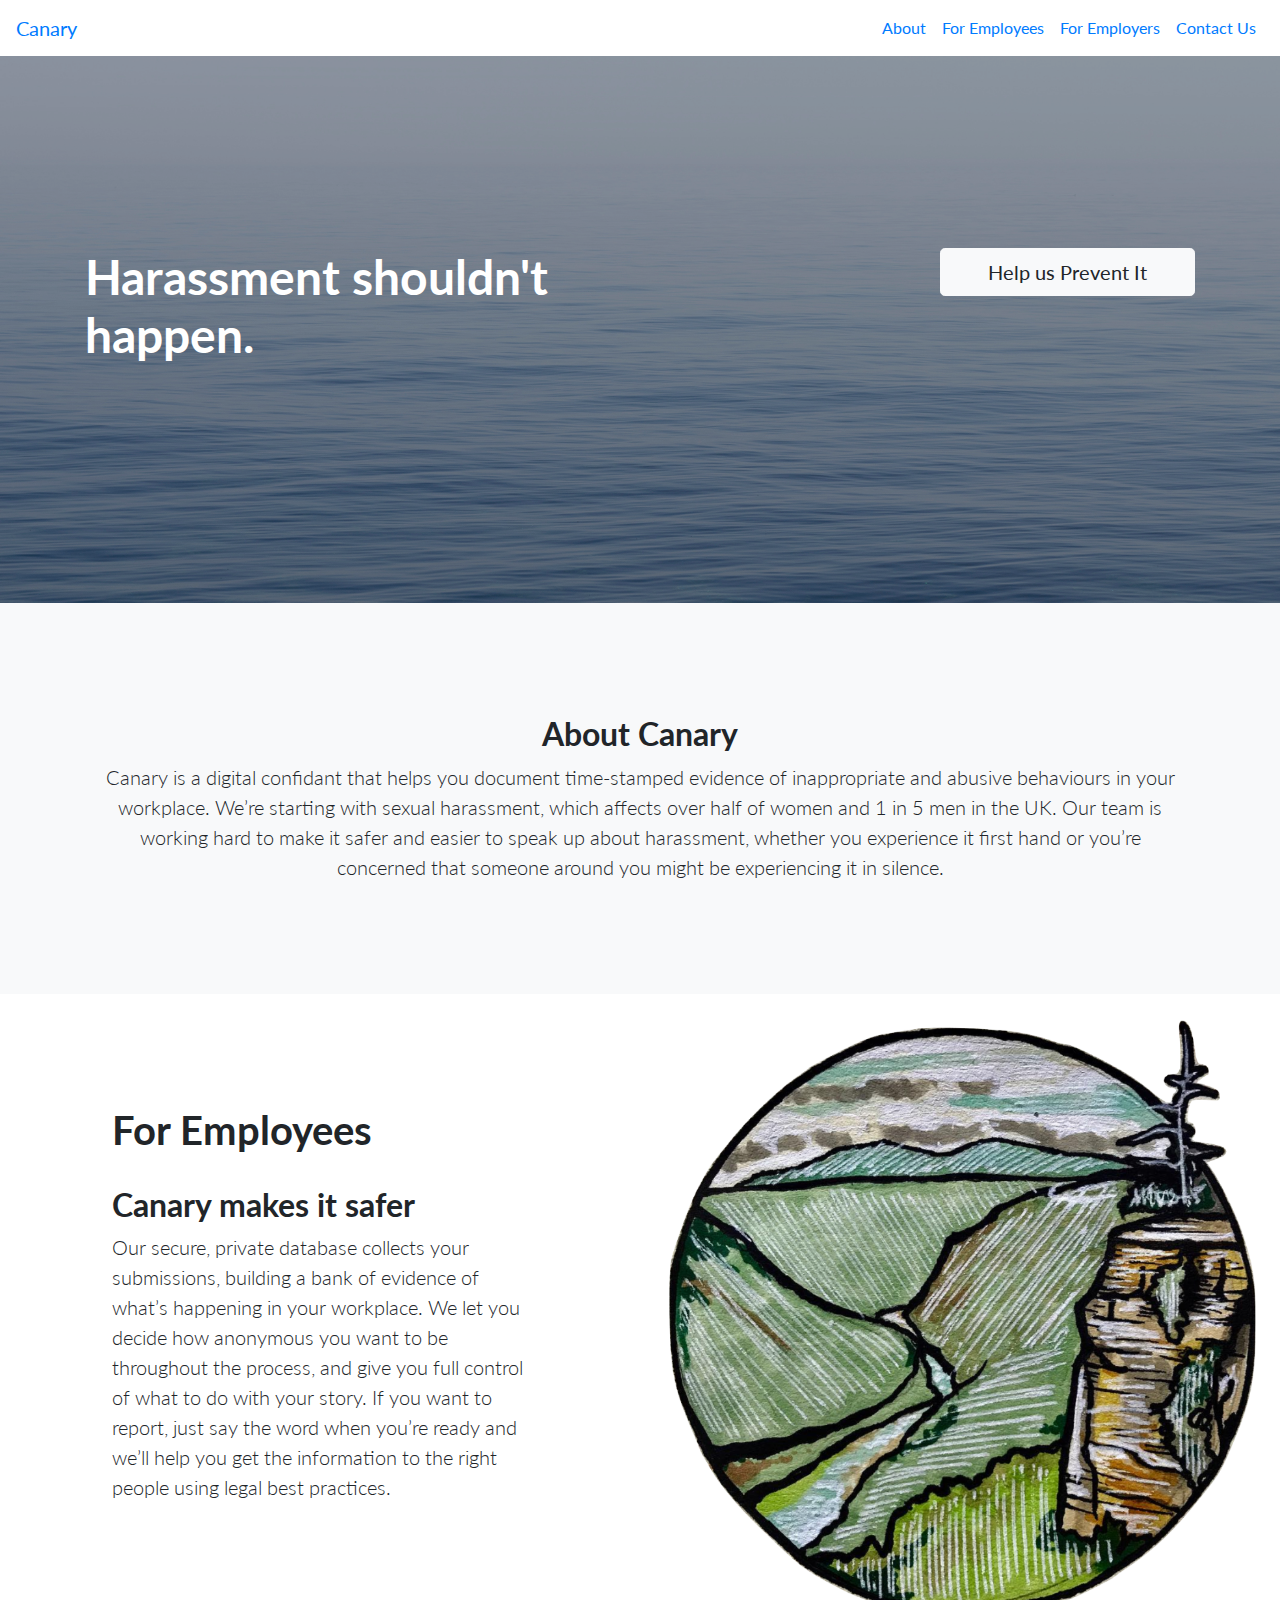
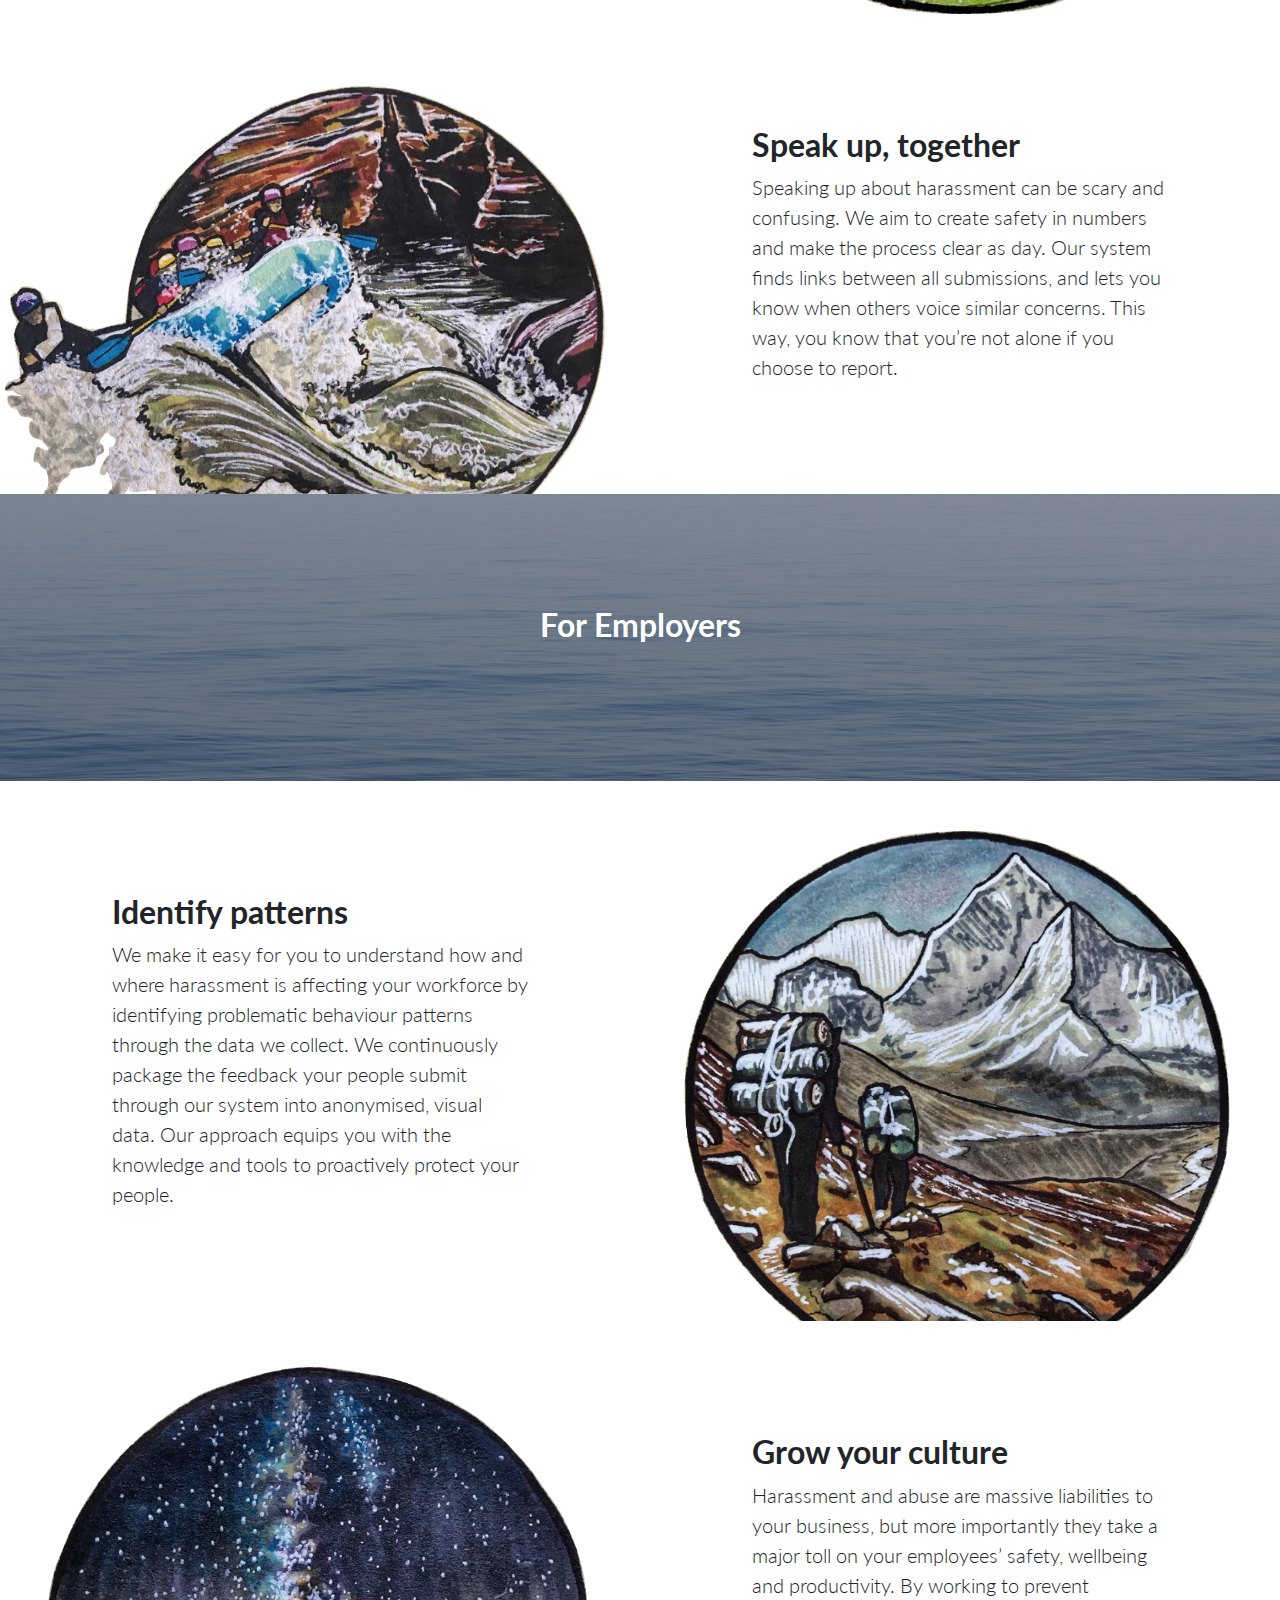
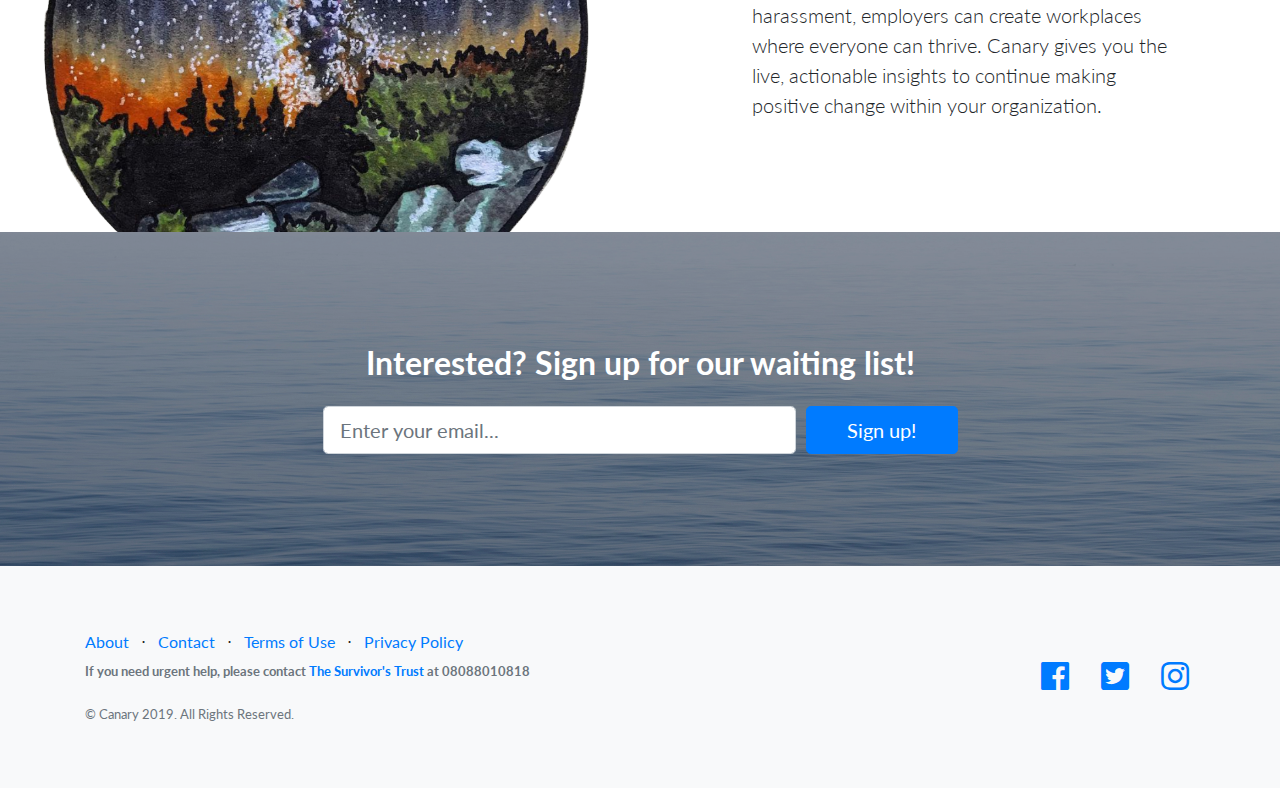
==== index.html @ 1a87e413 "can" ====
<!DOCTYPE html>
<html lang="en">

<head>

  <meta charset="utf-8">
  <meta name="viewport" content="width=device-width, initial-scale=1, shrink-to-fit=no">
  <meta name="description" content="">
  <meta name="author" content="">

  <title>Canary</title>

  <!-- Bootstrap core CSS -->
  <link href="vendor/bootstrap/css/bootstrap.min.css" rel="stylesheet">

  <!-- Custom fonts for this template -->
  <link href="vendor/fontawesome-free/css/all.min.css" rel="stylesheet">
  <link href="vendor/simple-line-icons/css/simple-line-icons.css" rel="stylesheet" type="text/css">
  <link href="https://fonts.googleapis.com/css?family=Lato:300,400,700,300italic,400italic,700italic" rel="stylesheet" type="text/css">

  <!-- Custom styles for this template -->
  <link href="css/landing-page.min.css" rel="stylesheet">

  <!-- Favicon -->
  <link rel="shortcut icon" href="img/favicon.ico" type="image/x-icon">
  <link rel="icon" href="img/favicon.ico" type="image/x-icon">

</head>

<body>
   <!-- New Navigation -->

  <nav class="navbar navbar-expand-lg bg-transparent">
      <a class="navbar-brand" href="#">Canary</a>
      <button class="navbar-toggler" type="button" data-toggle="collapse" data-target="#navbarSupportedContent" aria-controls="navbarSupportedContent" aria-expanded="false" aria-label="Toggle navigation">
        <span class="navbar-toggler-icon"></span>
      </button>
    
      <div class="collapse navbar-collapse" id="navbarSupportedContent">
        <ul class="navbar-nav ml-auto">
          <li class="nav-item active">
            <a class="nav-link" href="#">About</a>
          </li>
          <li class="nav-item">
            <a class="nav-link" href="#">For Employees</a>
          </li>
          <li class="nav-item">
              <a class="nav-link" href="#">For Employers</a>
          </li>
          <li class="nav-item">
            <a class="nav-link" href="#">Contact Us</a>
        </li>
        </ul>
      </div>
    </nav>

  <!-- Masthead -->
  <header class="masthead text-white text-center">
    <div class="overlay"></div>
    <div class="container">
      <div class="row">
        <div class="col-xl-9 mx-auto">
          <h1 class="mb-5 text-left">Harassment shouldn't <br>happen.</h1>
        </div>
        <br>
        <div class="col-md-5 col-lg-4 col-xl-3 mx-auto">
          <button type="submit" class="btn btn-block btn-lg btn-light float-left">Help us Prevent It</button>
        </div>
      </div>
    </div>
  </header>

  <!-- About Canary -->
  <section class="features-icons bg-light text-center">
    <div class="container">
        <div class="col-lg-12 order-lg-1 my-auto showcase-text">
            <h2>About Canary</h2>
            <p class="lead mb-0">
              Canary is a digital confidant that helps you document time-stamped evidence of inappropriate and abusive behaviours in your workplace. We’re starting with sexual harassment, which affects over half of women and 1 in 5 men in the UK. Our team is working hard to make it safer and easier to speak up about harassment, whether you experience it first hand or you’re concerned that someone around you might be experiencing it in silence. 
            </p>
          </div>
        </div>
    </section>

  <!-- For Employees 
  <section class="features-icons bg-light text-center">
    <div class="container">
        <div class="col-lg-12 order-lg-1 my-auto showcase-text">
            <h2>For employees</h2>
            <p class="lead mb-0">
                Harassment in the workplace is far too common. But, it’s hard to talk about -- only a fraction of incidents are ever reported. Canary empowers employees to safely speak up about harassment, so that they can use their feedback to build a safer workplace for all. Here’s how it works. 
                </p>
          </div>
        </div>
      <div class="row">
        <div class="col-lg-4">
          <div class="features-icons-item mx-auto mb-5 mb-lg-0 mb-lg-3">
            <div class="features-icons-icon d-flex">
              <i class="icon-screen-desktop m-auto text-primary"></i>
            </div>
            <h3>Document</h3>
            <p class="lead mb-0">Our anonymous, judgment free tool allows you to document anything that made you uncomfortable. We use legal best practices to make sure we have all the evidence we need, should you decide to come forward.
              </p>
          </div>
        </div>
        <div class="col-lg-4">
          <div class="features-icons-item mx-auto mb-5 mb-lg-0 mb-lg-3">
            <div class="features-icons-icon d-flex">
              <i class="icon-layers m-auto text-primary"></i>
            </div>
            <h3>Match</h3>
            <p class="lead mb-0">We store all reports in a database that your employer cannot access. Even our team can’t read it. Our system scans for matches between repeat perpetrators. If we identify matches from your report, we will let you know. 
              </p>
          </div>
        </div>
        <div class="col-lg-4">
          <div class="features-icons-item mx-auto mb-0 mb-lg-3">
            <div class="features-icons-icon d-flex">
              <i class="icon-check m-auto text-primary"></i>
            </div>
            <h3>Report</h3>
            <p class="lead mb-0">If you decide you want to go forward with a formal complaint, Canary is here to help. We can pass your time-stamped documentation on to Human Resources, so that they have all the evidence they need to investigate. 
              </p>
          </div>
        </div>
      </div>
    </div>
  </section> -->

  <!-- Reporting Tool Signup 
  <section class="call-to-action text-white text-center">
      <div class="overlay"></div>
      <div class="container">
        <div class="row">
          <div class="col-xl-9 mx-auto">
            <h2 class="mb-4">Uncomfortable situation at work? Ask Canary.</h2>
          </div>
          <div class="col-md-10 col-lg-8 col-xl-7 mx-auto">
            <form>
              <div class="form-row">
                <div class="col-12 col-md-9 mb-2 mb-md-0">
                  <input type="email" class="form-control form-control-lg" placeholder="Enter your email...">
                </div>
                <div class="col-12 col-md-3">
                  <button type="submit" class="btn btn-block btn-lg btn-primary">Sign up!</button>
                </div>
              </div>
            </form>
          </div>
        </div>
      </div>
    </section> -->

    <!-- For Employers 
  <section class="features-icons bg-light text-center">
      <div class="container">
          <div class="col-lg-12 order-lg-1 my-auto showcase-text">
              <h2>For employees</h2>
              <p class="lead mb-0">
                  Get data and insights you need to continue to make positive culture change and proactively solve any issues. Give employees transparency into the changes you are making.
              </p>
            </div>
          </div>
        <div class="row">
          <div class="col-lg-4">
            <div class="features-icons-item mx-auto mb-5 mb-lg-0 mb-lg-3">
              <div class="features-icons-icon d-flex">
                <i class="icon-screen-desktop m-auto text-primary"></i>
              </div>
              <h3>Identify Trends</h3>
              <p class="lead mb-0">Only a fraction of harassment incidents are ever reported. With Canary, you don’t have to be in the dark. Our dashboards and trend spotting will ensure that you are aware of any issues, and that you can proactively address them before they escalate. 
                </p>
            </div>
          </div>
          <div class="col-lg-4">
            <div class="features-icons-item mx-auto mb-5 mb-lg-0 mb-lg-3">
              <div class="features-icons-icon d-flex">
                <i class="icon-layers m-auto text-primary"></i>
              </div>
              <h3>Take Action</h3>
              <p class="lead mb-0">We don’t just stop at collecting data. Canary data insights can help you find the most actionable solutions to improving your workplace culture. We partner with Diversity and Inclusion experts, top barristers, and behavioral psychologists to ensure that our recommendations will help you promote a positive work culture. 
                </p>
            </div>
          </div>
          <div class="col-lg-4">
            <div class="features-icons-item mx-auto mb-0 mb-lg-3">
              <div class="features-icons-icon d-flex">
                <i class="icon-check m-auto text-primary"></i>
              </div>
              <h3>Change Culture</h3>
              <p class="lead mb-0">Create an environment where all employees are able to grow and thrive. With Canary, you can create a culture change across your entire company, and catalyze a culture transformation. 
                </p>
            </div>
          </div>
        </div>
      </div>
    </section> -->

  <!-- Image Showcases -- 4 sections -->
  <section class="showcase">
    <div class="container-fluid p-0">
      <div class="row no-gutters">

        <!-- Canary makes it safer -->
        <div class="col-lg-6 order-lg-2 text-white showcase-img" style="background-image: url('img/gorge.png');"></div>
        <div class="col-lg-6 order-lg-1 my-auto showcase-text">
          <h1>For Employees</h1> <br>
          <h2>Canary makes it safer</h2>
          <p class="lead mb-0">Our secure, private database collects your submissions, building a bank of evidence of what’s happening in your workplace. We let you decide how anonymous you want to be throughout the process, and give you full control of what to do with your story. If you want to report, just say the word when you’re ready and we’ll help you get the information to the right people using legal best practices.
          </p>
        </div>
      </div>
      
        <!-- Speak up, Together -->
      <div class="row no-gutters">
        <div class="col-lg-6 text-white showcase-img" style="background-image: url('img/rafting2.png');"></div>
        <div class="col-lg-6 my-auto showcase-text">
          <h2>Speak up, together</h2>
          <p class="lead mb-0">Speaking up about harassment can be scary and confusing. We aim to create safety in numbers and make the process clear as day. Our system finds links between all submissions, and lets you know when others voice similar concerns. This way, you know that you’re not alone if you choose to report. 
          </div>
      </div>

        <!-- Employers headiing -->
      <section class="call-to-action text-white text-center">
          <div class="overlay"></div>
          <div class="container">
            <div class="row">
              <div class="col-xl-9 mx-auto">
                <h2 class="mb-4">For Employers</h2>
              </div>
            </div>
          </div>
        </section>
     
       <!-- Identify patterns -->
      <div class="row no-gutters">
        <div class="col-lg-6 order-lg-2 text-white showcase-img" style="background-image: url('img/hike.png');"></div>
        <div class="col-lg-6 order-lg-1 my-auto showcase-text">
          <h2>Identify patterns</h2>
          <p class="lead mb-0">We make it easy for you to understand how and where harassment is affecting your workforce by identifying problematic behaviour patterns through the data we collect. We continuously package the feedback your people submit through our system into anonymised, visual data. Our approach equips you with the knowledge and tools to proactively protect your people.  </p>
        </div>
      </div>

       <!-- Culture change -->
      <div class="row no-gutters">
        <div class="col-lg-6 text-white showcase-img" style="background-image: url('img/star.png');"></div>
        <div class="col-lg-6 my-auto showcase-text">
          <h2>Grow your culture</h2>
          <p class="lead mb-0">Harassment and abuse are massive liabilities to your business, but more importantly they take a major toll on your employees’ safety, wellbeing and productivity. By working to prevent harassment, employers can create workplaces where everyone can thrive. Canary gives you the live, actionable insights to continue making positive change within your organization. </p>
        </div>
      </div>
    </div>
  </section>


  <!-- Meet the Team 
  <section class="testimonials text-center bg-light">
    <div class="container">
      <h2 class="mb-5">Meet the team</h2>
      <div class="row">
        <div class="col-lg-4">
          <div class="testimonial-item mx-auto mb-5 mb-lg-0">
            <img class="img-fluid rounded-circle mb-3" src="img/anthony.jpeg" alt="">
            <h5>Anthony Huynh</h5>
            <p class="font-weight-light mb-0"></p>
          </div>
        </div>
        <div class="col-lg-4">
          <div class="testimonial-item mx-auto mb-5 mb-lg-0">
            <img class="img-fluid rounded-circle mb-3" src="img/mike.jpeg" alt="">
            <h5>Michael Vela</h5>
            <p class="font-weight-light mb-0"></p>
          </div>
        </div>
        <div class="col-lg-4">
          <div class="testimonial-item mx-auto mb-5 mb-lg-0">
            <img class="img-fluid rounded-circle mb-3" src="img/sara.JPG" alt="">
            <h5>Sara Hamilton</h5>
            <p class="font-weight-light mb-0"></p>
          </div>
        </div>
      </div>
    </div>
  </section> -->

  <!-- Call to Action -->
  <section class="call-to-action text-white text-center">
    <div class="overlay"></div>
    <div class="container">
      <div class="row">
        <div class="col-xl-9 mx-auto">
          <h2 class="mb-4">Interested? Sign up for our waiting list!</h2>
        </div>
        <div class="col-md-10 col-lg-8 col-xl-7 mx-auto">
          <form>
            <div class="form-row">
              <div class="col-12 col-md-9 mb-2 mb-md-0">
                <input type="email" class="form-control form-control-lg" placeholder="Enter your email...">
              </div>
              <div class="col-12 col-md-3">
                <button type="submit" class="btn btn-block btn-lg btn-primary">Sign up!</button>
              </div>
            </div>
          </form>
        </div>
      </div>
    </div>
  </section>

  <!-- Footer -->
  <footer class="footer bg-light">
    <div class="container">
      <div class="row">
        <div class="col-lg-6 h-100 text-center text-lg-left my-auto">
          <ul class="list-inline mb-2">
            <li class="list-inline-item">
              <a href="#">About</a>
            </li>
            <li class="list-inline-item">&sdot;</li>
            <li class="list-inline-item">
              <a href="#">Contact</a>
            </li>
            <li class="list-inline-item">&sdot;</li>
            <li class="list-inline-item">
              <a href="#">Terms of Use</a>
            </li>
            <li class="list-inline-item">&sdot;</li>
            <li class="list-inline-item">
              <a href="#">Privacy Policy</a>
            </li>
          </ul>
          <p class="text-muted small mb-4 mb-lg-0"><b>If you need urgent help, please contact <a href="http://thesurvivorstrust.org/">The Survivor's Trust</a> at 08088010818</b></p>
          <br>
          <p class="text-muted small mb-4 mb-lg-0">&copy; Canary 2019. All Rights Reserved.</p>
        </div>
        <div class="col-lg-6 h-100 text-center text-lg-right my-auto">
          <ul class="list-inline mb-0">
            <li class="list-inline-item mr-3">
              <a href="#">
                <i class="fab fa-facebook fa-2x fa-fw"></i>
              </a>
            </li>
            <li class="list-inline-item mr-3">
              <a href="#">
                <i class="fab fa-twitter-square fa-2x fa-fw"></i>
              </a>
            </li>
            <li class="list-inline-item">
              <a href="#">
                <i class="fab fa-instagram fa-2x fa-fw"></i>
              </a>
            </li>
          </ul>
        </div>
      </div>
    </div>
  </footer>

  <!-- Bootstrap core JavaScript -->
  <script src="vendor/jquery/jquery.min.js"></script>
  <script src="vendor/bootstrap/js/bootstrap.bundle.min.js"></script>

</body>

</html>
---- vendor/fontawesome-free/css/all.min.css ----
.fa,.fab,.fal,.far,.fas{-moz-osx-font-smoothing:grayscale;-webkit-font-smoothing:antialiased;display:inline-block;font-style:normal;font-variant:normal;text-rendering:auto;line-height:1}.fa-lg{font-size:1.33333em;line-height:.75em;vertical-align:-.0667em}.fa-xs{font-size:.75em}.fa-sm{font-size:.875em}.fa-1x{font-size:1em}.fa-2x{font-size:2em}.fa-3x{font-size:3em}.fa-4x{font-size:4em}.fa-5x{font-size:5em}.fa-6x{font-size:6em}.fa-7x{font-size:7em}.fa-8x{font-size:8em}.fa-9x{font-size:9em}.fa-10x{font-size:10em}.fa-fw{text-align:center;width:1.25em}.fa-ul{list-style-type:none;margin-left:2.5em;padding-left:0}.fa-ul>li{position:relative}.fa-li{left:-2em;position:absolute;text-align:center;width:2em;line-height:inherit}.fa-border{border:.08em solid #eee;border-radius:.1em;padding:.2em .25em .15em}.fa-pull-left{float:left}.fa-pull-right{float:right}.fa.fa-pull-left,.fab.fa-pull-left,.fal.fa-pull-left,.far.fa-pull-left,.fas.fa-pull-left{margin-right:.3em}.fa.fa-pull-right,.fab.fa-pull-right,.fal.fa-pull-right,.far.fa-pull-right,.fas.fa-pull-right{margin-left:.3em}.fa-spin{animation:fa-spin 2s infinite linear}.fa-pulse{animation:fa-spin 1s infinite steps(8)}@keyframes fa-spin{0%{transform:rotate(0deg)}to{transform:rotate(1turn)}}.fa-rotate-90{-ms-filter:"progid:DXImageTransform.Microsoft.BasicImage(rotation=1)";transform:rotate(90deg)}.fa-rotate-180{-ms-filter:"progid:DXImageTransform.Microsoft.BasicImage(rotation=2)";transform:rotate(180deg)}.fa-rotate-270{-ms-filter:"progid:DXImageTransform.Microsoft.BasicImage(rotation=3)";transform:rotate(270deg)}.fa-flip-horizontal{-ms-filter:"progid:DXImageTransform.Microsoft.BasicImage(rotation=0, mirror=1)";transform:scaleX(-1)}.fa-flip-vertical{transform:scaleY(-1)}.fa-flip-both,.fa-flip-horizontal.fa-flip-vertical,.fa-flip-vertical{-ms-filter:"progid:DXImageTransform.Microsoft.BasicImage(rotation=2, mirror=1)"}.fa-flip-both,.fa-flip-horizontal.fa-flip-vertical{transform:scale(-1)}:root .fa-flip-both,:root .fa-flip-horizontal,:root .fa-flip-vertical,:root .fa-rotate-90,:root .fa-rotate-180,:root .fa-rotate-270{filter:none}.fa-stack{display:inline-block;height:2em;line-height:2em;position:relative;vertical-align:middle;width:2.5em}.fa-stack-1x,.fa-stack-2x{left:0;position:absolute;text-align:center;width:100%}.fa-stack-1x{line-height:inherit}.fa-stack-2x{font-size:2em}.fa-inverse{color:#fff}.fa-500px:before{content:"\f26e"}.fa-accessible-icon:before{content:"\f368"}.fa-accusoft:before{content:"\f369"}.fa-acquisitions-incorporated:before{content:"\f6af"}.fa-ad:before{content:"\f641"}.fa-address-book:before{content:"\f2b9"}.fa-address-card:before{content:"\f2bb"}.fa-adjust:before{content:"\f042"}.fa-adn:before{content:"\f170"}.fa-adobe:before{content:"\f778"}.fa-adversal:before{content:"\f36a"}.fa-affiliatetheme:before{content:"\f36b"}.fa-air-freshener:before{content:"\f5d0"}.fa-algolia:before{content:"\f36c"}.fa-align-center:before{content:"\f037"}.fa-align-justify:before{content:"\f039"}.fa-align-left:before{content:"\f036"}.fa-align-right:before{content:"\f038"}.fa-alipay:before{content:"\f642"}.fa-allergies:before{content:"\f461"}.fa-amazon:before{content:"\f270"}.fa-amazon-pay:before{content:"\f42c"}.fa-ambulance:before{content:"\f0f9"}.fa-american-sign-language-interpreting:before{content:"\f2a3"}.fa-amilia:before{content:"\f36d"}.fa-anchor:before{content:"\f13d"}.fa-android:before{content:"\f17b"}.fa-angellist:before{content:"\f209"}.fa-angle-double-down:before{content:"\f103"}.fa-angle-double-left:before{content:"\f100"}.fa-angle-double-right:before{content:"\f101"}.fa-angle-double-up:before{content:"\f102"}.fa-angle-down:before{content:"\f107"}.fa-angle-left:before{content:"\f104"}.fa-angle-right:before{content:"\f105"}.fa-angle-up:before{content:"\f106"}.fa-angry:before{content:"\f556"}.fa-angrycreative:before{content:"\f36e"}.fa-angular:before{content:"\f420"}.fa-ankh:before{content:"\f644"}.fa-app-store:before{content:"\f36f"}.fa-app-store-ios:before{content:"\f370"}.fa-apper:before{content:"\f371"}.fa-apple:before{content:"\f179"}.fa-apple-alt:before{content:"\f5d1"}.fa-apple-pay:before{content:"\f415"}.fa-archive:before{content:"\f187"}.fa-archway:before{content:"\f557"}.fa-arrow-alt-circle-down:before{content:"\f358"}.fa-arrow-alt-circle-left:before{content:"\f359"}.fa-arrow-alt-circle-right:before{content:"\f35a"}.fa-arrow-alt-circle-up:before{content:"\f35b"}.fa-arrow-circle-down:before{content:"\f0ab"}.fa-arrow-circle-left:before{content:"\f0a8"}.fa-arrow-circle-right:before{content:"\f0a9"}.fa-arrow-circle-up:before{content:"\f0aa"}.fa-arrow-down:before{content:"\f063"}.fa-arrow-left:before{content:"\f060"}.fa-arrow-right:before{content:"\f061"}.fa-arrow-up:before{content:"\f062"}.fa-arrows-alt:before{content:"\f0b2"}.fa-arrows-alt-h:before{content:"\f337"}.fa-arrows-alt-v:before{content:"\f338"}.fa-artstation:before{content:"\f77a"}.fa-assistive-listening-systems:before{content:"\f2a2"}.fa-asterisk:before{content:"\f069"}.fa-asymmetrik:before{content:"\f372"}.fa-at:before{content:"\f1fa"}.fa-atlas:before{content:"\f558"}.fa-atlassian:before{content:"\f77b"}.fa-atom:before{content:"\f5d2"}.fa-audible:before{content:"\f373"}.fa-audio-description:before{content:"\f29e"}.fa-autoprefixer:before{content:"\f41c"}.fa-avianex:before{content:"\f374"}.fa-aviato:before{content:"\f421"}.fa-award:before{content:"\f559"}.fa-aws:before{content:"\f375"}.fa-baby:before{content:"\f77c"}.fa-baby-carriage:before{content:"\f77d"}.fa-backspace:before{content:"\f55a"}.fa-backward:before{content:"\f04a"}.fa-bacon:before{content:"\f7e5"}.fa-balance-scale:before{content:"\f24e"}.fa-ban:before{content:"\f05e"}.fa-band-aid:before{content:"\f462"}.fa-bandcamp:before{content:"\f2d5"}.fa-barcode:before{content:"\f02a"}.fa-bars:before{content:"\f0c9"}.fa-baseball-ball:before{content:"\f433"}.fa-basketball-ball:before{content:"\f434"}.fa-bath:before{content:"\f2cd"}.fa-battery-empty:before{content:"\f244"}.fa-battery-full:before{content:"\f240"}.fa-battery-half:before{content:"\f242"}.fa-battery-quarter:before{content:"\f243"}.fa-battery-three-quarters:before{content:"\f241"}.fa-bed:before{content:"\f236"}.fa-beer:before{content:"\f0fc"}.fa-behance:before{content:"\f1b4"}.fa-behance-square:before{content:"\f1b5"}.fa-bell:before{content:"\f0f3"}.fa-bell-slash:before{content:"\f1f6"}.fa-bezier-curve:before{content:"\f55b"}.fa-bible:before{content:"\f647"}.fa-bicycle:before{content:"\f206"}.fa-bimobject:before{content:"\f378"}.fa-binoculars:before{content:"\f1e5"}.fa-biohazard:before{content:"\f780"}.fa-birthday-cake:before{content:"\f1fd"}.fa-bitbucket:before{content:"\f171"}.fa-bitcoin:before{content:"\f379"}.fa-bity:before{content:"\f37a"}.fa-black-tie:before{content:"\f27e"}.fa-blackberry:before{content:"\f37b"}.fa-blender:before{content:"\f517"}.fa-blender-phone:before{content:"\f6b6"}.fa-blind:before{content:"\f29d"}.fa-blog:before{content:"\f781"}.fa-blogger:before{content:"\f37c"}.fa-blogger-b:before{content:"\f37d"}.fa-bluetooth:before{content:"\f293"}.fa-bluetooth-b:before{content:"\f294"}.fa-bold:before{content:"\f032"}.fa-bolt:before{content:"\f0e7"}.fa-bomb:before{content:"\f1e2"}.fa-bone:before{content:"\f5d7"}.fa-bong:before{content:"\f55c"}.fa-book:before{content:"\f02d"}.fa-book-dead:before{content:"\f6b7"}.fa-book-medical:before{content:"\f7e6"}.fa-book-open:before{content:"\f518"}.fa-book-reader:before{content:"\f5da"}.fa-bookmark:before{content:"\f02e"}.fa-bowling-ball:before{content:"\f436"}.fa-box:before{content:"\f466"}.fa-box-open:before{content:"\f49e"}.fa-boxes:before{content:"\f468"}.fa-braille:before{content:"\f2a1"}.fa-brain:before{content:"\f5dc"}.fa-bread-slice:before{content:"\f7ec"}.fa-briefcase:before{content:"\f0b1"}.fa-briefcase-medical:before{content:"\f469"}.fa-broadcast-tower:before{content:"\f519"}.fa-broom:before{content:"\f51a"}.fa-brush:before{content:"\f55d"}.fa-btc:before{content:"\f15a"}.fa-bug:before{content:"\f188"}.fa-building:before{content:"\f1ad"}.fa-bullhorn:before{content:"\f0a1"}.fa-bullseye:before{content:"\f140"}.fa-burn:before{content:"\f46a"}.fa-buromobelexperte:before{content:"\f37f"}.fa-bus:before{content:"\f207"}.fa-bus-alt:before{content:"\f55e"}.fa-business-time:before{content:"\f64a"}.fa-buysellads:before{content:"\f20d"}.fa-calculator:before{content:"\f1ec"}.fa-calendar:before{content:"\f133"}.fa-calendar-alt:before{content:"\f073"}.fa-calendar-check:before{content:"\f274"}.fa-calendar-day:before{content:"\f783"}.fa-calendar-minus:before{content:"\f272"}.fa-calendar-plus:before{content:"\f271"}.fa-calendar-times:before{content:"\f273"}.fa-calendar-week:before{content:"\f784"}.fa-camera:before{content:"\f030"}.fa-camera-retro:before{content:"\f083"}.fa-campground:before{content:"\f6bb"}.fa-canadian-maple-leaf:before{content:"\f785"}.fa-candy-cane:before{content:"\f786"}.fa-cannabis:before{content:"\f55f"}.fa-capsules:before{content:"\f46b"}.fa-car:before{content:"\f1b9"}.fa-car-alt:before{content:"\f5de"}.fa-car-battery:before{content:"\f5df"}.fa-car-crash:before{content:"\f5e1"}.fa-car-side:before{content:"\f5e4"}.fa-caret-down:before{content:"\f0d7"}.fa-caret-left:before{content:"\f0d9"}.fa-caret-right:before{content:"\f0da"}.fa-caret-square-down:before{content:"\f150"}.fa-caret-square-left:before{content:"\f191"}.fa-caret-square-right:before{content:"\f152"}.fa-caret-square-up:before{content:"\f151"}.fa-caret-up:before{content:"\f0d8"}.fa-carrot:before{content:"\f787"}.fa-cart-arrow-down:before{content:"\f218"}.fa-cart-plus:before{content:"\f217"}.fa-cash-register:before{content:"\f788"}.fa-cat:before{content:"\f6be"}.fa-cc-amazon-pay:before{content:"\f42d"}.fa-cc-amex:before{content:"\f1f3"}.fa-cc-apple-pay:before{content:"\f416"}.fa-cc-diners-club:before{content:"\f24c"}.fa-cc-discover:before{content:"\f1f2"}.fa-cc-jcb:before{content:"\f24b"}.fa-cc-mastercard:before{content:"\f1f1"}.fa-cc-paypal:before{content:"\f1f4"}.fa-cc-stripe:before{content:"\f1f5"}.fa-cc-visa:before{content:"\f1f0"}.fa-centercode:before{content:"\f380"}.fa-centos:before{content:"\f789"}.fa-certificate:before{content:"\f0a3"}.fa-chair:before{content:"\f6c0"}.fa-chalkboard:before{content:"\f51b"}.fa-chalkboard-teacher:before{content:"\f51c"}.fa-charging-station:before{content:"\f5e7"}.fa-chart-area:before{content:"\f1fe"}.fa-chart-bar:before{content:"\f080"}.fa-chart-line:before{content:"\f201"}.fa-chart-pie:before{content:"\f200"}.fa-check:before{content:"\f00c"}.fa-check-circle:before{content:"\f058"}.fa-check-double:before{content:"\f560"}.fa-check-square:before{content:"\f14a"}.fa-cheese:before{content:"\f7ef"}.fa-chess:before{content:"\f439"}.fa-chess-bishop:before{content:"\f43a"}.fa-chess-board:before{content:"\f43c"}.fa-chess-king:before{content:"\f43f"}.fa-chess-knight:before{content:"\f441"}.fa-chess-pawn:before{content:"\f443"}.fa-chess-queen:before{content:"\f445"}.fa-chess-rook:before{content:"\f447"}.fa-chevron-circle-down:before{content:"\f13a"}.fa-chevron-circle-left:before{content:"\f137"}.fa-chevron-circle-right:before{content:"\f138"}.fa-chevron-circle-up:before{content:"\f139"}.fa-chevron-down:before{content:"\f078"}.fa-chevron-left:before{content:"\f053"}.fa-chevron-right:before{content:"\f054"}.fa-chevron-up:before{content:"\f077"}.fa-child:before{content:"\f1ae"}.fa-chrome:before{content:"\f268"}.fa-church:before{content:"\f51d"}.fa-circle:before{content:"\f111"}.fa-circle-notch:before{content:"\f1ce"}.fa-city:before{content:"\f64f"}.fa-clinic-medical:before{content:"\f7f2"}.fa-clipboard:before{content:"\f328"}.fa-clipboard-check:before{content:"\f46c"}.fa-clipboard-list:before{content:"\f46d"}.fa-clock:before{content:"\f017"}.fa-clone:before{content:"\f24d"}.fa-closed-captioning:before{content:"\f20a"}.fa-cloud:before{content:"\f0c2"}.fa-cloud-download-alt:before{content:"\f381"}.fa-cloud-meatball:before{content:"\f73b"}.fa-cloud-moon:before{content:"\f6c3"}.fa-cloud-moon-rain:before{content:"\f73c"}.fa-cloud-rain:before{content:"\f73d"}.fa-cloud-showers-heavy:before{content:"\f740"}.fa-cloud-sun:before{content:"\f6c4"}.fa-cloud-sun-rain:before{content:"\f743"}.fa-cloud-upload-alt:before{content:"\f382"}.fa-cloudscale:before{content:"\f383"}.fa-cloudsmith:before{content:"\f384"}.fa-cloudversify:before{content:"\f385"}.fa-cocktail:before{content:"\f561"}.fa-code:before{content:"\f121"}.fa-code-branch:before{content:"\f126"}.fa-codepen:before{content:"\f1cb"}.fa-codiepie:before{content:"\f284"}.fa-coffee:before{content:"\f0f4"}.fa-cog:before{content:"\f013"}.fa-cogs:before{content:"\f085"}.fa-coins:before{content:"\f51e"}.fa-columns:before{content:"\f0db"}.fa-comment:before{content:"\f075"}.fa-comment-alt:before{content:"\f27a"}.fa-comment-dollar:before{content:"\f651"}.fa-comment-dots:before{content:"\f4ad"}.fa-comment-medical:before{content:"\f7f5"}.fa-comment-slash:before{content:"\f4b3"}.fa-comments:before{content:"\f086"}.fa-comments-dollar:before{content:"\f653"}.fa-compact-disc:before{content:"\f51f"}.fa-compass:before{content:"\f14e"}.fa-compress:before{content:"\f066"}.fa-compress-arrows-alt:before{content:"\f78c"}.fa-concierge-bell:before{content:"\f562"}.fa-confluence:before{content:"\f78d"}.fa-connectdevelop:before{content:"\f20e"}.fa-contao:before{content:"\f26d"}.fa-cookie:before{content:"\f563"}.fa-cookie-bite:before{content:"\f564"}.fa-copy:before{content:"\f0c5"}.fa-copyright:before{content:"\f1f9"}.fa-couch:before{content:"\f4b8"}.fa-cpanel:before{content:"\f388"}.fa-creative-commons:before{content:"\f25e"}.fa-creative-commons-by:before{content:"\f4e7"}.fa-creative-commons-nc:before{content:"\f4e8"}.fa-creative-commons-nc-eu:before{content:"\f4e9"}.fa-creative-commons-nc-jp:before{content:"\f4ea"}.fa-creative-commons-nd:before{content:"\f4eb"}.fa-creative-commons-pd:before{content:"\f4ec"}.fa-creative-commons-pd-alt:before{content:"\f4ed"}.fa-creative-commons-remix:before{content:"\f4ee"}.fa-creative-commons-sa:before{content:"\f4ef"}.fa-creative-commons-sampling:before{content:"\f4f0"}.fa-creative-commons-sampling-plus:before{content:"\f4f1"}.fa-creative-commons-share:before{content:"\f4f2"}.fa-creative-commons-zero:before{content:"\f4f3"}.fa-credit-card:before{content:"\f09d"}.fa-critical-role:before{content:"\f6c9"}.fa-crop:before{content:"\f125"}.fa-crop-alt:before{content:"\f565"}.fa-cross:before{content:"\f654"}.fa-crosshairs:before{content:"\f05b"}.fa-crow:before{content:"\f520"}.fa-crown:before{content:"\f521"}.fa-crutch:before{content:"\f7f7"}.fa-css3:before{content:"\f13c"}.fa-css3-alt:before{content:"\f38b"}.fa-cube:before{content:"\f1b2"}.fa-cubes:before{content:"\f1b3"}.fa-cut:before{content:"\f0c4"}.fa-cuttlefish:before{content:"\f38c"}.fa-d-and-d:before{content:"\f38d"}.fa-d-and-d-beyond:before{content:"\f6ca"}.fa-dashcube:before{content:"\f210"}.fa-database:before{content:"\f1c0"}.fa-deaf:before{content:"\f2a4"}.fa-delicious:before{content:"\f1a5"}.fa-democrat:before{content:"\f747"}.fa-deploydog:before{content:"\f38e"}.fa-deskpro:before{content:"\f38f"}.fa-desktop:before{content:"\f108"}.fa-dev:before{content:"\f6cc"}.fa-deviantart:before{content:"\f1bd"}.fa-dharmachakra:before{content:"\f655"}.fa-dhl:before{content:"\f790"}.fa-diagnoses:before{content:"\f470"}.fa-diaspora:before{content:"\f791"}.fa-dice:before{content:"\f522"}.fa-dice-d20:before{content:"\f6cf"}.fa-dice-d6:before{content:"\f6d1"}.fa-dice-five:before{content:"\f523"}.fa-dice-four:before{content:"\f524"}.fa-dice-one:before{content:"\f525"}.fa-dice-six:before{content:"\f526"}.fa-dice-three:before{content:"\f527"}.fa-dice-two:before{content:"\f528"}.fa-digg:before{content:"\f1a6"}.fa-digital-ocean:before{content:"\f391"}.fa-digital-tachograph:before{content:"\f566"}.fa-directions:before{content:"\f5eb"}.fa-discord:before{content:"\f392"}.fa-discourse:before{content:"\f393"}.fa-divide:before{content:"\f529"}.fa-dizzy:before{content:"\f567"}.fa-dna:before{content:"\f471"}.fa-dochub:before{content:"\f394"}.fa-docker:before{content:"\f395"}.fa-dog:before{content:"\f6d3"}.fa-dollar-sign:before{content:"\f155"}.fa-dolly:before{content:"\f472"}.fa-dolly-flatbed:before{content:"\f474"}.fa-donate:before{content:"\f4b9"}.fa-door-closed:before{content:"\f52a"}.fa-door-open:before{content:"\f52b"}.fa-dot-circle:before{content:"\f192"}.fa-dove:before{content:"\f4ba"}.fa-download:before{content:"\f019"}.fa-draft2digital:before{content:"\f396"}.fa-drafting-compass:before{content:"\f568"}.fa-dragon:before{content:"\f6d5"}.fa-draw-polygon:before{content:"\f5ee"}.fa-dribbble:before{content:"\f17d"}.fa-dribbble-square:before{content:"\f397"}.fa-dropbox:before{content:"\f16b"}.fa-drum:before{content:"\f569"}.fa-drum-steelpan:before{content:"\f56a"}.fa-drumstick-bite:before{content:"\f6d7"}.fa-drupal:before{content:"\f1a9"}.fa-dumbbell:before{content:"\f44b"}.fa-dumpster:before{content:"\f793"}.fa-dumpster-fire:before{content:"\f794"}.fa-dungeon:before{content:"\f6d9"}.fa-dyalog:before{content:"\f399"}.fa-earlybirds:before{content:"\f39a"}.fa-ebay:before{content:"\f4f4"}.fa-edge:before{content:"\f282"}.fa-edit:before{content:"\f044"}.fa-egg:before{content:"\f7fb"}.fa-eject:before{content:"\f052"}.fa-elementor:before{content:"\f430"}.fa-ellipsis-h:before{content:"\f141"}.fa-ellipsis-v:before{content:"\f142"}.fa-ello:before{content:"\f5f1"}.fa-ember:before{content:"\f423"}.fa-empire:before{content:"\f1d1"}.fa-envelope:before{content:"\f0e0"}.fa-envelope-open:before{content:"\f2b6"}.fa-envelope-open-text:before{content:"\f658"}.fa-envelope-square:before{content:"\f199"}.fa-envira:before{content:"\f299"}.fa-equals:before{content:"\f52c"}.fa-eraser:before{content:"\f12d"}.fa-erlang:before{content:"\f39d"}.fa-ethereum:before{content:"\f42e"}.fa-ethernet:before{content:"\f796"}.fa-etsy:before{content:"\f2d7"}.fa-euro-sign:before{content:"\f153"}.fa-exchange-alt:before{content:"\f362"}.fa-exclamation:before{content:"\f12a"}.fa-exclamation-circle:before{content:"\f06a"}.fa-exclamation-triangle:before{content:"\f071"}.fa-expand:before{content:"\f065"}.fa-expand-arrows-alt:before{content:"\f31e"}.fa-expeditedssl:before{content:"\f23e"}.fa-external-link-alt:before{content:"\f35d"}.fa-external-link-square-alt:before{content:"\f360"}.fa-eye:before{content:"\f06e"}.fa-eye-dropper:before{content:"\f1fb"}.fa-eye-slash:before{content:"\f070"}.fa-facebook:before{content:"\f09a"}.fa-facebook-f:before{content:"\f39e"}.fa-facebook-messenger:before{content:"\f39f"}.fa-facebook-square:before{content:"\f082"}.fa-fantasy-flight-games:before{content:"\f6dc"}.fa-fast-backward:before{content:"\f049"}.fa-fast-forward:before{content:"\f050"}.fa-fax:before{content:"\f1ac"}.fa-feather:before{content:"\f52d"}.fa-feather-alt:before{content:"\f56b"}.fa-fedex:before{content:"\f797"}.fa-fedora:before{content:"\f798"}.fa-female:before{content:"\f182"}.fa-fighter-jet:before{content:"\f0fb"}.fa-figma:before{content:"\f799"}.fa-file:before{content:"\f15b"}.fa-file-alt:before{content:"\f15c"}.fa-file-archive:before{content:"\f1c6"}.fa-file-audio:before{content:"\f1c7"}.fa-file-code:before{content:"\f1c9"}.fa-file-contract:before{content:"\f56c"}.fa-file-csv:before{content:"\f6dd"}.fa-file-download:before{content:"\f56d"}.fa-file-excel:before{content:"\f1c3"}.fa-file-export:before{content:"\f56e"}.fa-file-image:before{content:"\f1c5"}.fa-file-import:before{content:"\f56f"}.fa-file-invoice:before{content:"\f570"}.fa-file-invoice-dollar:before{content:"\f571"}.fa-file-medical:before{content:"\f477"}.fa-file-medical-alt:before{content:"\f478"}.fa-file-pdf:before{content:"\f1c1"}.fa-file-powerpoint:before{content:"\f1c4"}.fa-file-prescription:before{content:"\f572"}.fa-file-signature:before{content:"\f573"}.fa-file-upload:before{content:"\f574"}.fa-file-video:before{content:"\f1c8"}.fa-file-word:before{content:"\f1c2"}.fa-fill:before{content:"\f575"}.fa-fill-drip:before{content:"\f576"}.fa-film:before{content:"\f008"}.fa-filter:before{content:"\f0b0"}.fa-fingerprint:before{content:"\f577"}.fa-fire:before{content:"\f06d"}.fa-fire-alt:before{content:"\f7e4"}.fa-fire-extinguisher:before{content:"\f134"}.fa-firefox:before{content:"\f269"}.fa-first-aid:before{content:"\f479"}.fa-first-order:before{content:"\f2b0"}.fa-first-order-alt:before{content:"\f50a"}.fa-firstdraft:before{content:"\f3a1"}.fa-fish:before{content:"\f578"}.fa-fist-raised:before{content:"\f6de"}.fa-flag:before{content:"\f024"}.fa-flag-checkered:before{content:"\f11e"}.fa-flag-usa:before{content:"\f74d"}.fa-flask:before{content:"\f0c3"}.fa-flickr:before{content:"\f16e"}.fa-flipboard:before{content:"\f44d"}.fa-flushed:before{content:"\f579"}.fa-fly:before{content:"\f417"}.fa-folder:before{content:"\f07b"}.fa-folder-minus:before{content:"\f65d"}.fa-folder-open:before{content:"\f07c"}.fa-folder-plus:before{content:"\f65e"}.fa-font:before{content:"\f031"}.fa-font-awesome:before{content:"\f2b4"}.fa-font-awesome-alt:before{content:"\f35c"}.fa-font-awesome-flag:before{content:"\f425"}.fa-font-awesome-logo-full:before{content:"\f4e6"}.fa-fonticons:before{content:"\f280"}.fa-fonticons-fi:before{content:"\f3a2"}.fa-football-ball:before{content:"\f44e"}.fa-fort-awesome:before{content:"\f286"}.fa-fort-awesome-alt:before{content:"\f3a3"}.fa-forumbee:before{content:"\f211"}.fa-forward:before{content:"\f04e"}.fa-foursquare:before{content:"\f180"}.fa-free-code-camp:before{content:"\f2c5"}.fa-freebsd:before{content:"\f3a4"}.fa-frog:before{content:"\f52e"}.fa-frown:before{content:"\f119"}.fa-frown-open:before{content:"\f57a"}.fa-fulcrum:before{content:"\f50b"}.fa-funnel-dollar:before{content:"\f662"}.fa-futbol:before{content:"\f1e3"}.fa-galactic-republic:before{content:"\f50c"}.fa-galactic-senate:before{content:"\f50d"}.fa-gamepad:before{content:"\f11b"}.fa-gas-pump:before{content:"\f52f"}.fa-gavel:before{content:"\f0e3"}.fa-gem:before{content:"\f3a5"}.fa-genderless:before{content:"\f22d"}.fa-get-pocket:before{content:"\f265"}.fa-gg:before{content:"\f260"}.fa-gg-circle:before{content:"\f261"}.fa-ghost:before{content:"\f6e2"}.fa-gift:before{content:"\f06b"}.fa-gifts:before{content:"\f79c"}.fa-git:before{content:"\f1d3"}.fa-git-square:before{content:"\f1d2"}.fa-github:before{content:"\f09b"}.fa-github-alt:before{content:"\f113"}.fa-github-square:before{content:"\f092"}.fa-gitkraken:before{content:"\f3a6"}.fa-gitlab:before{content:"\f296"}.fa-gitter:before{content:"\f426"}.fa-glass-cheers:before{content:"\f79f"}.fa-glass-martini:before{content:"\f000"}.fa-glass-martini-alt:before{content:"\f57b"}.fa-glass-whiskey:before{content:"\f7a0"}.fa-glasses:before{content:"\f530"}.fa-glide:before{content:"\f2a5"}.fa-glide-g:before{content:"\f2a6"}.fa-globe:before{content:"\f0ac"}.fa-globe-africa:before{content:"\f57c"}.fa-globe-americas:before{content:"\f57d"}.fa-globe-asia:before{content:"\f57e"}.fa-globe-europe:before{content:"\f7a2"}.fa-gofore:before{content:"\f3a7"}.fa-golf-ball:before{content:"\f450"}.fa-goodreads:before{content:"\f3a8"}.fa-goodreads-g:before{content:"\f3a9"}.fa-google:before{content:"\f1a0"}.fa-google-drive:before{content:"\f3aa"}.fa-google-play:before{content:"\f3ab"}.fa-google-plus:before{content:"\f2b3"}.fa-google-plus-g:before{content:"\f0d5"}.fa-google-plus-square:before{content:"\f0d4"}.fa-google-wallet:before{content:"\f1ee"}.fa-gopuram:before{content:"\f664"}.fa-graduation-cap:before{content:"\f19d"}.fa-gratipay:before{content:"\f184"}.fa-grav:before{content:"\f2d6"}.fa-greater-than:before{content:"\f531"}.fa-greater-than-equal:before{content:"\f532"}.fa-grimace:before{content:"\f57f"}.fa-grin:before{content:"\f580"}.fa-grin-alt:before{content:"\f581"}.fa-grin-beam:before{content:"\f582"}.fa-grin-beam-sweat:before{content:"\f583"}.fa-grin-hearts:before{content:"\f584"}.fa-grin-squint:before{content:"\f585"}.fa-grin-squint-tears:before{content:"\f586"}.fa-grin-stars:before{content:"\f587"}.fa-grin-tears:before{content:"\f588"}.fa-grin-tongue:before{content:"\f589"}.fa-grin-tongue-squint:before{content:"\f58a"}.fa-grin-tongue-wink:before{content:"\f58b"}.fa-grin-wink:before{content:"\f58c"}.fa-grip-horizontal:before{content:"\f58d"}.fa-grip-lines:before{content:"\f7a4"}.fa-grip-lines-vertical:before{content:"\f7a5"}.fa-grip-vertical:before{content:"\f58e"}.fa-gripfire:before{content:"\f3ac"}.fa-grunt:before{content:"\f3ad"}.fa-guitar:before{content:"\f7a6"}.fa-gulp:before{content:"\f3ae"}.fa-h-square:before{content:"\f0fd"}.fa-hacker-news:before{content:"\f1d4"}.fa-hacker-news-square:before{content:"\f3af"}.fa-hackerrank:before{content:"\f5f7"}.fa-hamburger:before{content:"\f805"}.fa-hammer:before{content:"\f6e3"}.fa-hamsa:before{content:"\f665"}.fa-hand-holding:before{content:"\f4bd"}.fa-hand-holding-heart:before{content:"\f4be"}.fa-hand-holding-usd:before{content:"\f4c0"}.fa-hand-lizard:before{content:"\f258"}.fa-hand-middle-finger:before{content:"\f806"}.fa-hand-paper:before{content:"\f256"}.fa-hand-peace:before{content:"\f25b"}.fa-hand-point-down:before{content:"\f0a7"}.fa-hand-point-left:before{content:"\f0a5"}.fa-hand-point-right:before{content:"\f0a4"}.fa-hand-point-up:before{content:"\f0a6"}.fa-hand-pointer:before{content:"\f25a"}.fa-hand-rock:before{content:"\f255"}.fa-hand-scissors:before{content:"\f257"}.fa-hand-spock:before{content:"\f259"}.fa-hands:before{content:"\f4c2"}.fa-hands-helping:before{content:"\f4c4"}.fa-handshake:before{content:"\f2b5"}.fa-hanukiah:before{content:"\f6e6"}.fa-hard-hat:before{content:"\f807"}.fa-hashtag:before{content:"\f292"}.fa-hat-wizard:before{content:"\f6e8"}.fa-haykal:before{content:"\f666"}.fa-hdd:before{content:"\f0a0"}.fa-heading:before{content:"\f1dc"}.fa-headphones:before{content:"\f025"}.fa-headphones-alt:before{content:"\f58f"}.fa-headset:before{content:"\f590"}.fa-heart:before{content:"\f004"}.fa-heart-broken:before{content:"\f7a9"}.fa-heartbeat:before{content:"\f21e"}.fa-helicopter:before{content:"\f533"}.fa-highlighter:before{content:"\f591"}.fa-hiking:before{content:"\f6ec"}.fa-hippo:before{content:"\f6ed"}.fa-hips:before{content:"\f452"}.fa-hire-a-helper:before{content:"\f3b0"}.fa-history:before{content:"\f1da"}.fa-hockey-puck:before{content:"\f453"}.fa-holly-berry:before{content:"\f7aa"}.fa-home:before{content:"\f015"}.fa-hooli:before{content:"\f427"}.fa-hornbill:before{content:"\f592"}.fa-horse:before{content:"\f6f0"}.fa-horse-head:before{content:"\f7ab"}.fa-hospital:before{content:"\f0f8"}.fa-hospital-alt:before{content:"\f47d"}.fa-hospital-symbol:before{content:"\f47e"}.fa-hot-tub:before{content:"\f593"}.fa-hotdog:before{content:"\f80f"}.fa-hotel:before{content:"\f594"}.fa-hotjar:before{content:"\f3b1"}.fa-hourglass:before{content:"\f254"}.fa-hourglass-end:before{content:"\f253"}.fa-hourglass-half:before{content:"\f252"}.fa-hourglass-start:before{content:"\f251"}.fa-house-damage:before{content:"\f6f1"}.fa-houzz:before{content:"\f27c"}.fa-hryvnia:before{content:"\f6f2"}.fa-html5:before{content:"\f13b"}.fa-hubspot:before{content:"\f3b2"}.fa-i-cursor:before{content:"\f246"}.fa-ice-cream:before{content:"\f810"}.fa-icicles:before{content:"\f7ad"}.fa-id-badge:before{content:"\f2c1"}.fa-id-card:before{content:"\f2c2"}.fa-id-card-alt:before{content:"\f47f"}.fa-igloo:before{content:"\f7ae"}.fa-image:before{content:"\f03e"}.fa-images:before{content:"\f302"}.fa-imdb:before{content:"\f2d8"}.fa-inbox:before{content:"\f01c"}.fa-indent:before{content:"\f03c"}.fa-industry:before{content:"\f275"}.fa-infinity:before{content:"\f534"}.fa-info:before{content:"\f129"}.fa-info-circle:before{content:"\f05a"}.fa-instagram:before{content:"\f16d"}.fa-intercom:before{content:"\f7af"}.fa-internet-explorer:before{content:"\f26b"}.fa-invision:before{content:"\f7b0"}.fa-ioxhost:before{content:"\f208"}.fa-italic:before{content:"\f033"}.fa-itunes:before{content:"\f3b4"}.fa-itunes-note:before{content:"\f3b5"}.fa-java:before{content:"\f4e4"}.fa-jedi:before{content:"\f669"}.fa-jedi-order:before{content:"\f50e"}.fa-jenkins:before{content:"\f3b6"}.fa-jira:before{content:"\f7b1"}.fa-joget:before{content:"\f3b7"}.fa-joint:before{content:"\f595"}.fa-joomla:before{content:"\f1aa"}.fa-journal-whills:before{content:"\f66a"}.fa-js:before{content:"\f3b8"}.fa-js-square:before{content:"\f3b9"}.fa-jsfiddle:before{content:"\f1cc"}.fa-kaaba:before{content:"\f66b"}.fa-kaggle:before{content:"\f5fa"}.fa-key:before{content:"\f084"}.fa-keybase:before{content:"\f4f5"}.fa-keyboard:before{content:"\f11c"}.fa-keycdn:before{content:"\f3ba"}.fa-khanda:before{content:"\f66d"}.fa-kickstarter:before{content:"\f3bb"}.fa-kickstarter-k:before{content:"\f3bc"}.fa-kiss:before{content:"\f596"}.fa-kiss-beam:before{content:"\f597"}.fa-kiss-wink-heart:before{content:"\f598"}.fa-kiwi-bird:before{content:"\f535"}.fa-korvue:before{content:"\f42f"}.fa-landmark:before{content:"\f66f"}.fa-language:before{content:"\f1ab"}.fa-laptop:before{content:"\f109"}.fa-laptop-code:before{content:"\f5fc"}.fa-laptop-medical:before{content:"\f812"}.fa-laravel:before{content:"\f3bd"}.fa-lastfm:before{content:"\f202"}.fa-lastfm-square:before{content:"\f203"}.fa-laugh:before{content:"\f599"}.fa-laugh-beam:before{content:"\f59a"}.fa-laugh-squint:before{content:"\f59b"}.fa-laugh-wink:before{content:"\f59c"}.fa-layer-group:before{content:"\f5fd"}.fa-leaf:before{content:"\f06c"}.fa-leanpub:before{content:"\f212"}.fa-lemon:before{content:"\f094"}.fa-less:before{content:"\f41d"}.fa-less-than:before{content:"\f536"}.fa-less-than-equal:before{content:"\f537"}.fa-level-down-alt:before{content:"\f3be"}.fa-level-up-alt:before{content:"\f3bf"}.fa-life-ring:before{content:"\f1cd"}.fa-lightbulb:before{content:"\f0eb"}.fa-line:before{content:"\f3c0"}.fa-link:before{content:"\f0c1"}.fa-linkedin:before{content:"\f08c"}.fa-linkedin-in:before{content:"\f0e1"}.fa-linode:before{content:"\f2b8"}.fa-linux:before{content:"\f17c"}.fa-lira-sign:before{content:"\f195"}.fa-list:before{content:"\f03a"}.fa-list-alt:before{content:"\f022"}.fa-list-ol:before{content:"\f0cb"}.fa-list-ul:before{content:"\f0ca"}.fa-location-arrow:before{content:"\f124"}.fa-lock:before{content:"\f023"}.fa-lock-open:before{content:"\f3c1"}.fa-long-arrow-alt-down:before{content:"\f309"}.fa-long-arrow-alt-left:before{content:"\f30a"}.fa-long-arrow-alt-right:before{content:"\f30b"}.fa-long-arrow-alt-up:before{content:"\f30c"}.fa-low-vision:before{content:"\f2a8"}.fa-luggage-cart:before{content:"\f59d"}.fa-lyft:before{content:"\f3c3"}.fa-magento:before{content:"\f3c4"}.fa-magic:before{content:"\f0d0"}.fa-magnet:before{content:"\f076"}.fa-mail-bulk:before{content:"\f674"}.fa-mailchimp:before{content:"\f59e"}.fa-male:before{content:"\f183"}.fa-mandalorian:before{content:"\f50f"}.fa-map:before{content:"\f279"}.fa-map-marked:before{content:"\f59f"}.fa-map-marked-alt:before{content:"\f5a0"}.fa-map-marker:before{content:"\f041"}.fa-map-marker-alt:before{content:"\f3c5"}.fa-map-pin:before{content:"\f276"}.fa-map-signs:before{content:"\f277"}.fa-markdown:before{content:"\f60f"}.fa-marker:before{content:"\f5a1"}.fa-mars:before{content:"\f222"}.fa-mars-double:before{content:"\f227"}.fa-mars-stroke:before{content:"\f229"}.fa-mars-stroke-h:before{content:"\f22b"}.fa-mars-stroke-v:before{content:"\f22a"}.fa-mask:before{content:"\f6fa"}.fa-mastodon:before{content:"\f4f6"}.fa-maxcdn:before{content:"\f136"}.fa-medal:before{content:"\f5a2"}.fa-medapps:before{content:"\f3c6"}.fa-medium:before{content:"\f23a"}.fa-medium-m:before{content:"\f3c7"}.fa-medkit:before{content:"\f0fa"}.fa-medrt:before{content:"\f3c8"}.fa-meetup:before{content:"\f2e0"}.fa-megaport:before{content:"\f5a3"}.fa-meh:before{content:"\f11a"}.fa-meh-blank:before{content:"\f5a4"}.fa-meh-rolling-eyes:before{content:"\f5a5"}.fa-memory:before{content:"\f538"}.fa-mendeley:before{content:"\f7b3"}.fa-menorah:before{content:"\f676"}.fa-mercury:before{content:"\f223"}.fa-meteor:before{content:"\f753"}.fa-microchip:before{content:"\f2db"}.fa-microphone:before{content:"\f130"}.fa-microphone-alt:before{content:"\f3c9"}.fa-microphone-alt-slash:before{content:"\f539"}.fa-microphone-slash:before{content:"\f131"}.fa-microscope:before{content:"\f610"}.fa-microsoft:before{content:"\f3ca"}.fa-minus:before{content:"\f068"}.fa-minus-circle:before{content:"\f056"}.fa-minus-square:before{content:"\f146"}.fa-mitten:before{content:"\f7b5"}.fa-mix:before{content:"\f3cb"}.fa-mixcloud:before{content:"\f289"}.fa-mizuni:before{content:"\f3cc"}.fa-mobile:before{content:"\f10b"}.fa-mobile-alt:before{content:"\f3cd"}.fa-modx:before{content:"\f285"}.fa-monero:before{content:"\f3d0"}.fa-money-bill:before{content:"\f0d6"}.fa-money-bill-alt:before{content:"\f3d1"}.fa-money-bill-wave:before{content:"\f53a"}.fa-money-bill-wave-alt:before{content:"\f53b"}.fa-money-check:before{content:"\f53c"}.fa-money-check-alt:before{content:"\f53d"}.fa-monument:before{content:"\f5a6"}.fa-moon:before{content:"\f186"}.fa-mortar-pestle:before{content:"\f5a7"}.fa-mosque:before{content:"\f678"}.fa-motorcycle:before{content:"\f21c"}.fa-mountain:before{content:"\f6fc"}.fa-mouse-pointer:before{content:"\f245"}.fa-mug-hot:before{content:"\f7b6"}.fa-music:before{content:"\f001"}.fa-napster:before{content:"\f3d2"}.fa-neos:before{content:"\f612"}.fa-network-wired:before{content:"\f6ff"}.fa-neuter:before{content:"\f22c"}.fa-newspaper:before{content:"\f1ea"}.fa-nimblr:before{content:"\f5a8"}.fa-nintendo-switch:before{content:"\f418"}.fa-node:before{content:"\f419"}.fa-node-js:before{content:"\f3d3"}.fa-not-equal:before{content:"\f53e"}.fa-notes-medical:before{content:"\f481"}.fa-npm:before{content:"\f3d4"}.fa-ns8:before{content:"\f3d5"}.fa-nutritionix:before{content:"\f3d6"}.fa-object-group:before{content:"\f247"}.fa-object-ungroup:before{content:"\f248"}.fa-odnoklassniki:before{content:"\f263"}.fa-odnoklassniki-square:before{content:"\f264"}.fa-oil-can:before{content:"\f613"}.fa-old-republic:before{content:"\f510"}.fa-om:before{content:"\f679"}.fa-opencart:before{content:"\f23d"}.fa-openid:before{content:"\f19b"}.fa-opera:before{content:"\f26a"}.fa-optin-monster:before{content:"\f23c"}.fa-osi:before{content:"\f41a"}.fa-otter:before{content:"\f700"}.fa-outdent:before{content:"\f03b"}.fa-page4:before{content:"\f3d7"}.fa-pagelines:before{content:"\f18c"}.fa-pager:before{content:"\f815"}.fa-paint-brush:before{content:"\f1fc"}.fa-paint-roller:before{content:"\f5aa"}.fa-palette:before{content:"\f53f"}.fa-palfed:before{content:"\f3d8"}.fa-pallet:before{content:"\f482"}.fa-paper-plane:before{content:"\f1d8"}.fa-paperclip:before{content:"\f0c6"}.fa-parachute-box:before{content:"\f4cd"}.fa-paragraph:before{content:"\f1dd"}.fa-parking:before{content:"\f540"}.fa-passport:before{content:"\f5ab"}.fa-pastafarianism:before{content:"\f67b"}.fa-paste:before{content:"\f0ea"}.fa-patreon:before{content:"\f3d9"}.fa-pause:before{content:"\f04c"}.fa-pause-circle:before{content:"\f28b"}.fa-paw:before{content:"\f1b0"}.fa-paypal:before{content:"\f1ed"}.fa-peace:before{content:"\f67c"}.fa-pen:before{content:"\f304"}.fa-pen-alt:before{content:"\f305"}.fa-pen-fancy:before{content:"\f5ac"}.fa-pen-nib:before{content:"\f5ad"}.fa-pen-square:before{content:"\f14b"}.fa-pencil-alt:before{content:"\f303"}.fa-pencil-ruler:before{content:"\f5ae"}.fa-penny-arcade:before{content:"\f704"}.fa-people-carry:before{content:"\f4ce"}.fa-pepper-hot:before{content:"\f816"}.fa-percent:before{content:"\f295"}.fa-percentage:before{content:"\f541"}.fa-periscope:before{content:"\f3da"}.fa-person-booth:before{content:"\f756"}.fa-phabricator:before{content:"\f3db"}.fa-phoenix-framework:before{content:"\f3dc"}.fa-phoenix-squadron:before{content:"\f511"}.fa-phone:before{content:"\f095"}.fa-phone-slash:before{content:"\f3dd"}.fa-phone-square:before{content:"\f098"}.fa-phone-volume:before{content:"\f2a0"}.fa-php:before{content:"\f457"}.fa-pied-piper:before{content:"\f2ae"}.fa-pied-piper-alt:before{content:"\f1a8"}.fa-pied-piper-hat:before{content:"\f4e5"}.fa-pied-piper-pp:before{content:"\f1a7"}.fa-piggy-bank:before{content:"\f4d3"}.fa-pills:before{content:"\f484"}.fa-pinterest:before{content:"\f0d2"}.fa-pinterest-p:before{content:"\f231"}.fa-pinterest-square:before{content:"\f0d3"}.fa-pizza-slice:before{content:"\f818"}.fa-place-of-worship:before{content:"\f67f"}.fa-plane:before{content:"\f072"}.fa-plane-arrival:before{content:"\f5af"}.fa-plane-departure:before{content:"\f5b0"}.fa-play:before{content:"\f04b"}.fa-play-circle:before{content:"\f144"}.fa-playstation:before{content:"\f3df"}.fa-plug:before{content:"\f1e6"}.fa-plus:before{content:"\f067"}.fa-plus-circle:before{content:"\f055"}.fa-plus-square:before{content:"\f0fe"}.fa-podcast:before{content:"\f2ce"}.fa-poll:before{content:"\f681"}.fa-poll-h:before{content:"\f682"}.fa-poo:before{content:"\f2fe"}.fa-poo-storm:before{content:"\f75a"}.fa-poop:before{content:"\f619"}.fa-portrait:before{content:"\f3e0"}.fa-pound-sign:before{content:"\f154"}.fa-power-off:before{content:"\f011"}.fa-pray:before{content:"\f683"}.fa-praying-hands:before{content:"\f684"}.fa-prescription:before{content:"\f5b1"}.fa-prescription-bottle:before{content:"\f485"}.fa-prescription-bottle-alt:before{content:"\f486"}.fa-print:before{content:"\f02f"}.fa-procedures:before{content:"\f487"}.fa-product-hunt:before{content:"\f288"}.fa-project-diagram:before{content:"\f542"}.fa-pushed:before{content:"\f3e1"}.fa-puzzle-piece:before{content:"\f12e"}.fa-python:before{content:"\f3e2"}.fa-qq:before{content:"\f1d6"}.fa-qrcode:before{content:"\f029"}.fa-question:before{content:"\f128"}.fa-question-circle:before{content:"\f059"}.fa-quidditch:before{content:"\f458"}.fa-quinscape:before{content:"\f459"}.fa-quora:before{content:"\f2c4"}.fa-quote-left:before{content:"\f10d"}.fa-quote-right:before{content:"\f10e"}.fa-quran:before{content:"\f687"}.fa-r-project:before{content:"\f4f7"}.fa-radiation:before{content:"\f7b9"}.fa-radiation-alt:before{content:"\f7ba"}.fa-rainbow:before{content:"\f75b"}.fa-random:before{content:"\f074"}.fa-raspberry-pi:before{content:"\f7bb"}.fa-ravelry:before{content:"\f2d9"}.fa-react:before{content:"\f41b"}.fa-reacteurope:before{content:"\f75d"}.fa-readme:before{content:"\f4d5"}.fa-rebel:before{content:"\f1d0"}.fa-receipt:before{content:"\f543"}.fa-recycle:before{content:"\f1b8"}.fa-red-river:before{content:"\f3e3"}.fa-reddit:before{content:"\f1a1"}.fa-reddit-alien:before{content:"\f281"}.fa-reddit-square:before{content:"\f1a2"}.fa-redhat:before{content:"\f7bc"}.fa-redo:before{content:"\f01e"}.fa-redo-alt:before{content:"\f2f9"}.fa-registered:before{content:"\f25d"}.fa-renren:before{content:"\f18b"}.fa-reply:before{content:"\f3e5"}.fa-reply-all:before{content:"\f122"}.fa-replyd:before{content:"\f3e6"}.fa-republican:before{content:"\f75e"}.fa-researchgate:before{content:"\f4f8"}.fa-resolving:before{content:"\f3e7"}.fa-restroom:before{content:"\f7bd"}.fa-retweet:before{content:"\f079"}.fa-rev:before{content:"\f5b2"}.fa-ribbon:before{content:"\f4d6"}.fa-ring:before{content:"\f70b"}.fa-road:before{content:"\f018"}.fa-robot:before{content:"\f544"}.fa-rocket:before{content:"\f135"}.fa-rocketchat:before{content:"\f3e8"}.fa-rockrms:before{content:"\f3e9"}.fa-route:before{content:"\f4d7"}.fa-rss:before{content:"\f09e"}.fa-rss-square:before{content:"\f143"}.fa-ruble-sign:before{content:"\f158"}.fa-ruler:before{content:"\f545"}.fa-ruler-combined:before{content:"\f546"}.fa-ruler-horizontal:before{content:"\f547"}.fa-ruler-vertical:before{content:"\f548"}.fa-running:before{content:"\f70c"}.fa-rupee-sign:before{content:"\f156"}.fa-sad-cry:before{content:"\f5b3"}.fa-sad-tear:before{content:"\f5b4"}.fa-safari:before{content:"\f267"}.fa-sass:before{content:"\f41e"}.fa-satellite:before{content:"\f7bf"}.fa-satellite-dish:before{content:"\f7c0"}.fa-save:before{content:"\f0c7"}.fa-schlix:before{content:"\f3ea"}.fa-school:before{content:"\f549"}.fa-screwdriver:before{content:"\f54a"}.fa-scribd:before{content:"\f28a"}.fa-scroll:before{content:"\f70e"}.fa-sd-card:before{content:"\f7c2"}.fa-search:before{content:"\f002"}.fa-search-dollar:before{content:"\f688"}.fa-search-location:before{content:"\f689"}.fa-search-minus:before{content:"\f010"}.fa-search-plus:before{content:"\f00e"}.fa-searchengin:before{content:"\f3eb"}.fa-seedling:before{content:"\f4d8"}.fa-sellcast:before{content:"\f2da"}.fa-sellsy:before{content:"\f213"}.fa-server:before{content:"\f233"}.fa-servicestack:before{content:"\f3ec"}.fa-shapes:before{content:"\f61f"}.fa-share:before{content:"\f064"}.fa-share-alt:before{content:"\f1e0"}.fa-share-alt-square:before{content:"\f1e1"}.fa-share-square:before{content:"\f14d"}.fa-shekel-sign:before{content:"\f20b"}.fa-shield-alt:before{content:"\f3ed"}.fa-ship:before{content:"\f21a"}.fa-shipping-fast:before{content:"\f48b"}.fa-shirtsinbulk:before{content:"\f214"}.fa-shoe-prints:before{content:"\f54b"}.fa-shopping-bag:before{content:"\f290"}.fa-shopping-basket:before{content:"\f291"}.fa-shopping-cart:before{content:"\f07a"}.fa-shopware:before{content:"\f5b5"}.fa-shower:before{content:"\f2cc"}.fa-shuttle-van:before{content:"\f5b6"}.fa-sign:before{content:"\f4d9"}.fa-sign-in-alt:before{content:"\f2f6"}.fa-sign-language:before{content:"\f2a7"}.fa-sign-out-alt:before{content:"\f2f5"}.fa-signal:before{content:"\f012"}.fa-signature:before{content:"\f5b7"}.fa-sim-card:before{content:"\f7c4"}.fa-simplybuilt:before{content:"\f215"}.fa-sistrix:before{content:"\f3ee"}.fa-sitemap:before{content:"\f0e8"}.fa-sith:before{content:"\f512"}.fa-skating:before{content:"\f7c5"}.fa-sketch:before{content:"\f7c6"}.fa-skiing:before{content:"\f7c9"}.fa-skiing-nordic:before{content:"\f7ca"}.fa-skull:before{content:"\f54c"}.fa-skull-crossbones:before{content:"\f714"}.fa-skyatlas:before{content:"\f216"}.fa-skype:before{content:"\f17e"}.fa-slack:before{content:"\f198"}.fa-slack-hash:before{content:"\f3ef"}.fa-slash:before{content:"\f715"}.fa-sleigh:before{content:"\f7cc"}.fa-sliders-h:before{content:"\f1de"}.fa-slideshare:before{content:"\f1e7"}.fa-smile:before{content:"\f118"}.fa-smile-beam:before{content:"\f5b8"}.fa-smile-wink:before{content:"\f4da"}.fa-smog:before{content:"\f75f"}.fa-smoking:before{content:"\f48d"}.fa-smoking-ban:before{content:"\f54d"}.fa-sms:before{content:"\f7cd"}.fa-snapchat:before{content:"\f2ab"}.fa-snapchat-ghost:before{content:"\f2ac"}.fa-snapchat-square:before{content:"\f2ad"}.fa-snowboarding:before{content:"\f7ce"}.fa-snowflake:before{content:"\f2dc"}.fa-snowman:before{content:"\f7d0"}.fa-snowplow:before{content:"\f7d2"}.fa-socks:before{content:"\f696"}.fa-solar-panel:before{content:"\f5ba"}.fa-sort:before{content:"\f0dc"}.fa-sort-alpha-down:before{content:"\f15d"}.fa-sort-alpha-up:before{content:"\f15e"}.fa-sort-amount-down:before{content:"\f160"}.fa-sort-amount-up:before{content:"\f161"}.fa-sort-down:before{content:"\f0dd"}.fa-sort-numeric-down:before{content:"\f162"}.fa-sort-numeric-up:before{content:"\f163"}.fa-sort-up:before{content:"\f0de"}.fa-soundcloud:before{content:"\f1be"}.fa-sourcetree:before{content:"\f7d3"}.fa-spa:before{content:"\f5bb"}.fa-space-shuttle:before{content:"\f197"}.fa-speakap:before{content:"\f3f3"}.fa-spider:before{content:"\f717"}.fa-spinner:before{content:"\f110"}.fa-splotch:before{content:"\f5bc"}.fa-spotify:before{content:"\f1bc"}.fa-spray-can:before{content:"\f5bd"}.fa-square:before{content:"\f0c8"}.fa-square-full:before{content:"\f45c"}.fa-square-root-alt:before{content:"\f698"}.fa-squarespace:before{content:"\f5be"}.fa-stack-exchange:before{content:"\f18d"}.fa-stack-overflow:before{content:"\f16c"}.fa-stamp:before{content:"\f5bf"}.fa-star:before{content:"\f005"}.fa-star-and-crescent:before{content:"\f699"}.fa-star-half:before{content:"\f089"}.fa-star-half-alt:before{content:"\f5c0"}.fa-star-of-david:before{content:"\f69a"}.fa-star-of-life:before{content:"\f621"}.fa-staylinked:before{content:"\f3f5"}.fa-steam:before{content:"\f1b6"}.fa-steam-square:before{content:"\f1b7"}.fa-steam-symbol:before{content:"\f3f6"}.fa-step-backward:before{content:"\f048"}.fa-step-forward:before{content:"\f051"}.fa-stethoscope:before{content:"\f0f1"}.fa-sticker-mule:before{content:"\f3f7"}.fa-sticky-note:before{content:"\f249"}.fa-stop:before{content:"\f04d"}.fa-stop-circle:before{content:"\f28d"}.fa-stopwatch:before{content:"\f2f2"}.fa-store:before{content:"\f54e"}.fa-store-alt:before{content:"\f54f"}.fa-strava:before{content:"\f428"}.fa-stream:before{content:"\f550"}.fa-street-view:before{content:"\f21d"}.fa-strikethrough:before{content:"\f0cc"}.fa-stripe:before{content:"\f429"}.fa-stripe-s:before{content:"\f42a"}.fa-stroopwafel:before{content:"\f551"}.fa-studiovinari:before{content:"\f3f8"}.fa-stumbleupon:before{content:"\f1a4"}.fa-stumbleupon-circle:before{content:"\f1a3"}.fa-subscript:before{content:"\f12c"}.fa-subway:before{content:"\f239"}.fa-suitcase:before{content:"\f0f2"}.fa-suitcase-rolling:before{content:"\f5c1"}.fa-sun:before{content:"\f185"}.fa-superpowers:before{content:"\f2dd"}.fa-superscript:before{content:"\f12b"}.fa-supple:before{content:"\f3f9"}.fa-surprise:before{content:"\f5c2"}.fa-suse:before{content:"\f7d6"}.fa-swatchbook:before{content:"\f5c3"}.fa-swimmer:before{content:"\f5c4"}.fa-swimming-pool:before{content:"\f5c5"}.fa-synagogue:before{content:"\f69b"}.fa-sync:before{content:"\f021"}.fa-sync-alt:before{content:"\f2f1"}.fa-syringe:before{content:"\f48e"}.fa-table:before{content:"\f0ce"}.fa-table-tennis:before{content:"\f45d"}.fa-tablet:before{content:"\f10a"}.fa-tablet-alt:before{content:"\f3fa"}.fa-tablets:before{content:"\f490"}.fa-tachometer-alt:before{content:"\f3fd"}.fa-tag:before{content:"\f02b"}.fa-tags:before{content:"\f02c"}.fa-tape:before{content:"\f4db"}.fa-tasks:before{content:"\f0ae"}.fa-taxi:before{content:"\f1ba"}.fa-teamspeak:before{content:"\f4f9"}.fa-teeth:before{content:"\f62e"}.fa-teeth-open:before{content:"\f62f"}.fa-telegram:before{content:"\f2c6"}.fa-telegram-plane:before{content:"\f3fe"}.fa-temperature-high:before{content:"\f769"}.fa-temperature-low:before{content:"\f76b"}.fa-tencent-weibo:before{content:"\f1d5"}.fa-tenge:before{content:"\f7d7"}.fa-terminal:before{content:"\f120"}.fa-text-height:before{content:"\f034"}.fa-text-width:before{content:"\f035"}.fa-th:before{content:"\f00a"}.fa-th-large:before{content:"\f009"}.fa-th-list:before{content:"\f00b"}.fa-the-red-yeti:before{content:"\f69d"}.fa-theater-masks:before{content:"\f630"}.fa-themeco:before{content:"\f5c6"}.fa-themeisle:before{content:"\f2b2"}.fa-thermometer:before{content:"\f491"}.fa-thermometer-empty:before{content:"\f2cb"}.fa-thermometer-full:before{content:"\f2c7"}.fa-thermometer-half:before{content:"\f2c9"}.fa-thermometer-quarter:before{content:"\f2ca"}.fa-thermometer-three-quarters:before{content:"\f2c8"}.fa-think-peaks:before{content:"\f731"}.fa-thumbs-down:before{content:"\f165"}.fa-thumbs-up:before{content:"\f164"}.fa-thumbtack:before{content:"\f08d"}.fa-ticket-alt:before{content:"\f3ff"}.fa-times:before{content:"\f00d"}.fa-times-circle:before{content:"\f057"}.fa-tint:before{content:"\f043"}.fa-tint-slash:before{content:"\f5c7"}.fa-tired:before{content:"\f5c8"}.fa-toggle-off:before{content:"\f204"}.fa-toggle-on:before{content:"\f205"}.fa-toilet:before{content:"\f7d8"}.fa-toilet-paper:before{content:"\f71e"}.fa-toolbox:before{content:"\f552"}.fa-tools:before{content:"\f7d9"}.fa-tooth:before{content:"\f5c9"}.fa-torah:before{content:"\f6a0"}.fa-torii-gate:before{content:"\f6a1"}.fa-tractor:before{content:"\f722"}.fa-trade-federation:before{content:"\f513"}.fa-trademark:before{content:"\f25c"}.fa-traffic-light:before{content:"\f637"}.fa-train:before{content:"\f238"}.fa-tram:before{content:"\f7da"}.fa-transgender:before{content:"\f224"}.fa-transgender-alt:before{content:"\f225"}.fa-trash:before{content:"\f1f8"}.fa-trash-alt:before{content:"\f2ed"}.fa-trash-restore:before{content:"\f829"}.fa-trash-restore-alt:before{content:"\f82a"}.fa-tree:before{content:"\f1bb"}.fa-trello:before{content:"\f181"}.fa-tripadvisor:before{content:"\f262"}.fa-trophy:before{content:"\f091"}.fa-truck:before{content:"\f0d1"}.fa-truck-loading:before{content:"\f4de"}.fa-truck-monster:before{content:"\f63b"}.fa-truck-moving:before{content:"\f4df"}.fa-truck-pickup:before{content:"\f63c"}.fa-tshirt:before{content:"\f553"}.fa-tty:before{content:"\f1e4"}.fa-tumblr:before{content:"\f173"}.fa-tumblr-square:before{content:"\f174"}.fa-tv:before{content:"\f26c"}.fa-twitch:before{content:"\f1e8"}.fa-twitter:before{content:"\f099"}.fa-twitter-square:before{content:"\f081"}.fa-typo3:before{content:"\f42b"}.fa-uber:before{content:"\f402"}.fa-ubuntu:before{content:"\f7df"}.fa-uikit:before{content:"\f403"}.fa-umbrella:before{content:"\f0e9"}.fa-umbrella-beach:before{content:"\f5ca"}.fa-underline:before{content:"\f0cd"}.fa-undo:before{content:"\f0e2"}.fa-undo-alt:before{content:"\f2ea"}.fa-uniregistry:before{content:"\f404"}.fa-universal-access:before{content:"\f29a"}.fa-university:before{content:"\f19c"}.fa-unlink:before{content:"\f127"}.fa-unlock:before{content:"\f09c"}.fa-unlock-alt:before{content:"\f13e"}.fa-untappd:before{content:"\f405"}.fa-upload:before{content:"\f093"}.fa-ups:before{content:"\f7e0"}.fa-usb:before{content:"\f287"}.fa-user:before{content:"\f007"}.fa-user-alt:before{content:"\f406"}.fa-user-alt-slash:before{content:"\f4fa"}.fa-user-astronaut:before{content:"\f4fb"}.fa-user-check:before{content:"\f4fc"}.fa-user-circle:before{content:"\f2bd"}.fa-user-clock:before{content:"\f4fd"}.fa-user-cog:before{content:"\f4fe"}.fa-user-edit:before{content:"\f4ff"}.fa-user-friends:before{content:"\f500"}.fa-user-graduate:before{content:"\f501"}.fa-user-injured:before{content:"\f728"}.fa-user-lock:before{content:"\f502"}.fa-user-md:before{content:"\f0f0"}.fa-user-minus:before{content:"\f503"}.fa-user-ninja:before{content:"\f504"}.fa-user-nurse:before{content:"\f82f"}.fa-user-plus:before{content:"\f234"}.fa-user-secret:before{content:"\f21b"}.fa-user-shield:before{content:"\f505"}.fa-user-slash:before{content:"\f506"}.fa-user-tag:before{content:"\f507"}.fa-user-tie:before{content:"\f508"}.fa-user-times:before{content:"\f235"}.fa-users:before{content:"\f0c0"}.fa-users-cog:before{content:"\f509"}.fa-usps:before{content:"\f7e1"}.fa-ussunnah:before{content:"\f407"}.fa-utensil-spoon:before{content:"\f2e5"}.fa-utensils:before{content:"\f2e7"}.fa-vaadin:before{content:"\f408"}.fa-vector-square:before{content:"\f5cb"}.fa-venus:before{content:"\f221"}.fa-venus-double:before{content:"\f226"}.fa-venus-mars:before{content:"\f228"}.fa-viacoin:before{content:"\f237"}.fa-viadeo:before{content:"\f2a9"}.fa-viadeo-square:before{content:"\f2aa"}.fa-vial:before{content:"\f492"}.fa-vials:before{content:"\f493"}.fa-viber:before{content:"\f409"}.fa-video:before{content:"\f03d"}.fa-video-slash:before{content:"\f4e2"}.fa-vihara:before{content:"\f6a7"}.fa-vimeo:before{content:"\f40a"}.fa-vimeo-square:before{content:"\f194"}.fa-vimeo-v:before{content:"\f27d"}.fa-vine:before{content:"\f1ca"}.fa-vk:before{content:"\f189"}.fa-vnv:before{content:"\f40b"}.fa-volleyball-ball:before{content:"\f45f"}.fa-volume-down:before{content:"\f027"}.fa-volume-mute:before{content:"\f6a9"}.fa-volume-off:before{content:"\f026"}.fa-volume-up:before{content:"\f028"}.fa-vote-yea:before{content:"\f772"}.fa-vr-cardboard:before{content:"\f729"}.fa-vuejs:before{content:"\f41f"}.fa-walking:before{content:"\f554"}.fa-wallet:before{content:"\f555"}.fa-warehouse:before{content:"\f494"}.fa-water:before{content:"\f773"}.fa-weebly:before{content:"\f5cc"}.fa-weibo:before{content:"\f18a"}.fa-weight:before{content:"\f496"}.fa-weight-hanging:before{content:"\f5cd"}.fa-weixin:before{content:"\f1d7"}.fa-whatsapp:before{content:"\f232"}.fa-whatsapp-square:before{content:"\f40c"}.fa-wheelchair:before{content:"\f193"}.fa-whmcs:before{content:"\f40d"}.fa-wifi:before{content:"\f1eb"}.fa-wikipedia-w:before{content:"\f266"}.fa-wind:before{content:"\f72e"}.fa-window-close:before{content:"\f410"}.fa-window-maximize:before{content:"\f2d0"}.fa-window-minimize:before{content:"\f2d1"}.fa-window-restore:before{content:"\f2d2"}.fa-windows:before{content:"\f17a"}.fa-wine-bottle:before{content:"\f72f"}.fa-wine-glass:before{content:"\f4e3"}.fa-wine-glass-alt:before{content:"\f5ce"}.fa-wix:before{content:"\f5cf"}.fa-wizards-of-the-coast:before{content:"\f730"}.fa-wolf-pack-battalion:before{content:"\f514"}.fa-won-sign:before{content:"\f159"}.fa-wordpress:before{content:"\f19a"}.fa-wordpress-simple:before{content:"\f411"}.fa-wpbeginner:before{content:"\f297"}.fa-wpexplorer:before{content:"\f2de"}.fa-wpforms:before{content:"\f298"}.fa-wpressr:before{content:"\f3e4"}.fa-wrench:before{content:"\f0ad"}.fa-x-ray:before{content:"\f497"}.fa-xbox:before{content:"\f412"}.fa-xing:before{content:"\f168"}.fa-xing-square:before{content:"\f169"}.fa-y-combinator:before{content:"\f23b"}.fa-yahoo:before{content:"\f19e"}.fa-yandex:before{content:"\f413"}.fa-yandex-international:before{content:"\f414"}.fa-yarn:before{content:"\f7e3"}.fa-yelp:before{content:"\f1e9"}.fa-yen-sign:before{content:"\f157"}.fa-yin-yang:before{content:"\f6ad"}.fa-yoast:before{content:"\f2b1"}.fa-youtube:before{content:"\f167"}.fa-youtube-square:before{content:"\f431"}.fa-zhihu:before{content:"\f63f"}.sr-only{border:0;clip:rect(0,0,0,0);height:1px;margin:-1px;overflow:hidden;padding:0;position:absolute;width:1px}.sr-only-focusable:active,.sr-only-focusable:focus{clip:auto;height:auto;margin:0;overflow:visible;position:static;width:auto}@font-face{font-family:"Font Awesome 5 Brands";font-style:normal;font-weight:normal;font-display:auto;src:url(../webfonts/fa-brands-400.eot);src:url(../webfonts/fa-brands-400.eot?#iefix) format("embedded-opentype"),url(../webfonts/fa-brands-400.woff2) format("woff2"),url(../webfonts/fa-brands-400.woff) format("woff"),url(../webfonts/fa-brands-400.ttf) format("truetype"),url(../webfonts/fa-brands-400.svg#fontawesome) format("svg")}.fab{font-family:"Font Awesome 5 Brands"}@font-face{font-family:"Font Awesome 5 Free";font-style:normal;font-weight:400;font-display:auto;src:url(../webfonts/fa-regular-400.eot);src:url(../webfonts/fa-regular-400.eot?#iefix) format("embedded-opentype"),url(../webfonts/fa-regular-400.woff2) format("woff2"),url(../webfonts/fa-regular-400.woff) format("woff"),url(../webfonts/fa-regular-400.ttf) format("truetype"),url(../webfonts/fa-regular-400.svg#fontawesome) format("svg")}.far{font-weight:400}@font-face{font-family:"Font Awesome 5 Free";font-style:normal;font-weight:900;font-display:auto;src:url(../webfonts/fa-solid-900.eot);src:url(../webfonts/fa-solid-900.eot?#iefix) format("embedded-opentype"),url(../webfonts/fa-solid-900.woff2) format("woff2"),url(../webfonts/fa-solid-900.woff) format("woff"),url(../webfonts/fa-solid-900.ttf) format("truetype"),url(../webfonts/fa-solid-900.svg#fontawesome) format("svg")}.fa,.far,.fas{font-family:"Font Awesome 5 Free"}.fa,.fas{font-weight:900}
---- vendor/simple-line-icons/css/simple-line-icons.css ----
@font-face {
  font-family: 'simple-line-icons';
  src: url('../fonts/Simple-Line-Icons.eot?v=2.4.0');
  src: url('../fonts/Simple-Line-Icons.eot?v=2.4.0#iefix') format('embedded-opentype'), url('../fonts/Simple-Line-Icons.woff2?v=2.4.0') format('woff2'), url('../fonts/Simple-Line-Icons.ttf?v=2.4.0') format('truetype'), url('../fonts/Simple-Line-Icons.woff?v=2.4.0') format('woff'), url('../fonts/Simple-Line-Icons.svg?v=2.4.0#simple-line-icons') format('svg');
  font-weight: normal;
  font-style: normal;
}
/*
 Use the following CSS code if you want to have a class per icon.
 Instead of a list of all class selectors, you can use the generic [class*="icon-"] selector, but it's slower:
*/
.icon-user,
.icon-people,
.icon-user-female,
.icon-user-follow,
.icon-user-following,
.icon-user-unfollow,
.icon-login,
.icon-logout,
.icon-emotsmile,
.icon-phone,
.icon-call-end,
.icon-call-in,
.icon-call-out,
.icon-map,
.icon-location-pin,
.icon-direction,
.icon-directions,
.icon-compass,
.icon-layers,
.icon-menu,
.icon-list,
.icon-options-vertical,
.icon-options,
.icon-arrow-down,
.icon-arrow-left,
.icon-arrow-right,
.icon-arrow-up,
.icon-arrow-up-circle,
.icon-arrow-left-circle,
.icon-arrow-right-circle,
.icon-arrow-down-circle,
.icon-check,
.icon-clock,
.icon-plus,
.icon-minus,
.icon-close,
.icon-event,
.icon-exclamation,
.icon-organization,
.icon-trophy,
.icon-screen-smartphone,
.icon-screen-desktop,
.icon-plane,
.icon-notebook,
.icon-mustache,
.icon-mouse,
.icon-magnet,
.icon-energy,
.icon-disc,
.icon-cursor,
.icon-cursor-move,
.icon-crop,
.icon-chemistry,
.icon-speedometer,
.icon-shield,
.icon-screen-tablet,
.icon-magic-wand,
.icon-hourglass,
.icon-graduation,
.icon-ghost,
.icon-game-controller,
.icon-fire,
.icon-eyeglass,
.icon-envelope-open,
.icon-envelope-letter,
.icon-bell,
.icon-badge,
.icon-anchor,
.icon-wallet,
.icon-vector,
.icon-speech,
.icon-puzzle,
.icon-printer,
.icon-present,
.icon-playlist,
.icon-pin,
.icon-picture,
.icon-handbag,
.icon-globe-alt,
.icon-globe,
.icon-folder-alt,
.icon-folder,
.icon-film,
.icon-feed,
.icon-drop,
.icon-drawer,
.icon-docs,
.icon-doc,
.icon-diamond,
.icon-cup,
.icon-calculator,
.icon-bubbles,
.icon-briefcase,
.icon-book-open,
.icon-basket-loaded,
.icon-basket,
.icon-bag,
.icon-action-undo,
.icon-action-redo,
.icon-wrench,
.icon-umbrella,
.icon-trash,
.icon-tag,
.icon-support,
.icon-frame,
.icon-size-fullscreen,
.icon-size-actual,
.icon-shuffle,
.icon-share-alt,
.icon-share,
.icon-rocket,
.icon-question,
.icon-pie-chart,
.icon-pencil,
.icon-note,
.icon-loop,
.icon-home,
.icon-grid,
.icon-graph,
.icon-microphone,
.icon-music-tone-alt,
.icon-music-tone,
.icon-earphones-alt,
.icon-earphones,
.icon-equalizer,
.icon-like,
.icon-dislike,
.icon-control-start,
.icon-control-rewind,
.icon-control-play,
.icon-control-pause,
.icon-control-forward,
.icon-control-end,
.icon-volume-1,
.icon-volume-2,
.icon-volume-off,
.icon-calendar,
.icon-bulb,
.icon-chart,
.icon-ban,
.icon-bubble,
.icon-camrecorder,
.icon-camera,
.icon-cloud-download,
.icon-cloud-upload,
.icon-envelope,
.icon-eye,
.icon-flag,
.icon-heart,
.icon-info,
.icon-key,
.icon-link,
.icon-lock,
.icon-lock-open,
.icon-magnifier,
.icon-magnifier-add,
.icon-magnifier-remove,
.icon-paper-clip,
.icon-paper-plane,
.icon-power,
.icon-refresh,
.icon-reload,
.icon-settings,
.icon-star,
.icon-symbol-female,
.icon-symbol-male,
.icon-target,
.icon-credit-card,
.icon-paypal,
.icon-social-tumblr,
.icon-social-twitter,
.icon-social-facebook,
.icon-social-instagram,
.icon-social-linkedin,
.icon-social-pinterest,
.icon-social-github,
.icon-social-google,
.icon-social-reddit,
.icon-social-skype,
.icon-social-dribbble,
.icon-social-behance,
.icon-social-foursqare,
.icon-social-soundcloud,
.icon-social-spotify,
.icon-social-stumbleupon,
.icon-social-youtube,
.icon-social-dropbox,
.icon-social-vkontakte,
.icon-social-steam {
  font-family: 'simple-line-icons';
  speak: none;
  font-style: normal;
  font-weight: normal;
  font-variant: normal;
  text-transform: none;
  line-height: 1;
  /* Better Font Rendering =========== */
  -webkit-font-smoothing: antialiased;
  -moz-osx-font-smoothing: grayscale;
}
.icon-user:before {
  content: "\e005";
}
.icon-people:before {
  content: "\e001";
}
.icon-user-female:before {
  content: "\e000";
}
.icon-user-follow:before {
  content: "\e002";
}
.icon-user-following:before {
  content: "\e003";
}
.icon-user-unfollow:before {
  content: "\e004";
}
.icon-login:before {
  content: "\e066";
}
.icon-logout:before {
  content: "\e065";
}
.icon-emotsmile:before {
  content: "\e021";
}
.icon-phone:before {
  content: "\e600";
}
.icon-call-end:before {
  content: "\e048";
}
.icon-call-in:before {
  content: "\e047";
}
.icon-call-out:before {
  content: "\e046";
}
.icon-map:before {
  content: "\e033";
}
.icon-location-pin:before {
  content: "\e096";
}
.icon-direction:before {
  content: "\e042";
}
.icon-directions:before {
  content: "\e041";
}
.icon-compass:before {
  content: "\e045";
}
.icon-layers:before {
  content: "\e034";
}
.icon-menu:before {
  content: "\e601";
}
.icon-list:before {
  content: "\e067";
}
.icon-options-vertical:before {
  content: "\e602";
}
.icon-options:before {
  content: "\e603";
}
.icon-arrow-down:before {
  content: "\e604";
}
.icon-arrow-left:before {
  content: "\e605";
}
.icon-arrow-right:before {
  content: "\e606";
}
.icon-arrow-up:before {
  content: "\e607";
}
.icon-arrow-up-circle:before {
  content: "\e078";
}
.icon-arrow-left-circle:before {
  content: "\e07a";
}
.icon-arrow-right-circle:before {
  content: "\e079";
}
.icon-arrow-down-circle:before {
  content: "\e07b";
}
.icon-check:before {
  content: "\e080";
}
.icon-clock:before {
  content: "\e081";
}
.icon-plus:before {
  content: "\e095";
}
.icon-minus:before {
  content: "\e615";
}
.icon-close:before {
  content: "\e082";
}
.icon-event:before {
  content: "\e619";
}
.icon-exclamation:before {
  content: "\e617";
}
.icon-organization:before {
  content: "\e616";
}
.icon-trophy:before {
  content: "\e006";
}
.icon-screen-smartphone:before {
  content: "\e010";
}
.icon-screen-desktop:before {
  content: "\e011";
}
.icon-plane:before {
  content: "\e012";
}
.icon-notebook:before {
  content: "\e013";
}
.icon-mustache:before {
  content: "\e014";
}
.icon-mouse:before {
  content: "\e015";
}
.icon-magnet:before {
  content: "\e016";
}
.icon-energy:before {
  content: "\e020";
}
.icon-disc:before {
  content: "\e022";
}
.icon-cursor:before {
  content: "\e06e";
}
.icon-cursor-move:before {
  content: "\e023";
}
.icon-crop:before {
  content: "\e024";
}
.icon-chemistry:before {
  content: "\e026";
}
.icon-speedometer:before {
  content: "\e007";
}
.icon-shield:before {
  content: "\e00e";
}
.icon-screen-tablet:before {
  content: "\e00f";
}
.icon-magic-wand:before {
  content: "\e017";
}
.icon-hourglass:before {
  content: "\e018";
}
.icon-graduation:before {
  content: "\e019";
}
.icon-ghost:before {
  content: "\e01a";
}
.icon-game-controller:before {
  content: "\e01b";
}
.icon-fire:before {
  content: "\e01c";
}
.icon-eyeglass:before {
  content: "\e01d";
}
.icon-envelope-open:before {
  content: "\e01e";
}
.icon-envelope-letter:before {
  content: "\e01f";
}
.icon-bell:before {
  content: "\e027";
}
.icon-badge:before {
  content: "\e028";
}
.icon-anchor:before {
  content: "\e029";
}
.icon-wallet:before {
  content: "\e02a";
}
.icon-vector:before {
  content: "\e02b";
}
.icon-speech:before {
  content: "\e02c";
}
.icon-puzzle:before {
  content: "\e02d";
}
.icon-printer:before {
  content: "\e02e";
}
.icon-present:before {
  content: "\e02f";
}
.icon-playlist:before {
  content: "\e030";
}
.icon-pin:before {
  content: "\e031";
}
.icon-picture:before {
  content: "\e032";
}
.icon-handbag:before {
  content: "\e035";
}
.icon-globe-alt:before {
  content: "\e036";
}
.icon-globe:before {
  content: "\e037";
}
.icon-folder-alt:before {
  content: "\e039";
}
.icon-folder:before {
  content: "\e089";
}
.icon-film:before {
  content: "\e03a";
}
.icon-feed:before {
  content: "\e03b";
}
.icon-drop:before {
  content: "\e03e";
}
.icon-drawer:before {
  content: "\e03f";
}
.icon-docs:before {
  content: "\e040";
}
.icon-doc:before {
  content: "\e085";
}
.icon-diamond:before {
  content: "\e043";
}
.icon-cup:before {
  content: "\e044";
}
.icon-calculator:before {
  content: "\e049";
}
.icon-bubbles:before {
  content: "\e04a";
}
.icon-briefcase:before {
  content: "\e04b";
}
.icon-book-open:before {
  content: "\e04c";
}
.icon-basket-loaded:before {
  content: "\e04d";
}
.icon-basket:before {
  content: "\e04e";
}
.icon-bag:before {
  content: "\e04f";
}
.icon-action-undo:before {
  content: "\e050";
}
.icon-action-redo:before {
  content: "\e051";
}
.icon-wrench:before {
  content: "\e052";
}
.icon-umbrella:before {
  content: "\e053";
}
.icon-trash:before {
  content: "\e054";
}
.icon-tag:before {
  content: "\e055";
}
.icon-support:before {
  content: "\e056";
}
.icon-frame:before {
  content: "\e038";
}
.icon-size-fullscreen:before {
  content: "\e057";
}
.icon-size-actual:before {
  content: "\e058";
}
.icon-shuffle:before {
  content: "\e059";
}
.icon-share-alt:before {
  content: "\e05a";
}
.icon-share:before {
  content: "\e05b";
}
.icon-rocket:before {
  content: "\e05c";
}
.icon-question:before {
  content: "\e05d";
}
.icon-pie-chart:before {
  content: "\e05e";
}
.icon-pencil:before {
  content: "\e05f";
}
.icon-note:before {
  content: "\e060";
}
.icon-loop:before {
  content: "\e064";
}
.icon-home:before {
  content: "\e069";
}
.icon-grid:before {
  content: "\e06a";
}
.icon-graph:before {
  content: "\e06b";
}
.icon-microphone:before {
  content: "\e063";
}
.icon-music-tone-alt:before {
  content: "\e061";
}
.icon-music-tone:before {
  content: "\e062";
}
.icon-earphones-alt:before {
  content: "\e03c";
}
.icon-earphones:before {
  content: "\e03d";
}
.icon-equalizer:before {
  content: "\e06c";
}
.icon-like:before {
  content: "\e068";
}
.icon-dislike:before {
  content: "\e06d";
}
.icon-control-start:before {
  content: "\e06f";
}
.icon-control-rewind:before {
  content: "\e070";
}
.icon-control-play:before {
  content: "\e071";
}
.icon-control-pause:before {
  content: "\e072";
}
.icon-control-forward:before {
  content: "\e073";
}
.icon-control-end:before {
  content: "\e074";
}
.icon-volume-1:before {
  content: "\e09f";
}
.icon-volume-2:before {
  content: "\e0a0";
}
.icon-volume-off:before {
  content: "\e0a1";
}
.icon-calendar:before {
  content: "\e075";
}
.icon-bulb:before {
  content: "\e076";
}
.icon-chart:before {
  content: "\e077";
}
.icon-ban:before {
  content: "\e07c";
}
.icon-bubble:before {
  content: "\e07d";
}
.icon-camrecorder:before {
  content: "\e07e";
}
.icon-camera:before {
  content: "\e07f";
}
.icon-cloud-download:before {
  content: "\e083";
}
.icon-cloud-upload:before {
  content: "\e084";
}
.icon-envelope:before {
  content: "\e086";
}
.icon-eye:before {
  content: "\e087";
}
.icon-flag:before {
  content: "\e088";
}
.icon-heart:before {
  content: "\e08a";
}
.icon-info:before {
  content: "\e08b";
}
.icon-key:before {
  content: "\e08c";
}
.icon-link:before {
  content: "\e08d";
}
.icon-lock:before {
  content: "\e08e";
}
.icon-lock-open:before {
  content: "\e08f";
}
.icon-magnifier:before {
  content: "\e090";
}
.icon-magnifier-add:before {
  content: "\e091";
}
.icon-magnifier-remove:before {
  content: "\e092";
}
.icon-paper-clip:before {
  content: "\e093";
}
.icon-paper-plane:before {
  content: "\e094";
}
.icon-power:before {
  content: "\e097";
}
.icon-refresh:before {
  content: "\e098";
}
.icon-reload:before {
  content: "\e099";
}
.icon-settings:before {
  content: "\e09a";
}
.icon-star:before {
  content: "\e09b";
}
.icon-symbol-female:before {
  content: "\e09c";
}
.icon-symbol-male:before {
  content: "\e09d";
}
.icon-target:before {
  content: "\e09e";
}
.icon-credit-card:before {
  content: "\e025";
}
.icon-paypal:before {
  content: "\e608";
}
.icon-social-tumblr:before {
  content: "\e00a";
}
.icon-social-twitter:before {
  content: "\e009";
}
.icon-social-facebook:before {
  content: "\e00b";
}
.icon-social-instagram:before {
  content: "\e609";
}
.icon-social-linkedin:before {
  content: "\e60a";
}
.icon-social-pinterest:before {
  content: "\e60b";
}
.icon-social-github:before {
  content: "\e60c";
}
.icon-social-google:before {
  content: "\e60d";
}
.icon-social-reddit:before {
  content: "\e60e";
}
.icon-social-skype:before {
  content: "\e60f";
}
.icon-social-dribbble:before {
  content: "\e00d";
}
.icon-social-behance:before {
  content: "\e610";
}
.icon-social-foursqare:before {
  content: "\e611";
}
.icon-social-soundcloud:before {
  content: "\e612";
}
.icon-social-spotify:before {
  content: "\e613";
}
.icon-social-stumbleupon:before {
  content: "\e614";
}
.icon-social-youtube:before {
  content: "\e008";
}
.icon-social-dropbox:before {
  content: "\e00c";
}
.icon-social-vkontakte:before {
  content: "\e618";
}
.icon-social-steam:before {
  content: "\e620";
}
---- css/landing-page.min.css ----
/*!
 * Start Bootstrap - Landing Page v5.0.3 (https://startbootstrap.com/template-overviews/landing-page)
 * Copyright 2013-2019 Start Bootstrap
 * Licensed under MIT (https://github.com/BlackrockDigital/startbootstrap-landing-page/blob/master/LICENSE)
 */body{font-family:Lato,'Helvetica Neue',Helvetica,Arial,sans-serif}h1,h2,h3,h4,h5,h6{font-family:Lato,'Helvetica Neue',Helvetica,Arial,sans-serif;font-weight:700}header.masthead{position:relative;background-color:#343a40;background:url(../img/bg-masthead.jpg) no-repeat center center;background-size:cover;padding-top:8rem;padding-bottom:8rem}header.masthead .overlay{position:absolute;background-color:#212529;height:100%;width:100%;top:0;left:0;opacity:.3}header.masthead h1{font-size:2rem}@media (min-width:768px){header.masthead{padding-top:12rem;padding-bottom:12rem}header.masthead h1{font-size:3rem}}.showcase .showcase-text{padding:3rem}.showcase .showcase-img{min-height:30rem;background-size:cover}@media (min-width:768px){.showcase .showcase-text{padding:7rem}}.features-icons{padding-top:7rem;padding-bottom:7rem}.features-icons .features-icons-item{max-width:20rem}.features-icons .features-icons-item .features-icons-icon{height:7rem}.features-icons .features-icons-item .features-icons-icon i{font-size:4.5rem}.features-icons .features-icons-item:hover .features-icons-icon i{font-size:5rem}.testimonials{padding-top:7rem;padding-bottom:7rem}.testimonials .testimonial-item{max-width:18rem}.testimonials .testimonial-item img{max-width:12rem;-webkit-box-shadow:0 5px 5px 0 #adb5bd;box-shadow:0 5px 5px 0 #adb5bd}.call-to-action{position:relative;background-color:#343a40;background:url(../img/bg-masthead.jpg) no-repeat center center;background-size:cover;padding-top:7rem;padding-bottom:7rem}.call-to-action .overlay{position:absolute;background-color:#212529;height:100%;width:100%;top:0;left:0;opacity:.3}footer.footer{padding-top:4rem;padding-bottom:4rem}
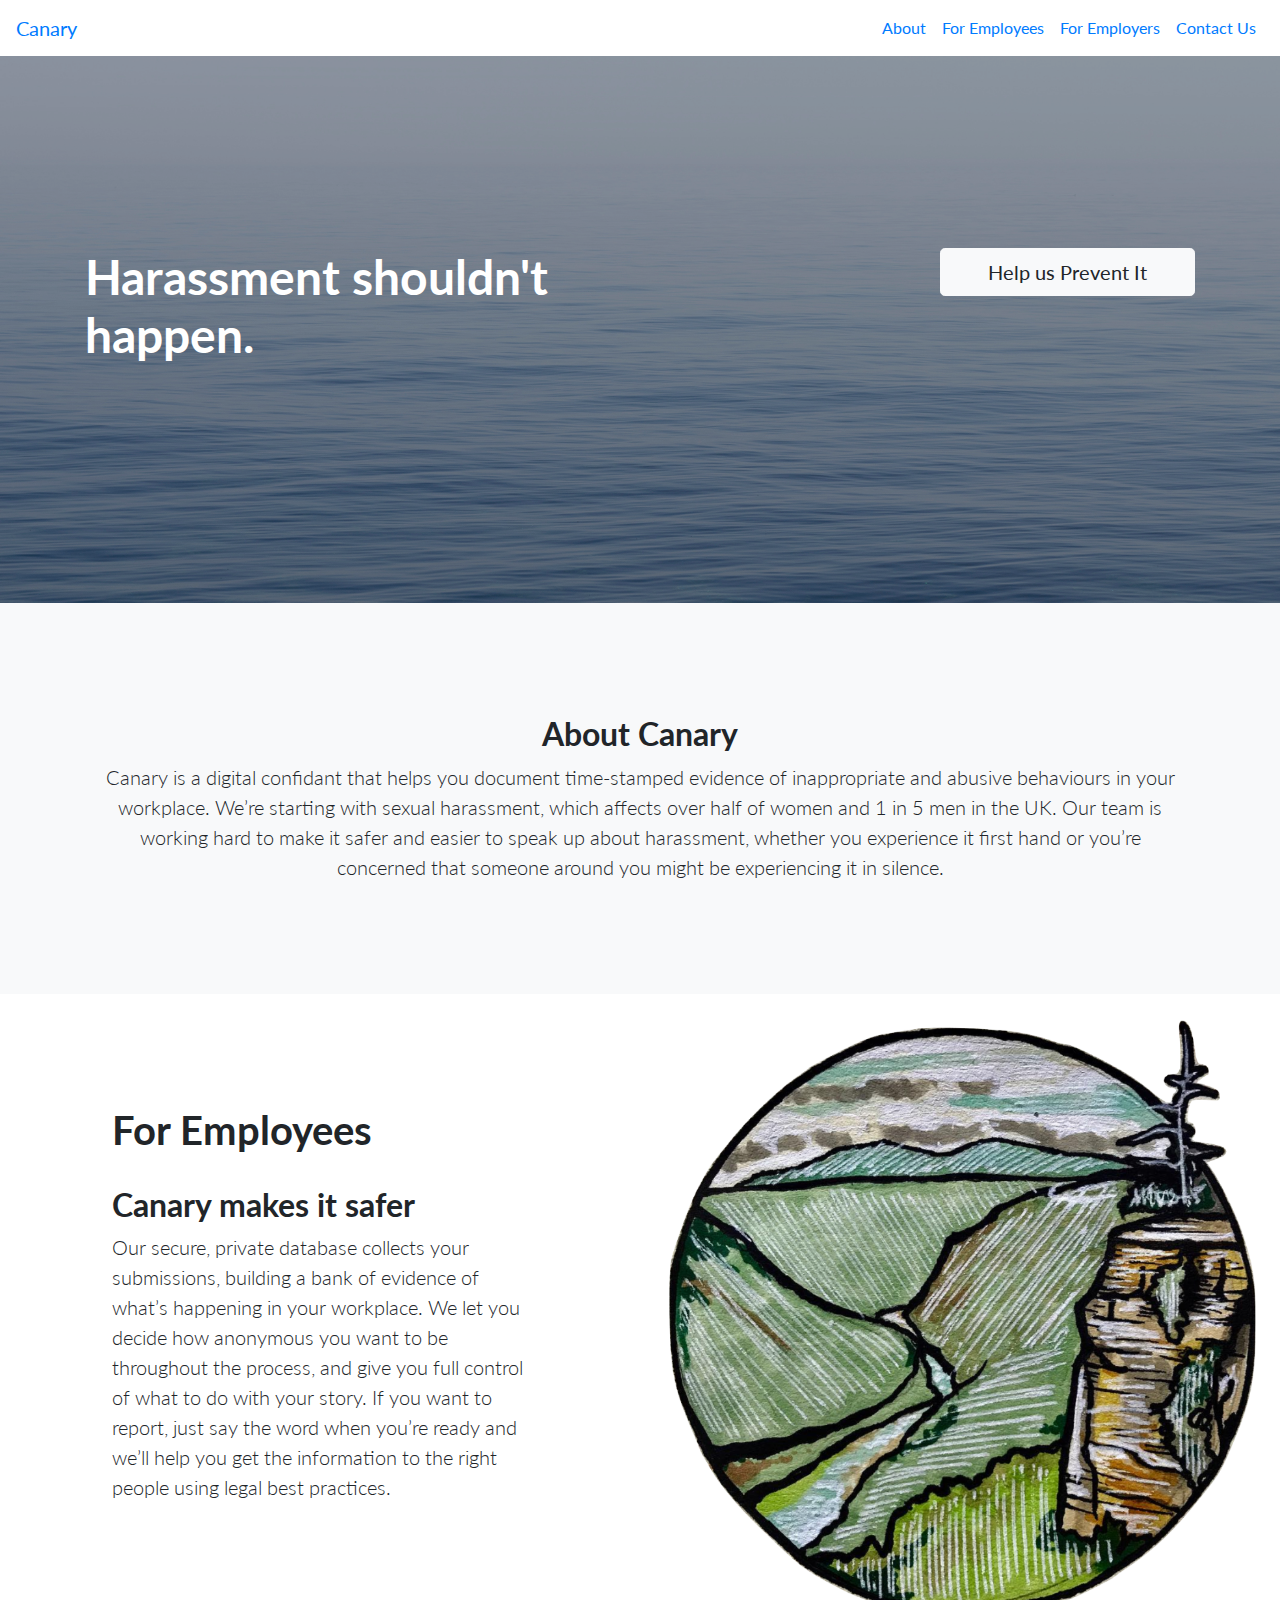
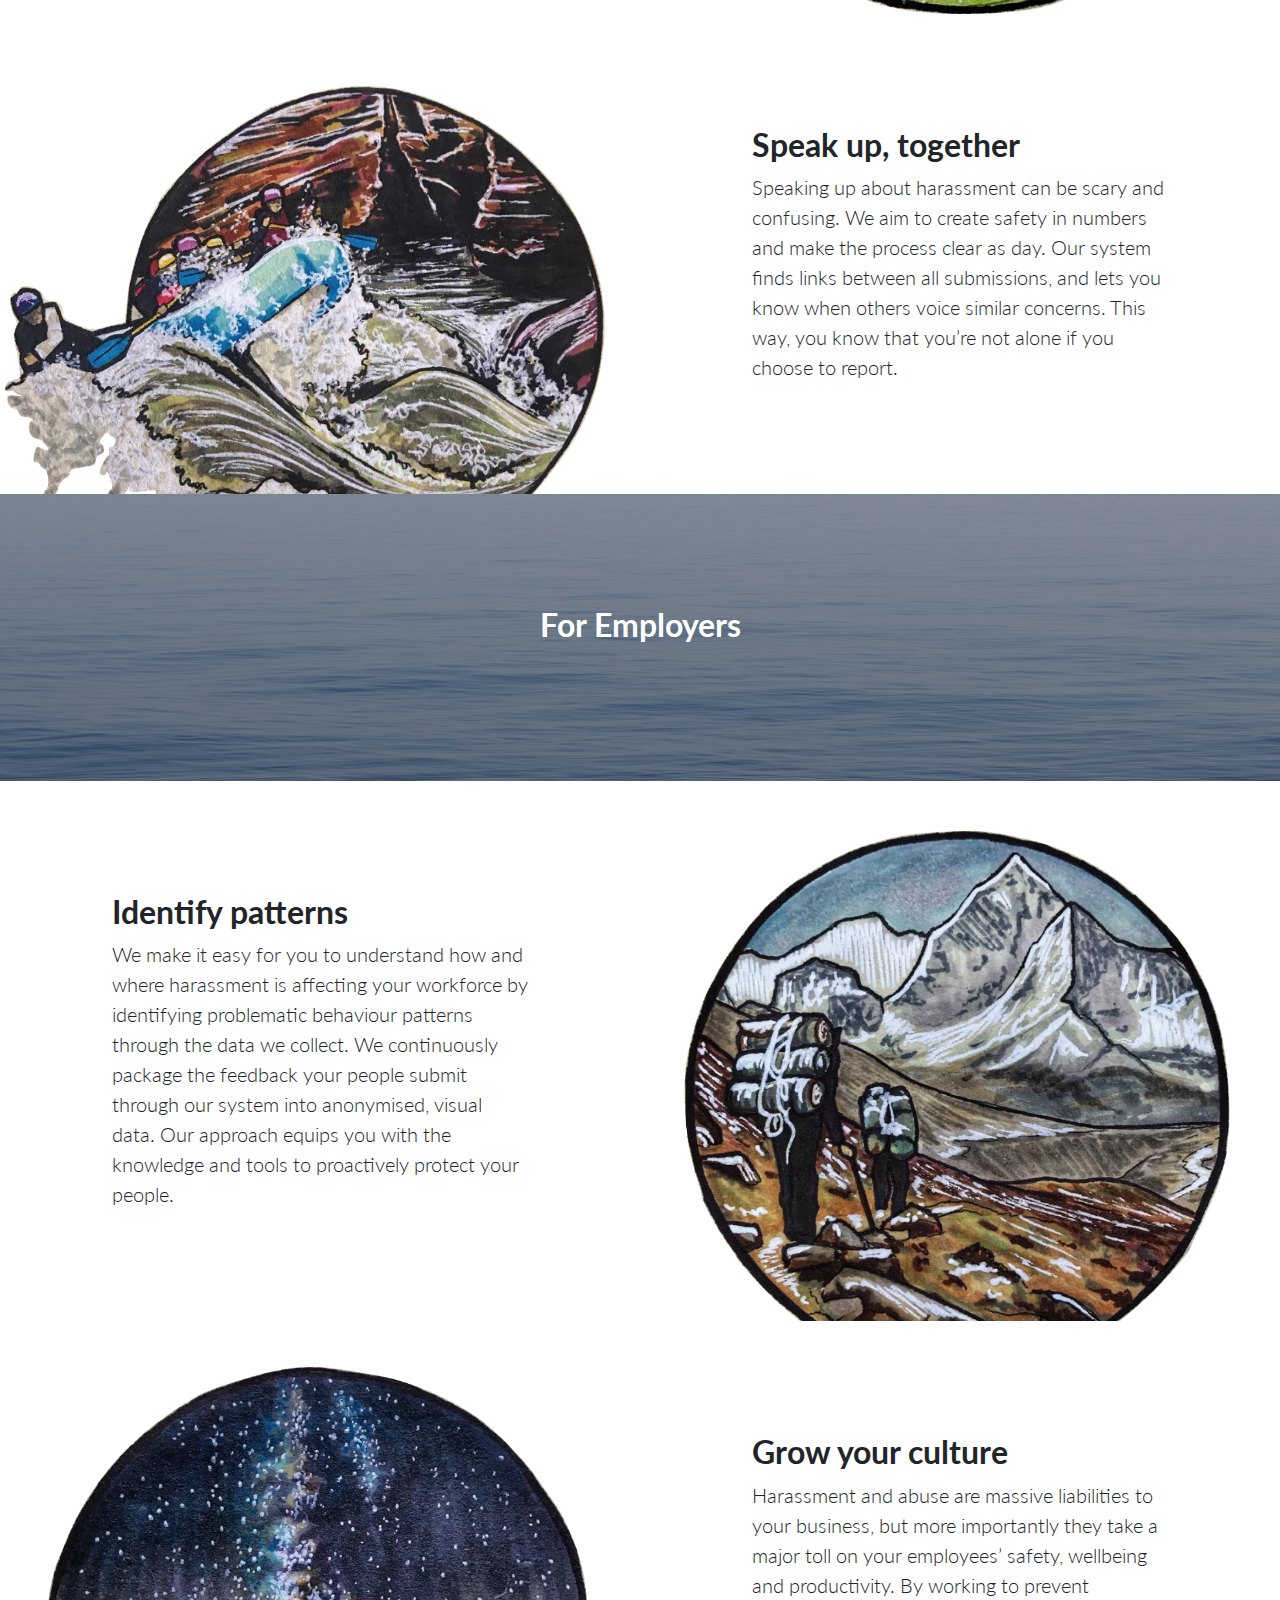
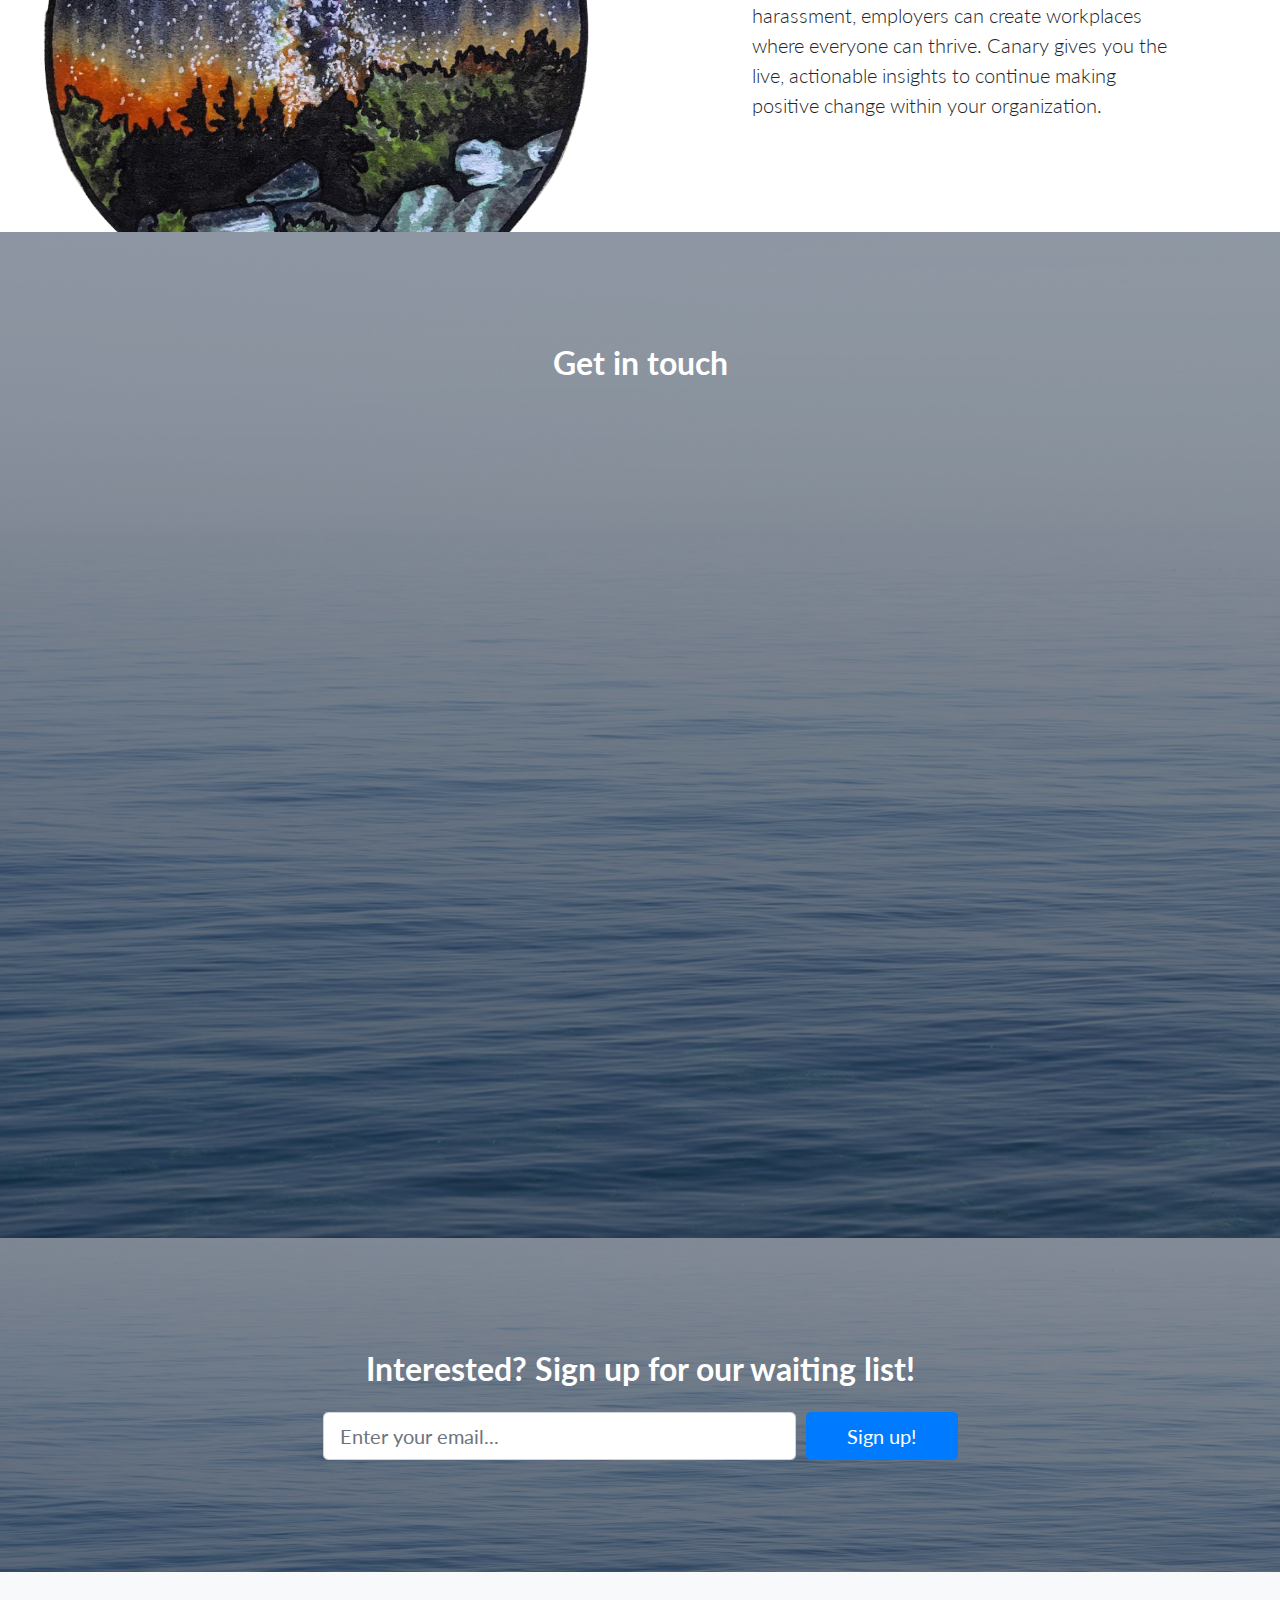
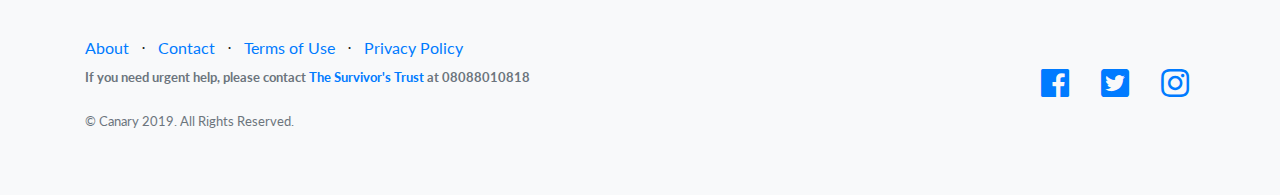
==== commit 0f9bb078: "form" ====
--- a/index.html
+++ b/index.html
@@ -82,51 +82,6 @@
         </div>
     </section>
 
-  <!-- For Employees 
-  <section class="features-icons bg-light text-center">
-    <div class="container">
-        <div class="col-lg-12 order-lg-1 my-auto showcase-text">
-            <h2>For employees</h2>
-            <p class="lead mb-0">
-                Harassment in the workplace is far too common. But, it’s hard to talk about -- only a fraction of incidents are ever reported. Canary empowers employees to safely speak up about harassment, so that they can use their feedback to build a safer workplace for all. Here’s how it works. 
-                </p>
-          </div>
-        </div>
-      <div class="row">
-        <div class="col-lg-4">
-          <div class="features-icons-item mx-auto mb-5 mb-lg-0 mb-lg-3">
-            <div class="features-icons-icon d-flex">
-              <i class="icon-screen-desktop m-auto text-primary"></i>
-            </div>
-            <h3>Document</h3>
-            <p class="lead mb-0">Our anonymous, judgment free tool allows you to document anything that made you uncomfortable. We use legal best practices to make sure we have all the evidence we need, should you decide to come forward.
-              </p>
-          </div>
-        </div>
-        <div class="col-lg-4">
-          <div class="features-icons-item mx-auto mb-5 mb-lg-0 mb-lg-3">
-            <div class="features-icons-icon d-flex">
-              <i class="icon-layers m-auto text-primary"></i>
-            </div>
-            <h3>Match</h3>
-            <p class="lead mb-0">We store all reports in a database that your employer cannot access. Even our team can’t read it. Our system scans for matches between repeat perpetrators. If we identify matches from your report, we will let you know. 
-              </p>
-          </div>
-        </div>
-        <div class="col-lg-4">
-          <div class="features-icons-item mx-auto mb-0 mb-lg-3">
-            <div class="features-icons-icon d-flex">
-              <i class="icon-check m-auto text-primary"></i>
-            </div>
-            <h3>Report</h3>
-            <p class="lead mb-0">If you decide you want to go forward with a formal complaint, Canary is here to help. We can pass your time-stamped documentation on to Human Resources, so that they have all the evidence they need to investigate. 
-              </p>
-          </div>
-        </div>
-      </div>
-    </div>
-  </section> -->
-
   <!-- Reporting Tool Signup 
   <section class="call-to-action text-white text-center">
       <div class="overlay"></div>
@@ -151,50 +106,6 @@
       </div>
     </section> -->
 
-    <!-- For Employers 
-  <section class="features-icons bg-light text-center">
-      <div class="container">
-          <div class="col-lg-12 order-lg-1 my-auto showcase-text">
-              <h2>For employees</h2>
-              <p class="lead mb-0">
-                  Get data and insights you need to continue to make positive culture change and proactively solve any issues. Give employees transparency into the changes you are making.
-              </p>
-            </div>
-          </div>
-        <div class="row">
-          <div class="col-lg-4">
-            <div class="features-icons-item mx-auto mb-5 mb-lg-0 mb-lg-3">
-              <div class="features-icons-icon d-flex">
-                <i class="icon-screen-desktop m-auto text-primary"></i>
-              </div>
-              <h3>Identify Trends</h3>
-              <p class="lead mb-0">Only a fraction of harassment incidents are ever reported. With Canary, you don’t have to be in the dark. Our dashboards and trend spotting will ensure that you are aware of any issues, and that you can proactively address them before they escalate. 
-                </p>
-            </div>
-          </div>
-          <div class="col-lg-4">
-            <div class="features-icons-item mx-auto mb-5 mb-lg-0 mb-lg-3">
-              <div class="features-icons-icon d-flex">
-                <i class="icon-layers m-auto text-primary"></i>
-              </div>
-              <h3>Take Action</h3>
-              <p class="lead mb-0">We don’t just stop at collecting data. Canary data insights can help you find the most actionable solutions to improving your workplace culture. We partner with Diversity and Inclusion experts, top barristers, and behavioral psychologists to ensure that our recommendations will help you promote a positive work culture. 
-                </p>
-            </div>
-          </div>
-          <div class="col-lg-4">
-            <div class="features-icons-item mx-auto mb-0 mb-lg-3">
-              <div class="features-icons-icon d-flex">
-                <i class="icon-check m-auto text-primary"></i>
-              </div>
-              <h3>Change Culture</h3>
-              <p class="lead mb-0">Create an environment where all employees are able to grow and thrive. With Canary, you can create a culture change across your entire company, and catalyze a culture transformation. 
-                </p>
-            </div>
-          </div>
-        </div>
-      </div>
-    </section> -->
 
   <!-- Image Showcases -- 4 sections -->
   <section class="showcase">
@@ -283,6 +194,19 @@
     </div>
   </section> -->
 
+   <!-- Contact Us -->
+   <section class="call-to-action text-white text-center">
+    <div class="overlay"></div>
+    <div class="container">
+      <div class="row">
+        <div class="col-xl-9 mx-auto">
+          <h2 class="mb-4">Get in touch</h2>
+          <iframe src="https://docs.google.com/forms/d/e/1FAIpQLScsoRsLa7KCPvJ593HIVhXwELz2qjq2Db52X56xwhgcPw1Wvg/viewform?embedded=true" width="640" height="714" frameborder="0" marginheight="0" marginwidth="0">Loading...</iframe>
+        </div>
+      </div>
+    </div>
+  </section>
+
   <!-- Call to Action -->
   <section class="call-to-action text-white text-center">
     <div class="overlay"></div>
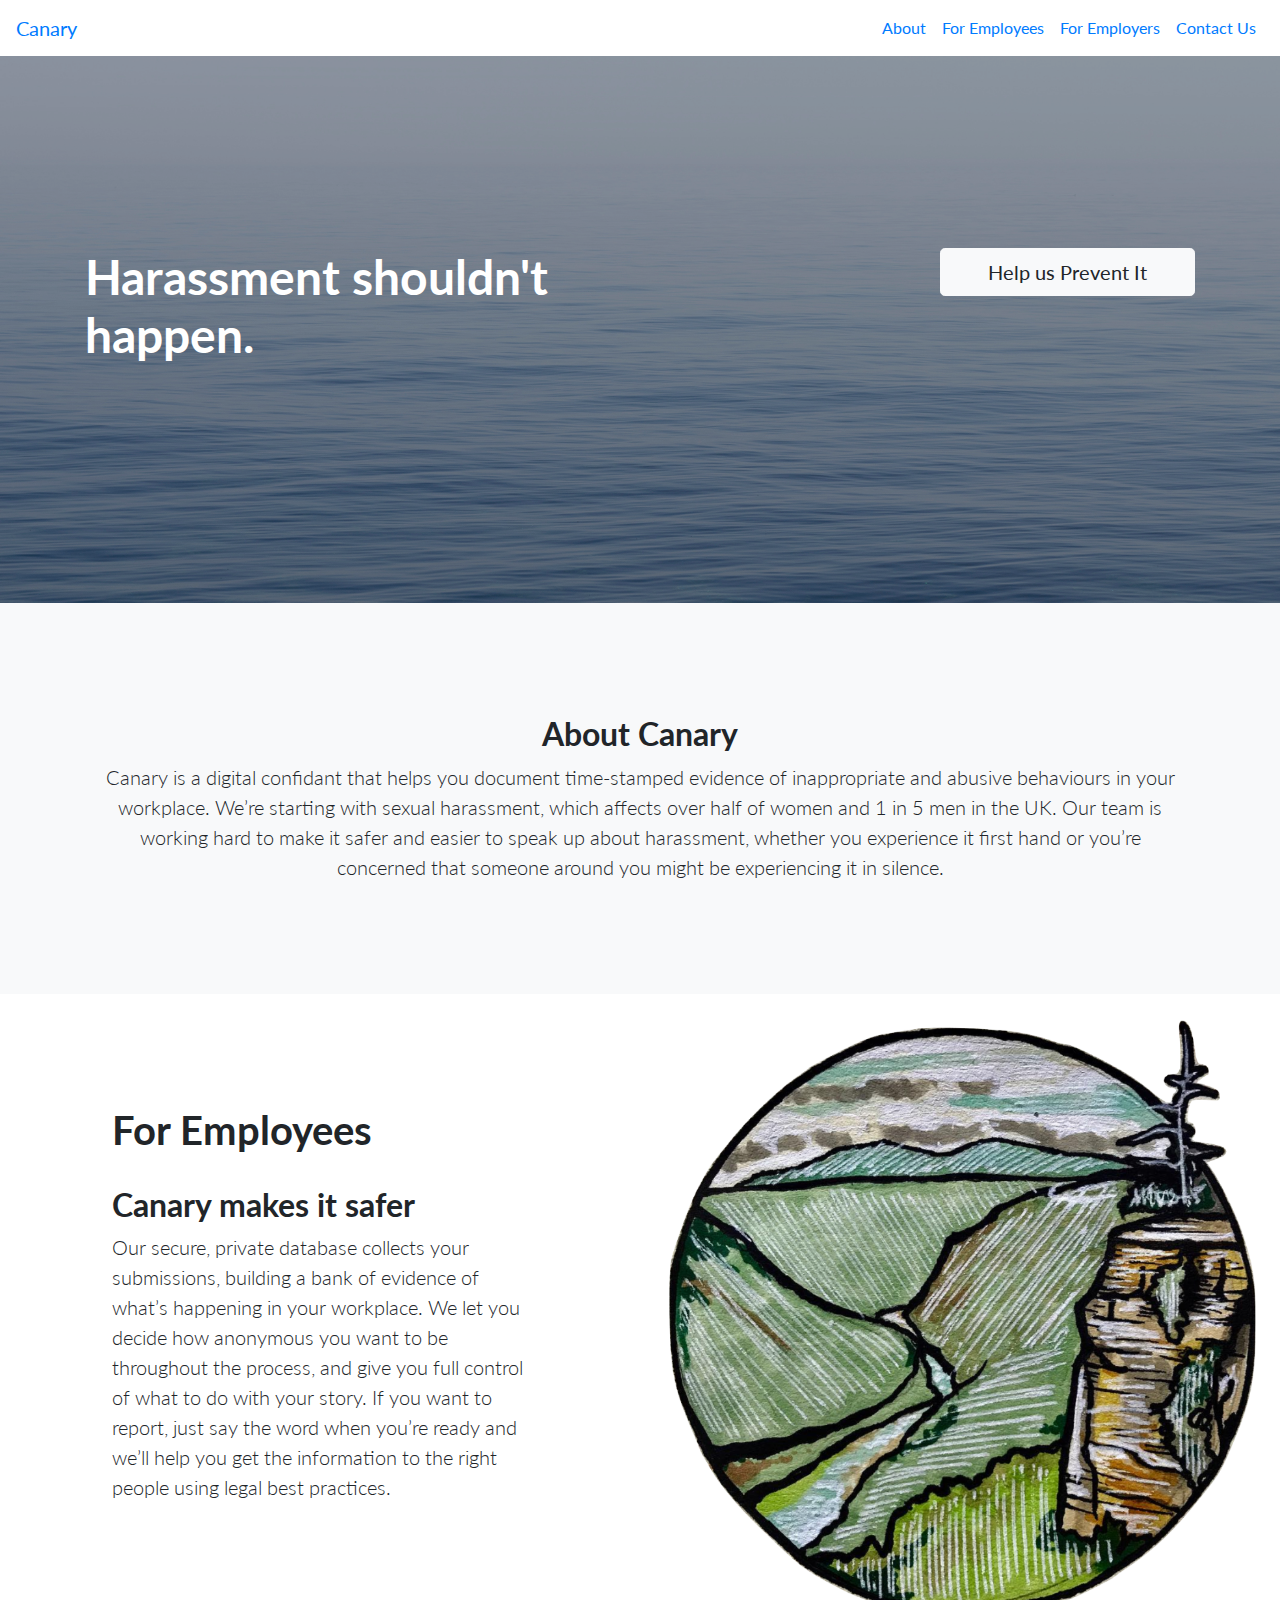
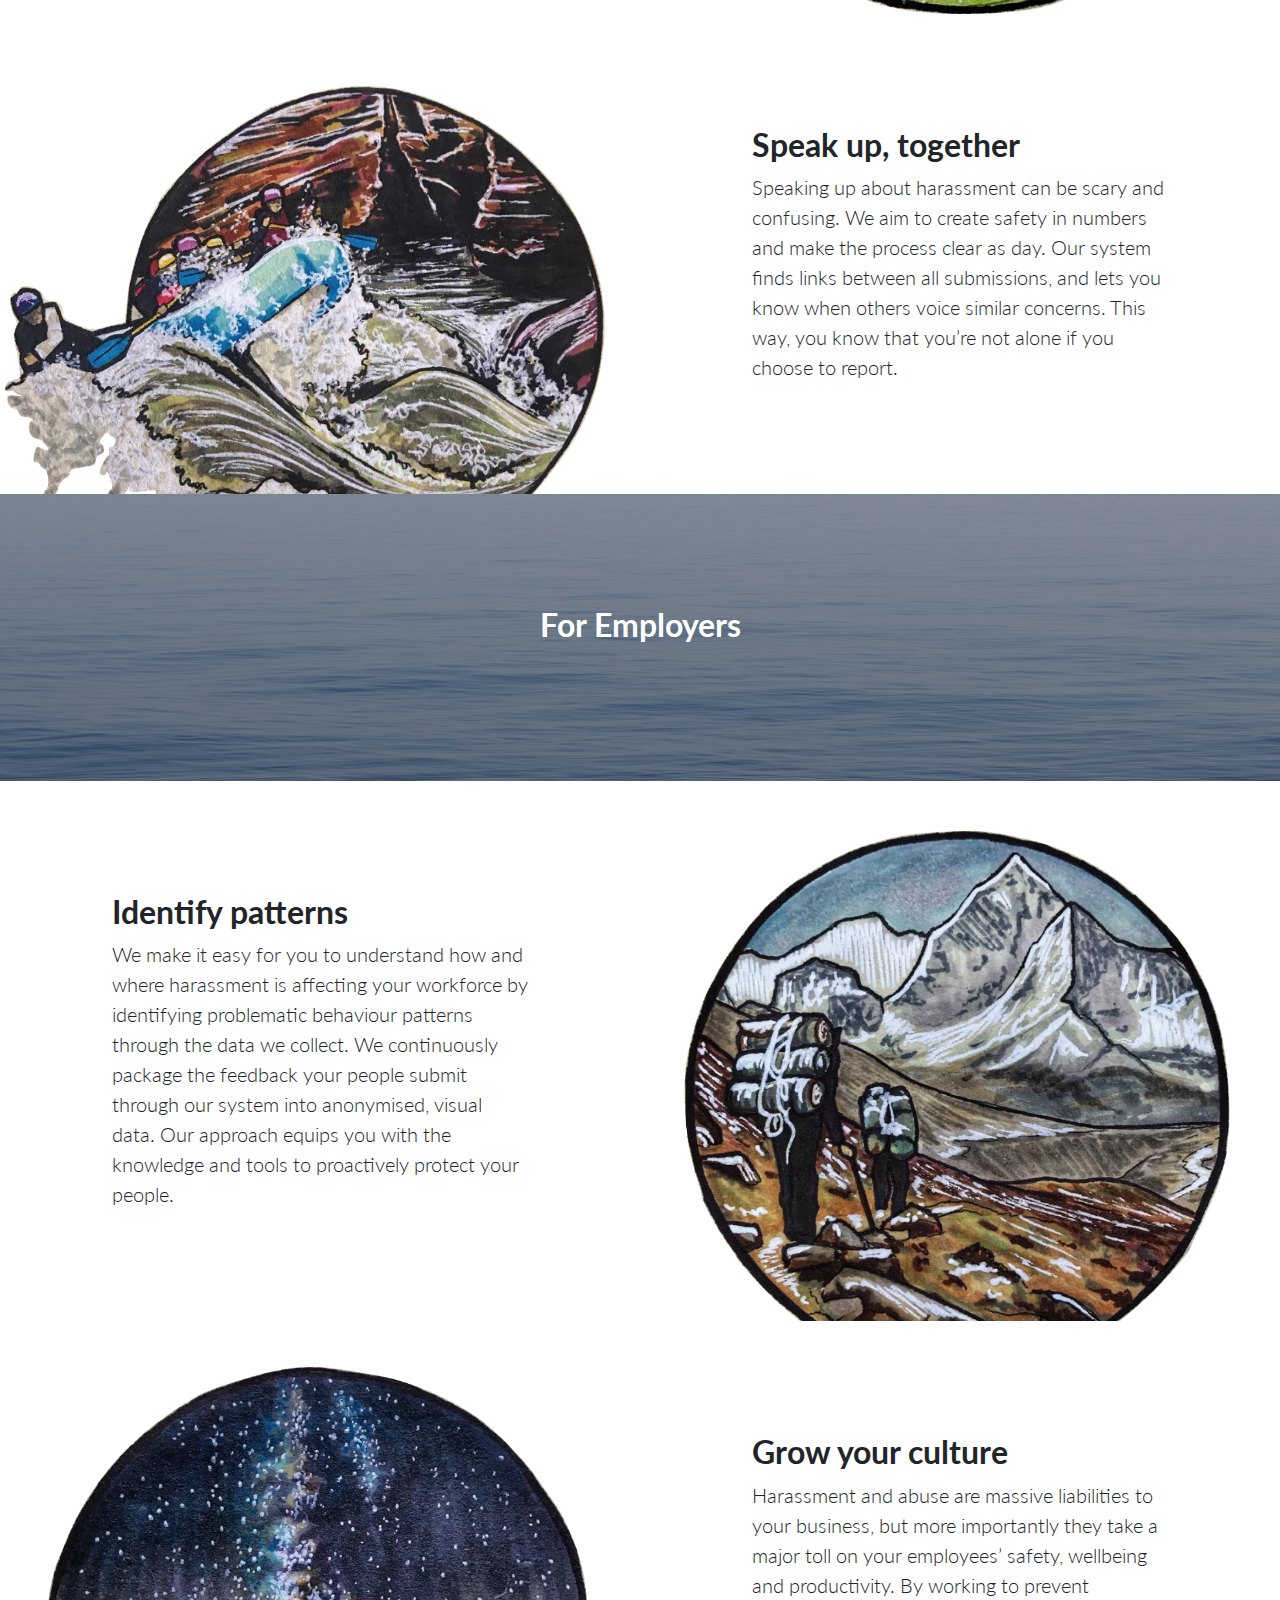
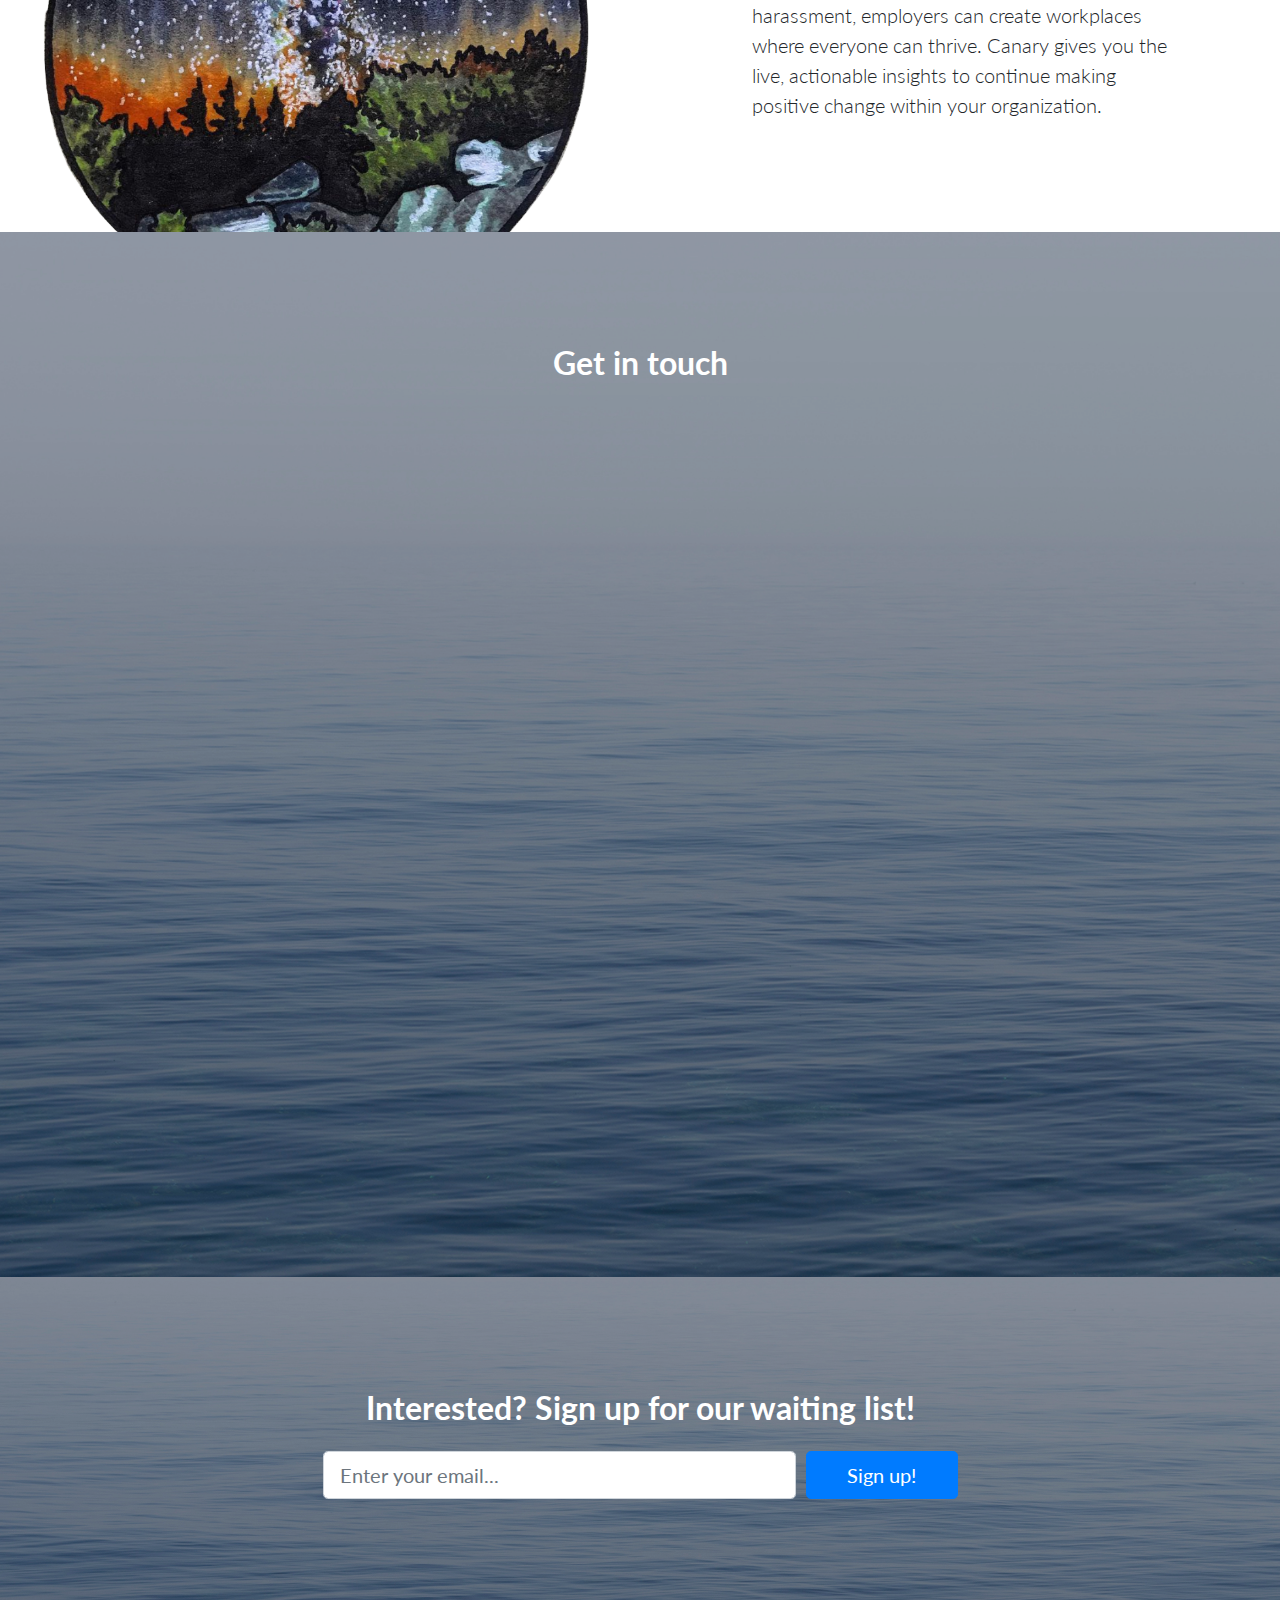
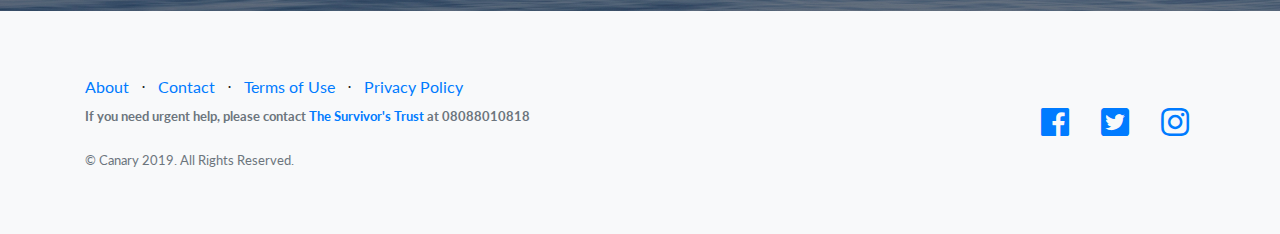
==== commit abe0a885: "comment" ====
--- a/index.html
+++ b/index.html
@@ -201,8 +201,7 @@
       <div class="row">
         <div class="col-xl-9 mx-auto">
           <h2 class="mb-4">Get in touch</h2>
-          <iframe src="https://docs.google.com/forms/d/e/1FAIpQLScsoRsLa7KCPvJ593HIVhXwELz2qjq2Db52X56xwhgcPw1Wvg/viewform?embedded=true" width="640" height="714" frameborder="0" marginheight="0" marginwidth="0">Loading...</iframe>
-        </div>
+          <iframe src="https://docs.google.com/forms/d/e/1FAIpQLScsoRsLa7KCPvJ593HIVhXwELz2qjq2Db52X56xwhgcPw1Wvg/viewform?embedded=true" width="640" height="753" frameborder="0" marginheight="0" marginwidth="0">Loading...</iframe>  </div>
       </div>
     </div>
   </section>
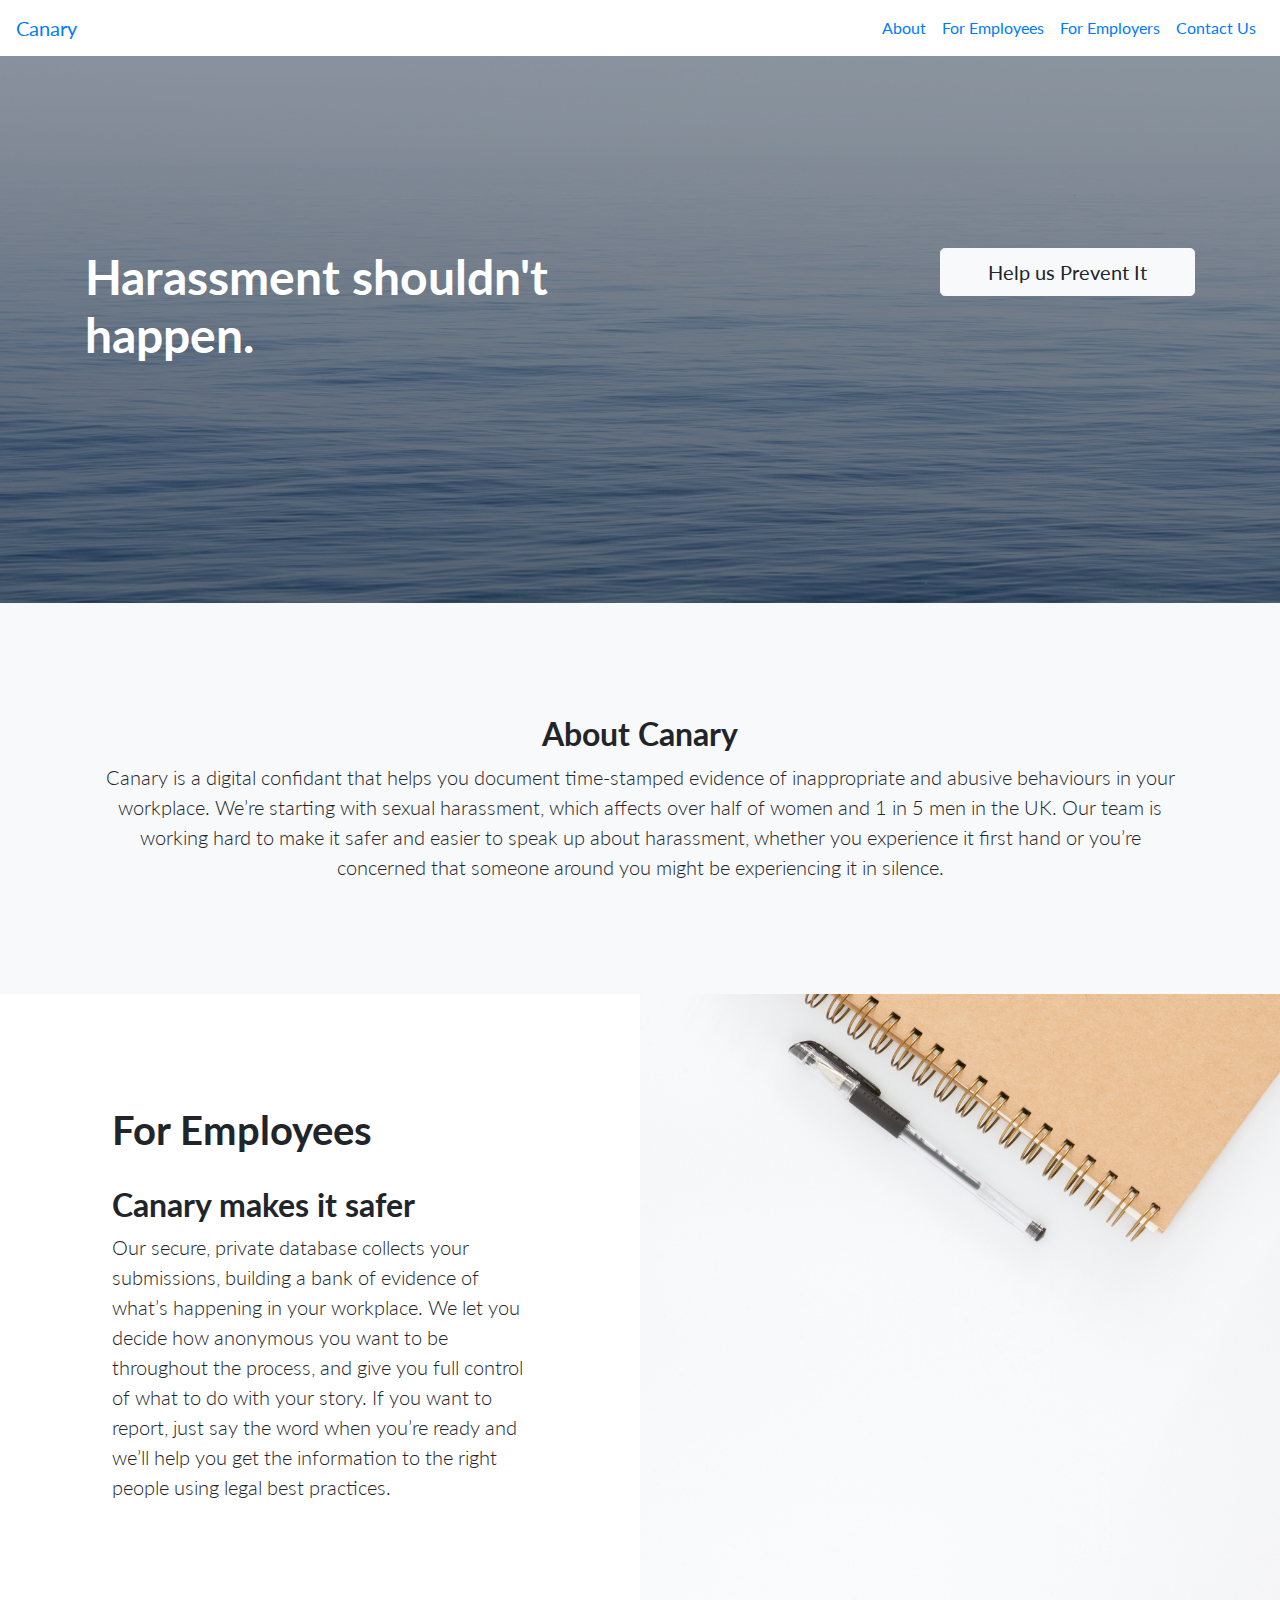
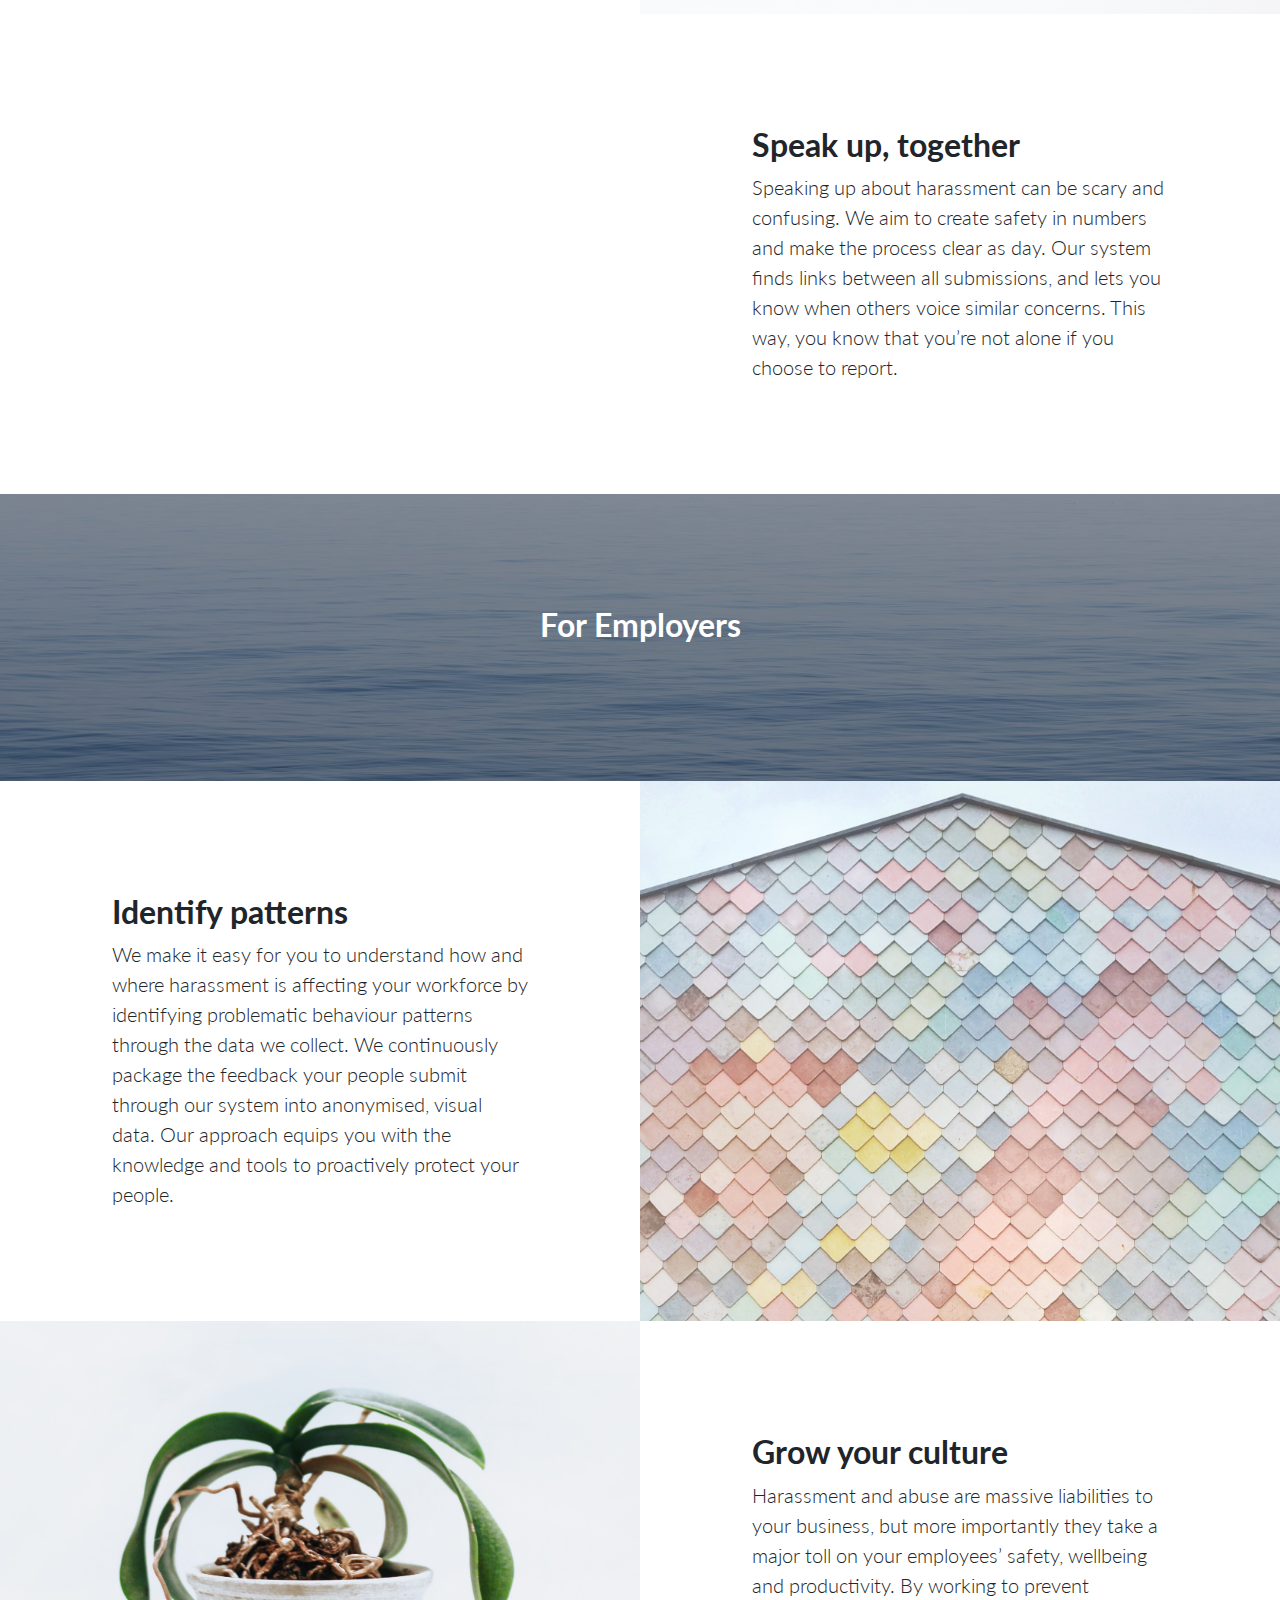
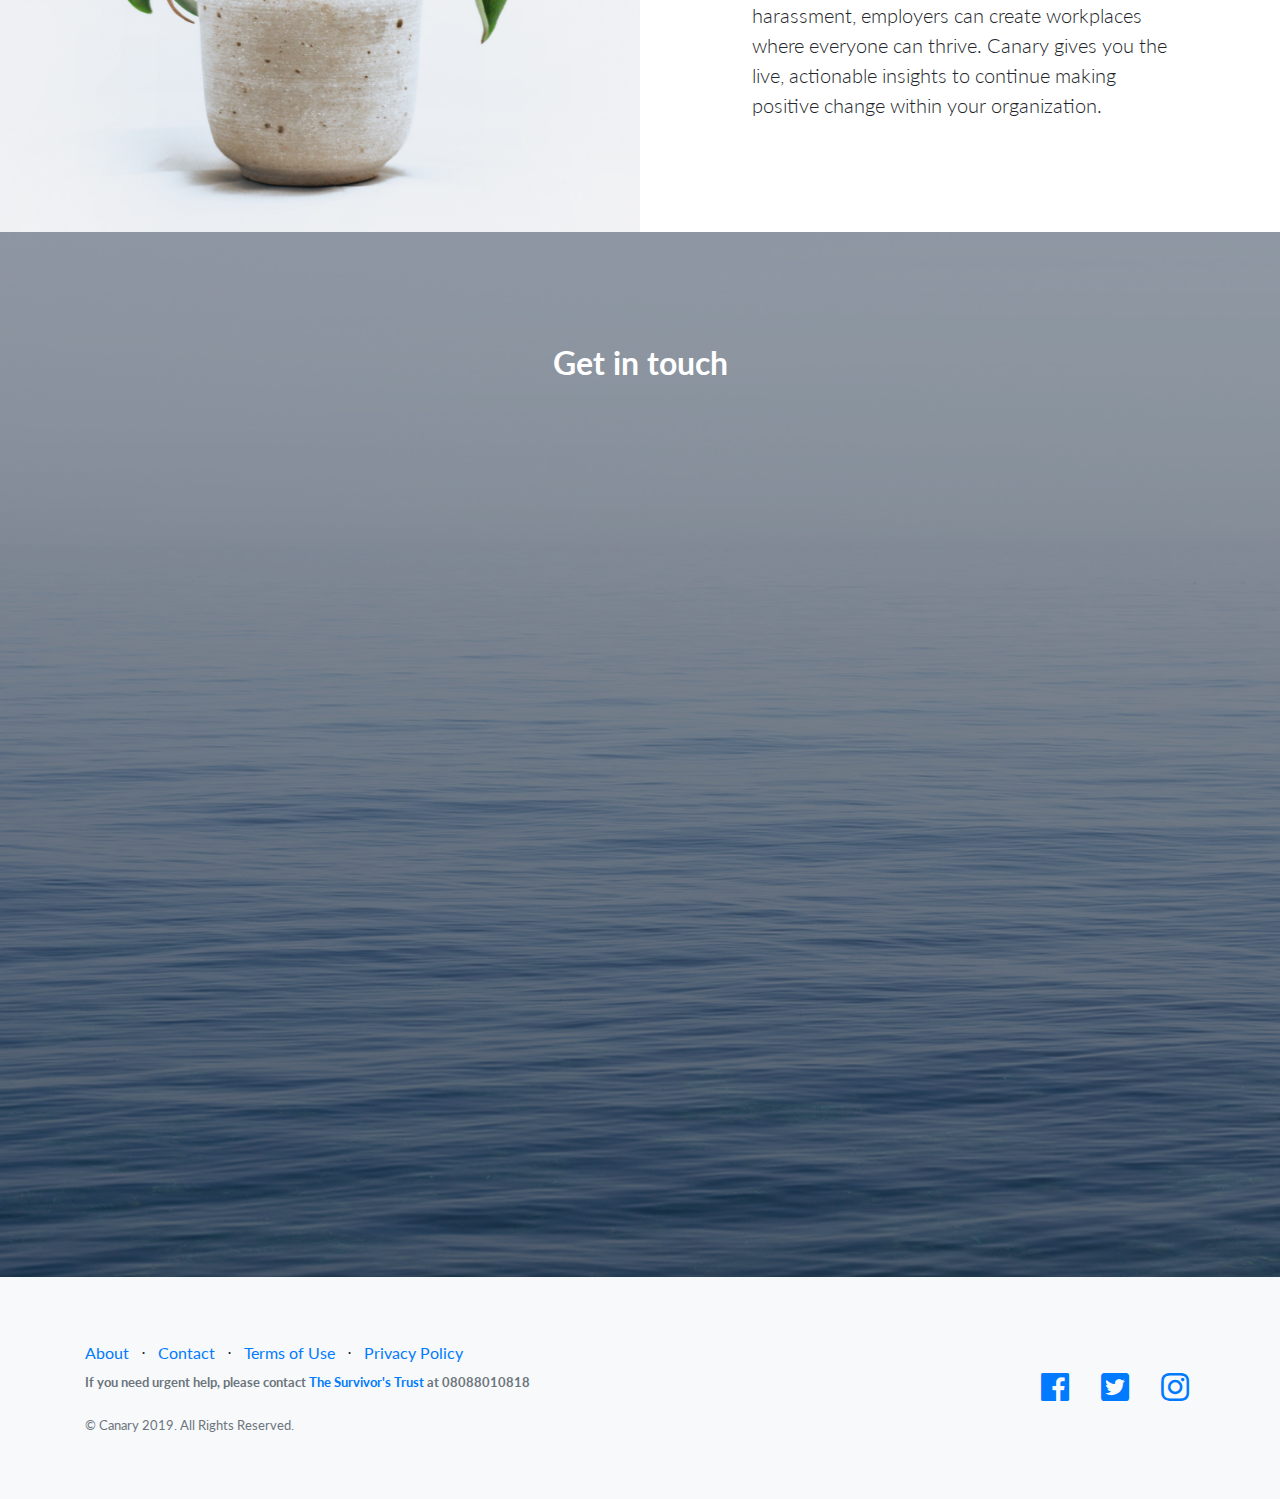
==== commit ffb7f9cd: "updates" ====
--- a/index.html
+++ b/index.html
@@ -113,7 +113,7 @@
       <div class="row no-gutters">
 
         <!-- Canary makes it safer -->
-        <div class="col-lg-6 order-lg-2 text-white showcase-img" style="background-image: url('img/gorge.png');"></div>
+        <div class="col-lg-6 order-lg-2 text-white showcase-img" style="background-image: url('img/note.jpg');"></div>
         <div class="col-lg-6 order-lg-1 my-auto showcase-text">
           <h1>For Employees</h1> <br>
           <h2>Canary makes it safer</h2>
@@ -124,7 +124,7 @@
       
         <!-- Speak up, Together -->
       <div class="row no-gutters">
-        <div class="col-lg-6 text-white showcase-img" style="background-image: url('img/rafting2.png');"></div>
+        <div class="col-lg-6 text-white showcase-img" style="background-image: url('img/hands-circle.jpg');"></div>
         <div class="col-lg-6 my-auto showcase-text">
           <h2>Speak up, together</h2>
           <p class="lead mb-0">Speaking up about harassment can be scary and confusing. We aim to create safety in numbers and make the process clear as day. Our system finds links between all submissions, and lets you know when others voice similar concerns. This way, you know that you’re not alone if you choose to report. 
@@ -145,7 +145,7 @@
      
        <!-- Identify patterns -->
       <div class="row no-gutters">
-        <div class="col-lg-6 order-lg-2 text-white showcase-img" style="background-image: url('img/hike.png');"></div>
+        <div class="col-lg-6 order-lg-2 text-white showcase-img" style="background-image: url('img/pattern.jpg');"></div>
         <div class="col-lg-6 order-lg-1 my-auto showcase-text">
           <h2>Identify patterns</h2>
           <p class="lead mb-0">We make it easy for you to understand how and where harassment is affecting your workforce by identifying problematic behaviour patterns through the data we collect. We continuously package the feedback your people submit through our system into anonymised, visual data. Our approach equips you with the knowledge and tools to proactively protect your people.  </p>
@@ -154,7 +154,7 @@
 
        <!-- Culture change -->
       <div class="row no-gutters">
-        <div class="col-lg-6 text-white showcase-img" style="background-image: url('img/star.png');"></div>
+        <div class="col-lg-6 text-white showcase-img" style="background-image: url('img/plant.jpg');"></div>
         <div class="col-lg-6 my-auto showcase-text">
           <h2>Grow your culture</h2>
           <p class="lead mb-0">Harassment and abuse are massive liabilities to your business, but more importantly they take a major toll on your employees’ safety, wellbeing and productivity. By working to prevent harassment, employers can create workplaces where everyone can thrive. Canary gives you the live, actionable insights to continue making positive change within your organization. </p>
@@ -206,7 +206,7 @@
     </div>
   </section>
 
-  <!-- Call to Action -->
+  <!-- Call to Action 
   <section class="call-to-action text-white text-center">
     <div class="overlay"></div>
     <div class="container">
@@ -228,7 +228,7 @@
         </div>
       </div>
     </div>
-  </section>
+  </section> -->
 
   <!-- Footer -->
   <footer class="footer bg-light">
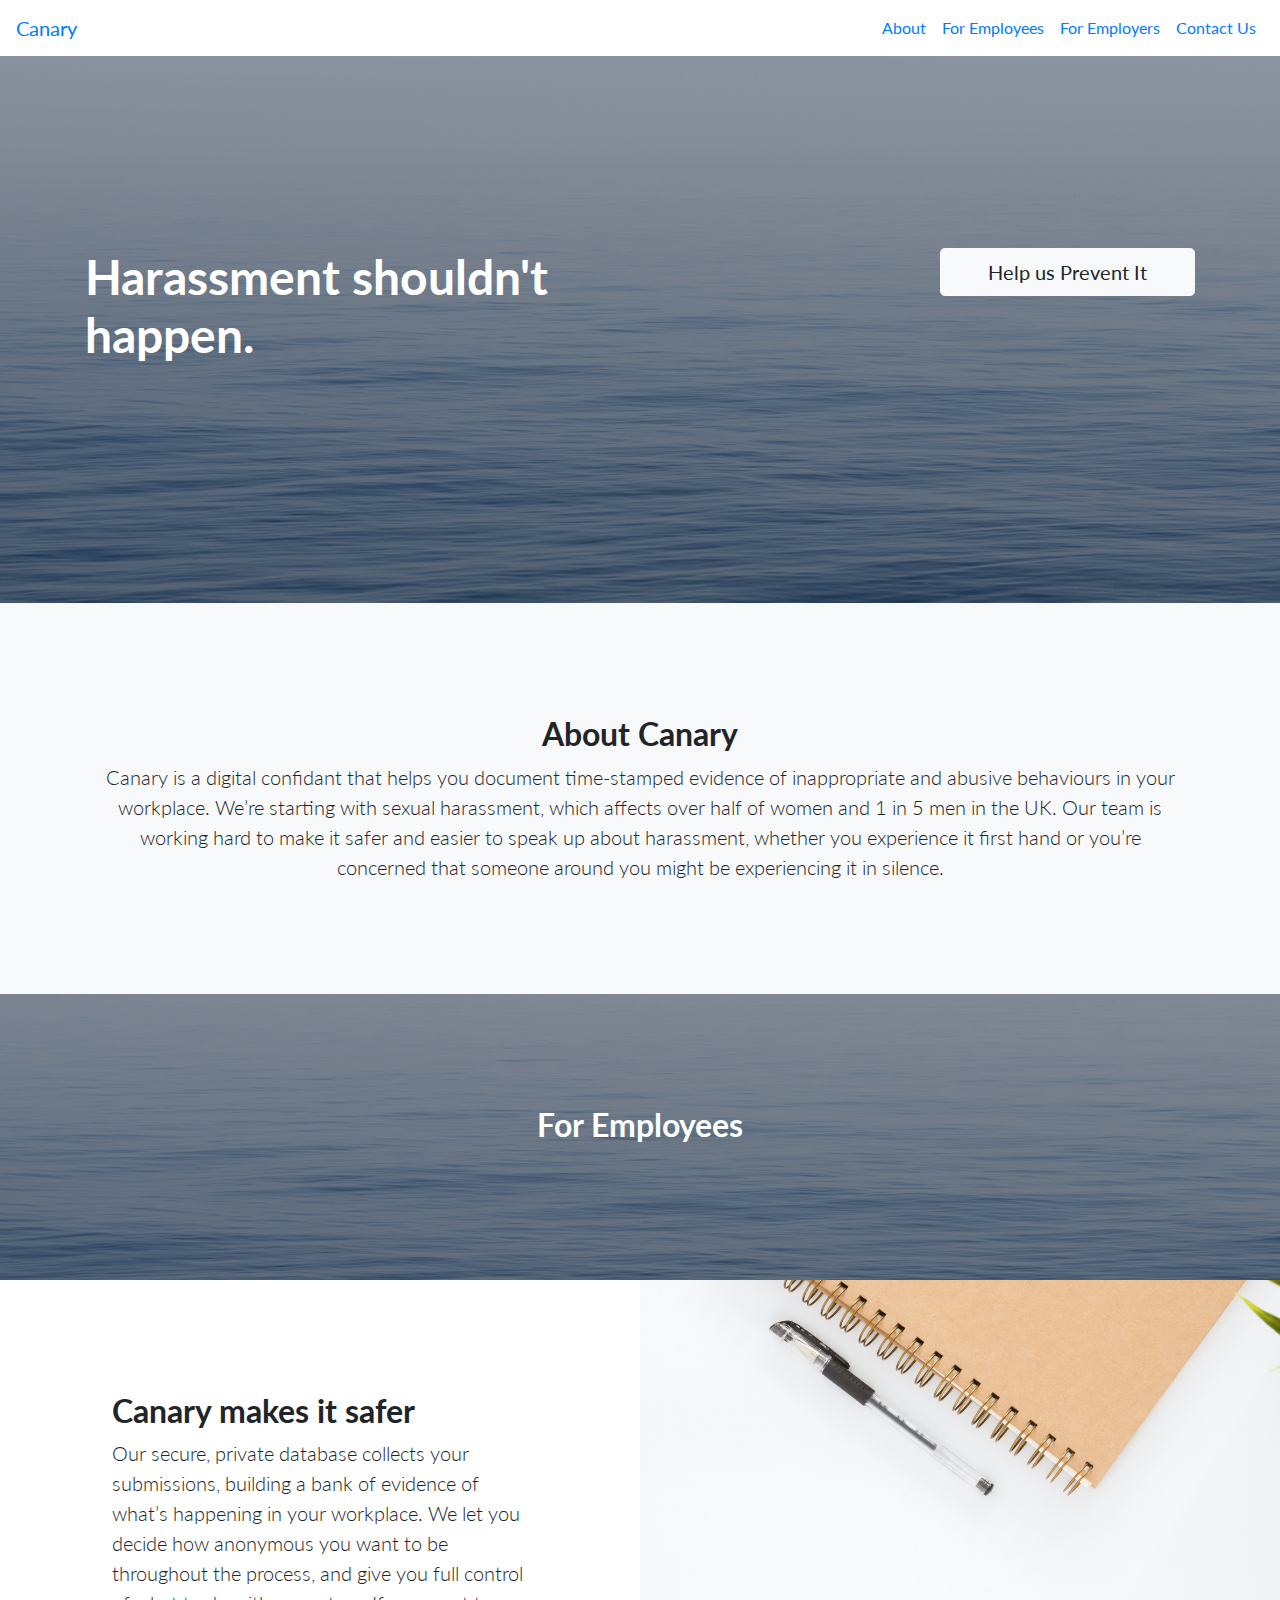
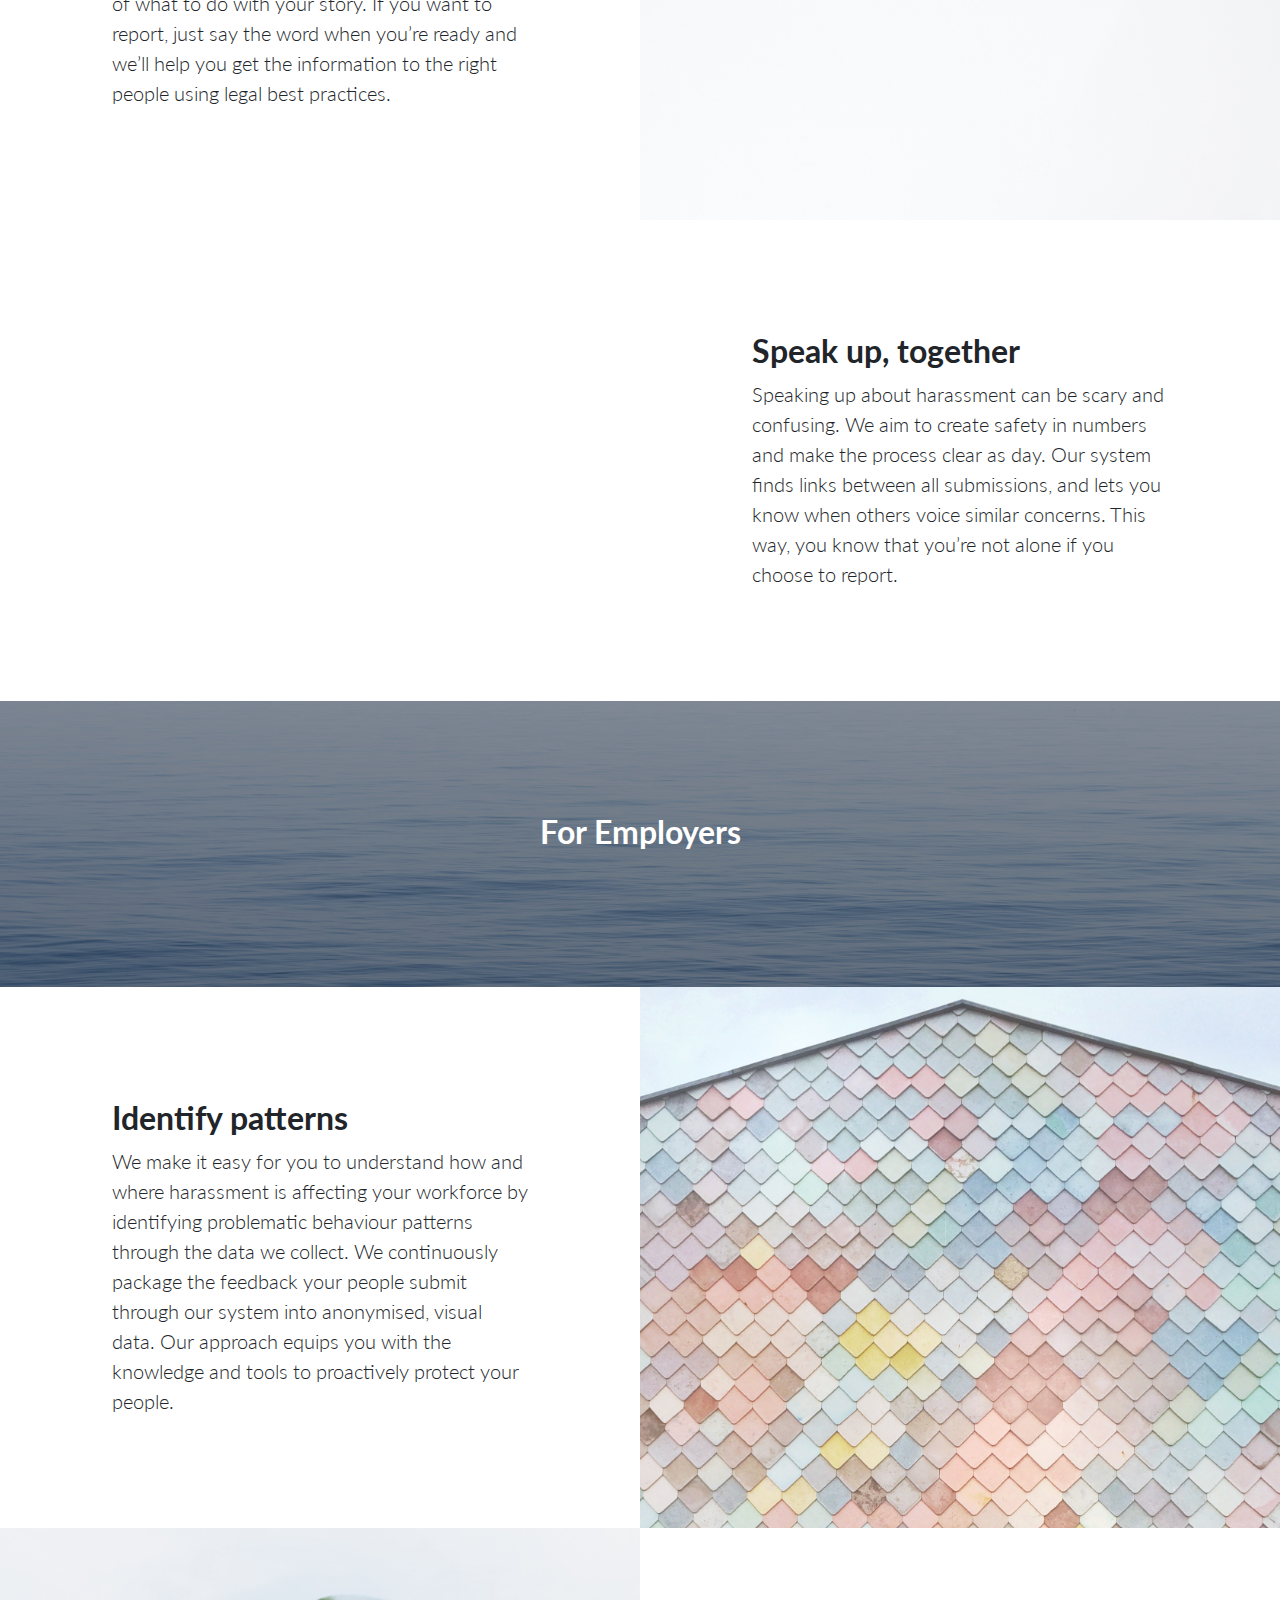
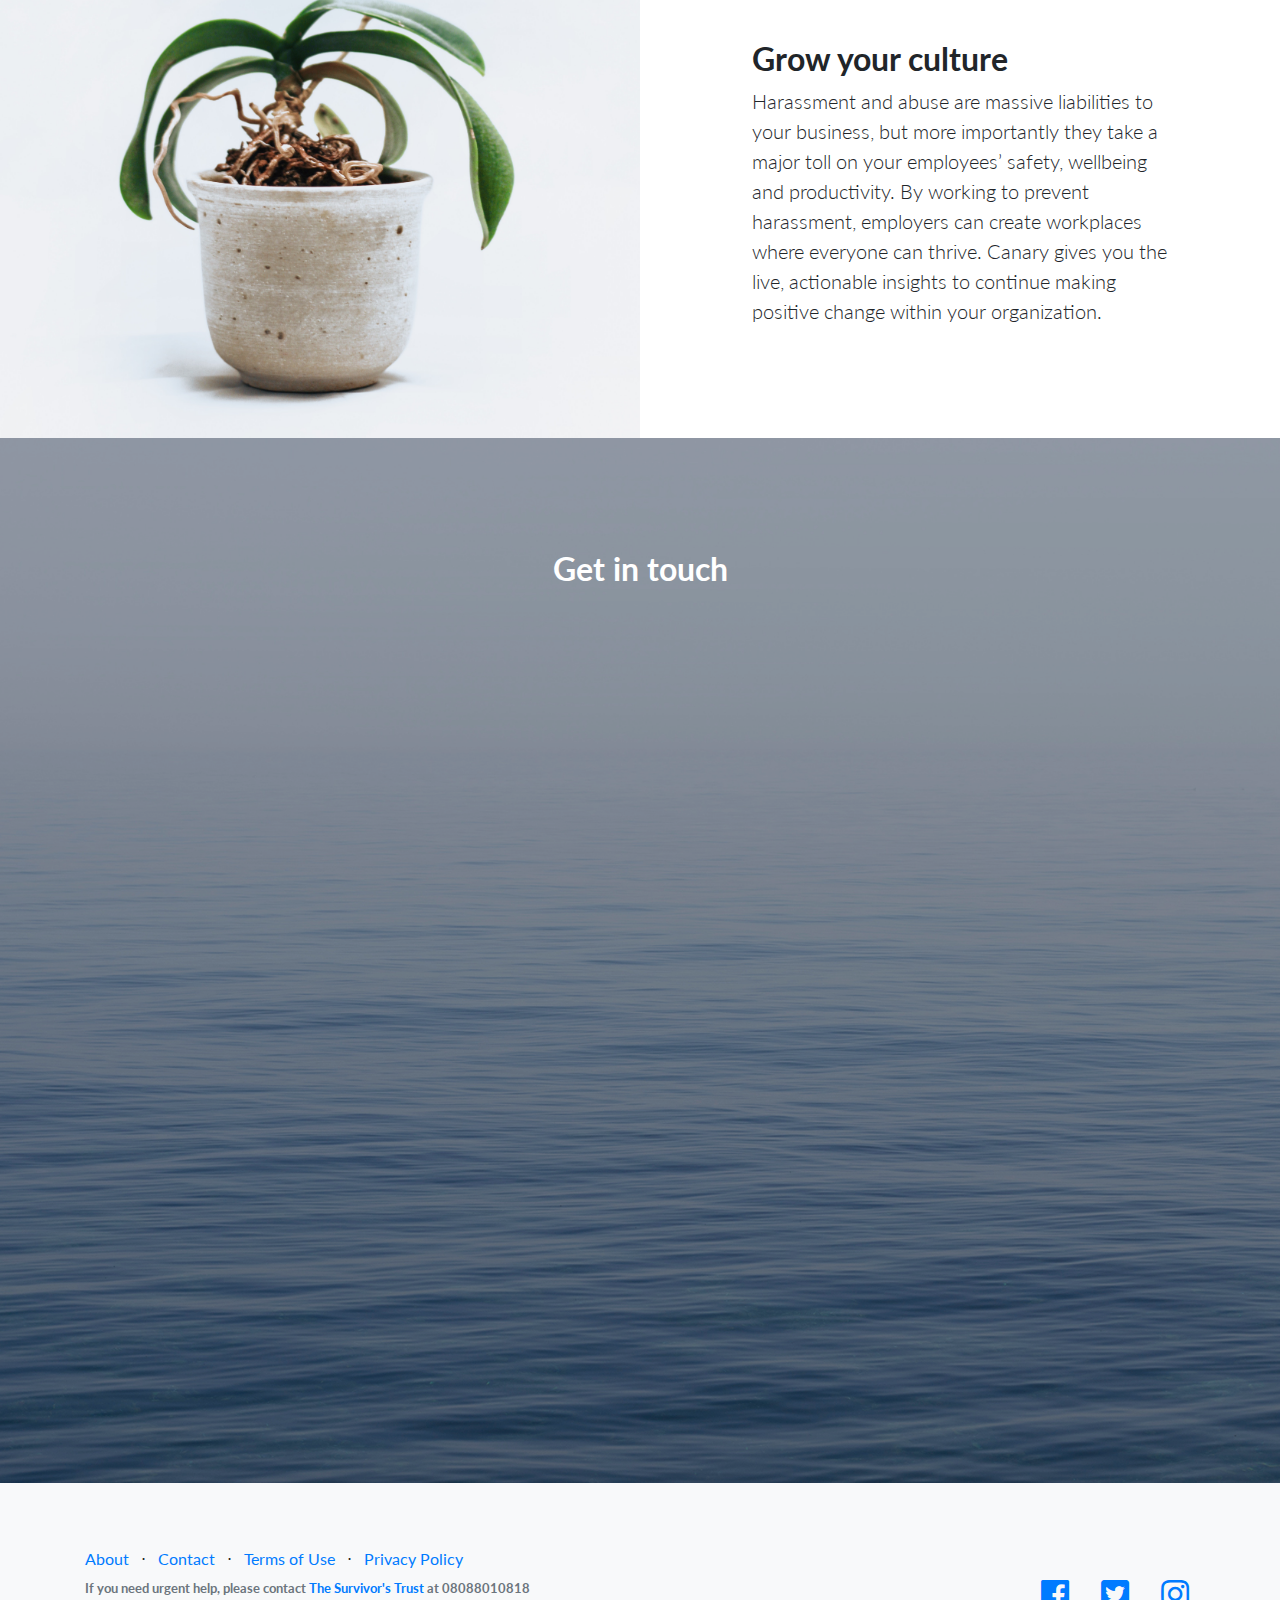
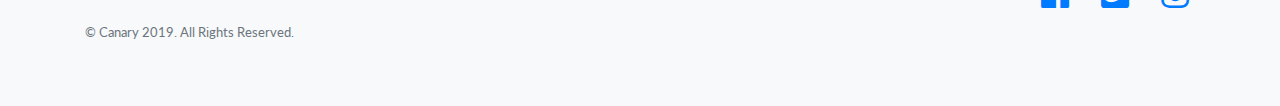
==== commit 45208863: "Navbar Links" ====
--- a/index.html
+++ b/index.html
@@ -39,16 +39,16 @@
       <div class="collapse navbar-collapse" id="navbarSupportedContent">
         <ul class="navbar-nav ml-auto">
           <li class="nav-item active">
-            <a class="nav-link" href="#">About</a>
+            <a class="nav-link" href="#about">About</a>
           </li>
           <li class="nav-item">
-            <a class="nav-link" href="#">For Employees</a>
+            <a class="nav-link" href="#employees">For Employees</a>
           </li>
           <li class="nav-item">
-              <a class="nav-link" href="#">For Employers</a>
+              <a class="nav-link" href="#employers">For Employers</a>
           </li>
           <li class="nav-item">
-            <a class="nav-link" href="#">Contact Us</a>
+            <a class="nav-link" href="#contactus">Contact Us</a>
         </li>
         </ul>
       </div>
@@ -72,15 +72,17 @@
 
   <!-- About Canary -->
   <section class="features-icons bg-light text-center">
-    <div class="container">
+    <div id='about'>
+      <div class="container">
         <div class="col-lg-12 order-lg-1 my-auto showcase-text">
-            <h2>About Canary</h2>
-            <p class="lead mb-0">
-              Canary is a digital confidant that helps you document time-stamped evidence of inappropriate and abusive behaviours in your workplace. We’re starting with sexual harassment, which affects over half of women and 1 in 5 men in the UK. Our team is working hard to make it safer and easier to speak up about harassment, whether you experience it first hand or you’re concerned that someone around you might be experiencing it in silence. 
-            </p>
-          </div>
-        </div>
-    </section>
+          <h2>About Canary</h2>
+          <p class="lead mb-0">
+            Canary is a digital confidant that helps you document time-stamped evidence of inappropriate and abusive behaviours in your workplace. We’re starting with sexual harassment, which affects over half of women and 1 in 5 men in the UK. Our team is working hard to make it safer and easier to speak up about harassment, whether you experience it first hand or you’re concerned that someone around you might be experiencing it in silence. 
+          </p>
+        </div>
+      </div>
+    </div>
+  </section>
 
   <!-- Reporting Tool Signup 
   <section class="call-to-action text-white text-center">
@@ -110,29 +112,44 @@
   <!-- Image Showcases -- 4 sections -->
   <section class="showcase">
     <div class="container-fluid p-0">
-      <div class="row no-gutters">
-
-        <!-- Canary makes it safer -->
-        <div class="col-lg-6 order-lg-2 text-white showcase-img" style="background-image: url('img/note.jpg');"></div>
-        <div class="col-lg-6 order-lg-1 my-auto showcase-text">
-          <h1>For Employees</h1> <br>
-          <h2>Canary makes it safer</h2>
-          <p class="lead mb-0">Our secure, private database collects your submissions, building a bank of evidence of what’s happening in your workplace. We let you decide how anonymous you want to be throughout the process, and give you full control of what to do with your story. If you want to report, just say the word when you’re ready and we’ll help you get the information to the right people using legal best practices.
-          </p>
-        </div>
-      </div>
-      
+      <div id='employees'>
+                <!-- Employers headiing -->
+        <section class="call-to-action text-white text-center">
+          <div class="overlay"></div>
+          <div class="container">
+            <div class="row">
+              <div class="col-xl-9 mx-auto">
+                <h2 class="mb-4">For Employees</h2>
+              </div>
+            </div>
+          </div>
+        </section>
+        
+        <div class="row no-gutters">
+
+          <!-- Canary makes it safer -->
+          <div class="col-lg-6 order-lg-2 text-white showcase-img" style="background-image: url('img/note.jpg');"></div>
+          <div class="col-lg-6 order-lg-1 my-auto showcase-text">
+            <h2>Canary makes it safer</h2>
+            <p class="lead mb-0">Our secure, private database collects your submissions, building a bank of evidence of what’s happening in your workplace. We let you decide how anonymous you want to be throughout the process, and give you full control of what to do with your story. If you want to report, just say the word when you’re ready and we’ll help you get the information to the right people using legal best practices.
+            </p>
+          </div>
+        </div>
+
+
         <!-- Speak up, Together -->
-      <div class="row no-gutters">
-        <div class="col-lg-6 text-white showcase-img" style="background-image: url('img/hands-circle.jpg');"></div>
-        <div class="col-lg-6 my-auto showcase-text">
-          <h2>Speak up, together</h2>
-          <p class="lead mb-0">Speaking up about harassment can be scary and confusing. We aim to create safety in numbers and make the process clear as day. Our system finds links between all submissions, and lets you know when others voice similar concerns. This way, you know that you’re not alone if you choose to report. 
-          </div>
-      </div>
-
+        <div class="row no-gutters">
+          <div class="col-lg-6 text-white showcase-img" style="background-image: url('img/hands-circle.jpg');"></div>
+          <div class="col-lg-6 my-auto showcase-text">
+            <h2>Speak up, together</h2>
+            <p class="lead mb-0">Speaking up about harassment can be scary and confusing. We aim to create safety in numbers and make the process clear as day. Our system finds links between all submissions, and lets you know when others voice similar concerns. This way, you know that you’re not alone if you choose to report. 
+          </div>
+        </div>
+      </div>
+
+      <div id='employers'>
         <!-- Employers headiing -->
-      <section class="call-to-action text-white text-center">
+        <section class="call-to-action text-white text-center">
           <div class="overlay"></div>
           <div class="container">
             <div class="row">
@@ -144,20 +161,21 @@
         </section>
      
        <!-- Identify patterns -->
-      <div class="row no-gutters">
-        <div class="col-lg-6 order-lg-2 text-white showcase-img" style="background-image: url('img/pattern.jpg');"></div>
-        <div class="col-lg-6 order-lg-1 my-auto showcase-text">
-          <h2>Identify patterns</h2>
-          <p class="lead mb-0">We make it easy for you to understand how and where harassment is affecting your workforce by identifying problematic behaviour patterns through the data we collect. We continuously package the feedback your people submit through our system into anonymised, visual data. Our approach equips you with the knowledge and tools to proactively protect your people.  </p>
-        </div>
-      </div>
+        <div class="row no-gutters">
+          <div class="col-lg-6 order-lg-2 text-white showcase-img" style="background-image: url('img/pattern.jpg');"></div>
+          <div class="col-lg-6 order-lg-1 my-auto showcase-text">
+            <h2>Identify patterns</h2>
+            <p class="lead mb-0">We make it easy for you to understand how and where harassment is affecting your workforce by identifying problematic behaviour patterns through the data we collect. We continuously package the feedback your people submit through our system into anonymised, visual data. Our approach equips you with the knowledge and tools to proactively protect your people.  </p>
+          </div>
+        </div>
 
        <!-- Culture change -->
-      <div class="row no-gutters">
-        <div class="col-lg-6 text-white showcase-img" style="background-image: url('img/plant.jpg');"></div>
-        <div class="col-lg-6 my-auto showcase-text">
-          <h2>Grow your culture</h2>
-          <p class="lead mb-0">Harassment and abuse are massive liabilities to your business, but more importantly they take a major toll on your employees’ safety, wellbeing and productivity. By working to prevent harassment, employers can create workplaces where everyone can thrive. Canary gives you the live, actionable insights to continue making positive change within your organization. </p>
+        <div class="row no-gutters">
+          <div class="col-lg-6 text-white showcase-img" style="background-image: url('img/plant.jpg');"></div>
+          <div class="col-lg-6 my-auto showcase-text">
+            <h2>Grow your culture</h2>
+            <p class="lead mb-0">Harassment and abuse are massive liabilities to your business, but more importantly they take a major toll on your employees’ safety, wellbeing and productivity. By working to prevent harassment, employers can create workplaces where everyone can thrive. Canary gives you the live, actionable insights to continue making positive change within your organization. </p>
+          </div>
         </div>
       </div>
     </div>
@@ -195,13 +213,16 @@
   </section> -->
 
    <!-- Contact Us -->
-   <section class="call-to-action text-white text-center">
-    <div class="overlay"></div>
-    <div class="container">
-      <div class="row">
-        <div class="col-xl-9 mx-auto">
-          <h2 class="mb-4">Get in touch</h2>
-          <iframe src="https://docs.google.com/forms/d/e/1FAIpQLScsoRsLa7KCPvJ593HIVhXwELz2qjq2Db52X56xwhgcPw1Wvg/viewform?embedded=true" width="640" height="753" frameborder="0" marginheight="0" marginwidth="0">Loading...</iframe>  </div>
+  <section class="call-to-action text-white text-center">
+    <div id='contactus'>
+      <div class="overlay"></div>
+      <div class="container">
+        <div class="row">
+          <div class="col-xl-9 mx-auto">
+            <h2 class="mb-4">Get in touch</h2>
+            <iframe src="https://docs.google.com/forms/d/e/1FAIpQLScsoRsLa7KCPvJ593HIVhXwELz2qjq2Db52X56xwhgcPw1Wvg/viewform?embedded=true" width="640" height="753" frameborder="0" marginheight="0" marginwidth="0">Loading...</iframe>  
+          </div>
+        </div>
       </div>
     </div>
   </section>
@@ -237,11 +258,11 @@
         <div class="col-lg-6 h-100 text-center text-lg-left my-auto">
           <ul class="list-inline mb-2">
             <li class="list-inline-item">
-              <a href="#">About</a>
+              <a href="#about">About</a>
             </li>
             <li class="list-inline-item">&sdot;</li>
             <li class="list-inline-item">
-              <a href="#">Contact</a>
+              <a href="#contactus">Contact</a>
             </li>
             <li class="list-inline-item">&sdot;</li>
             <li class="list-inline-item">
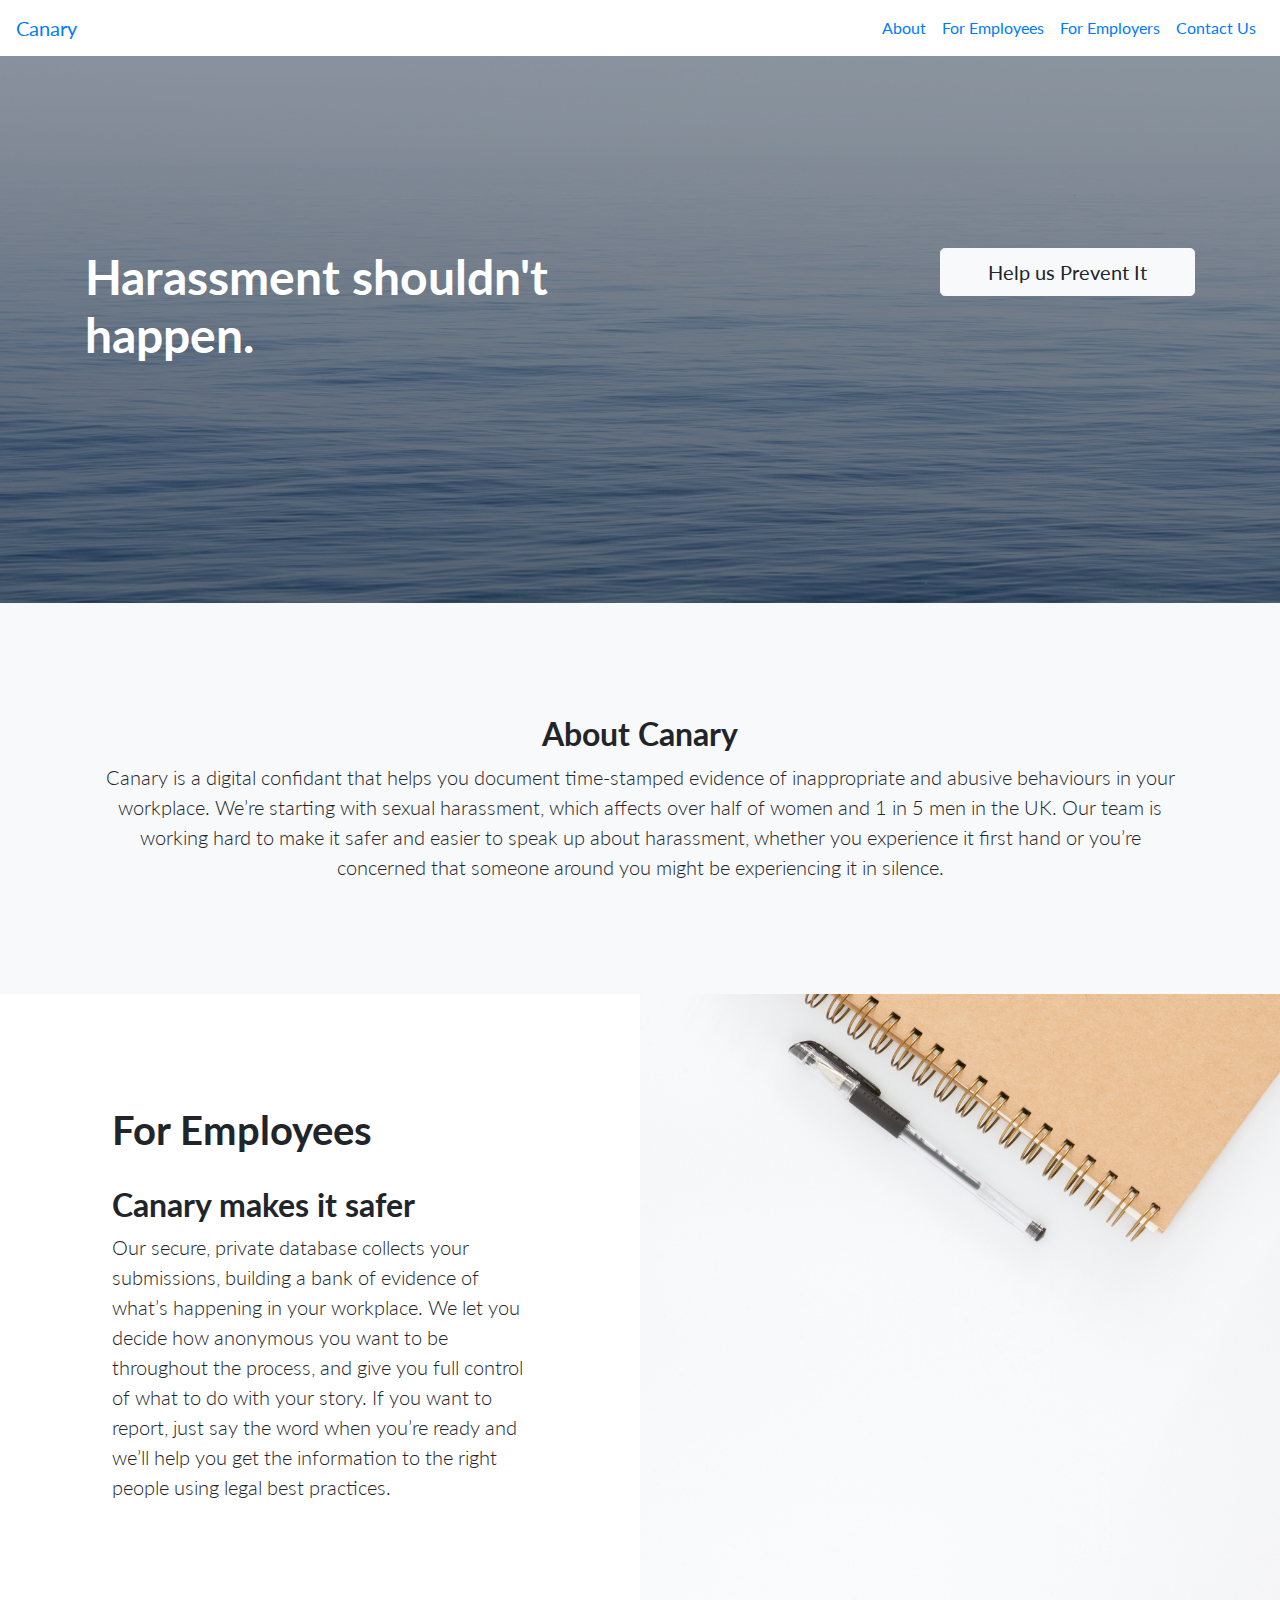
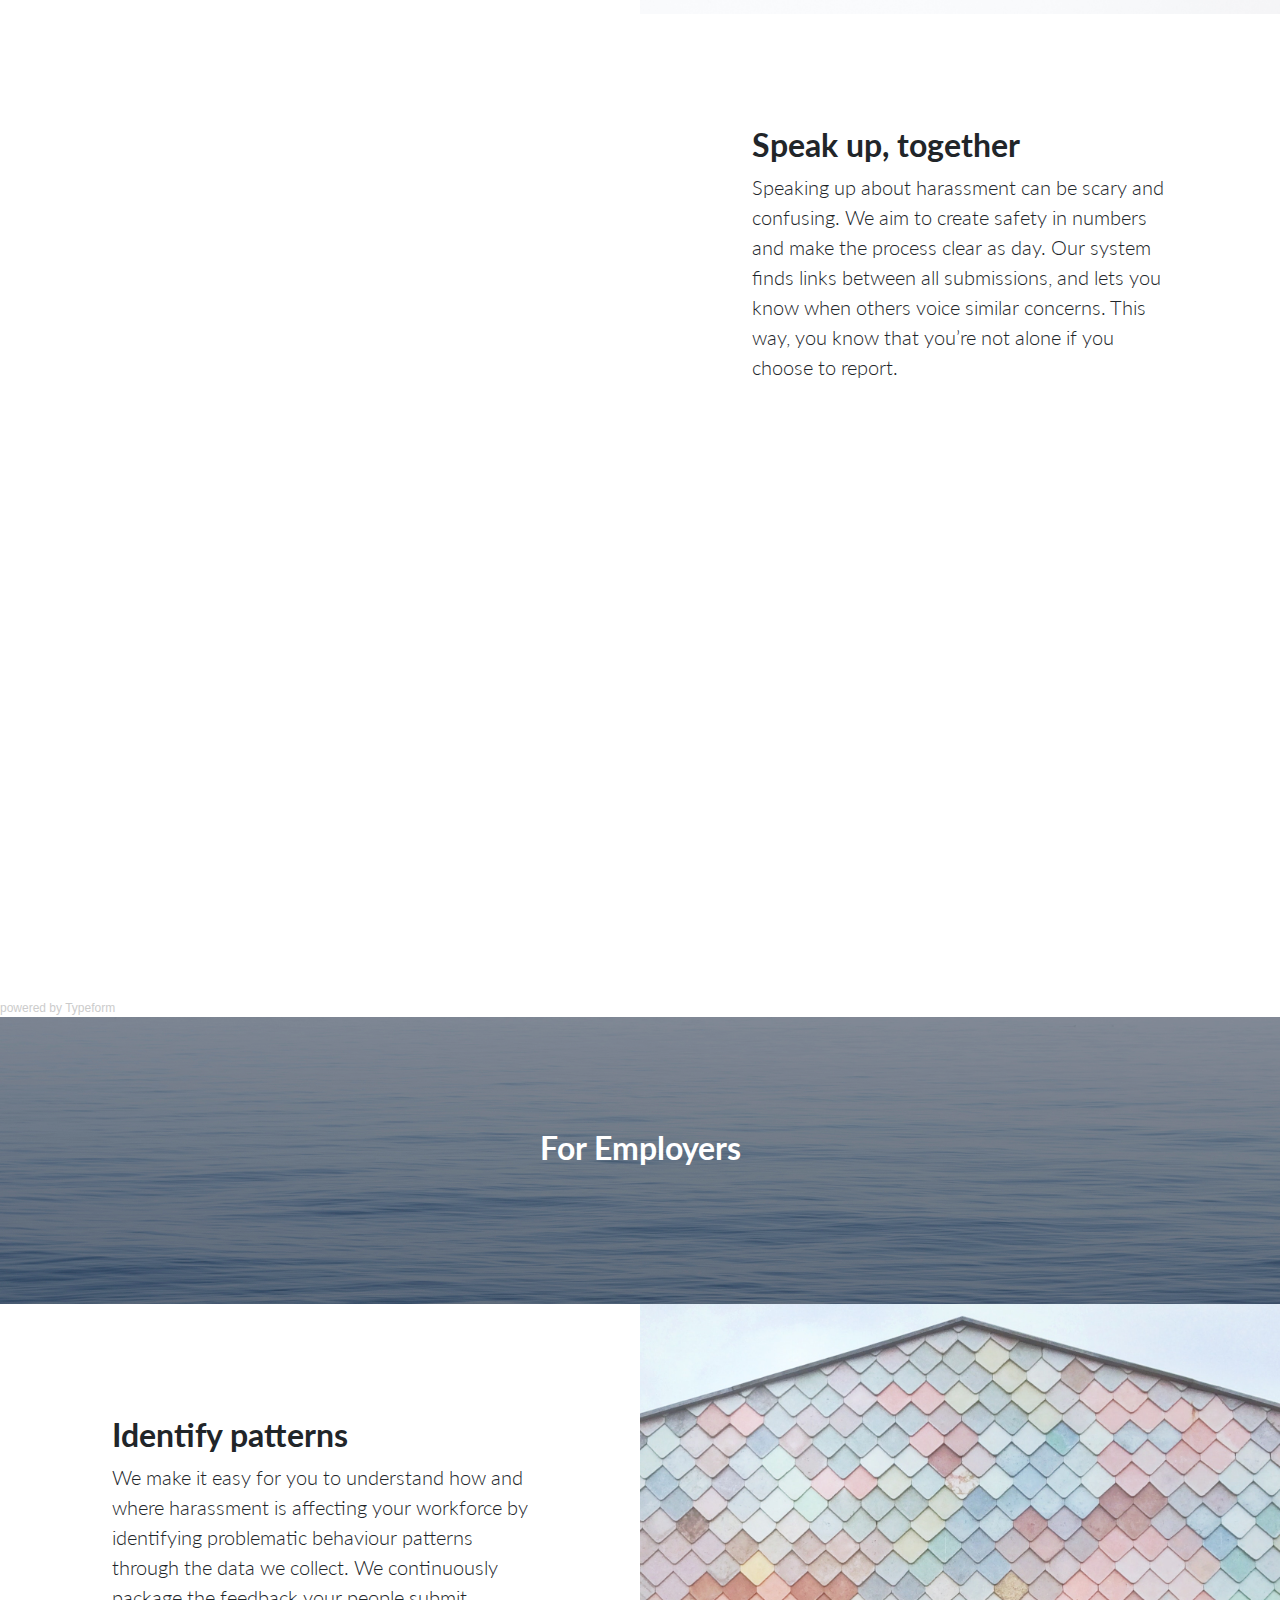
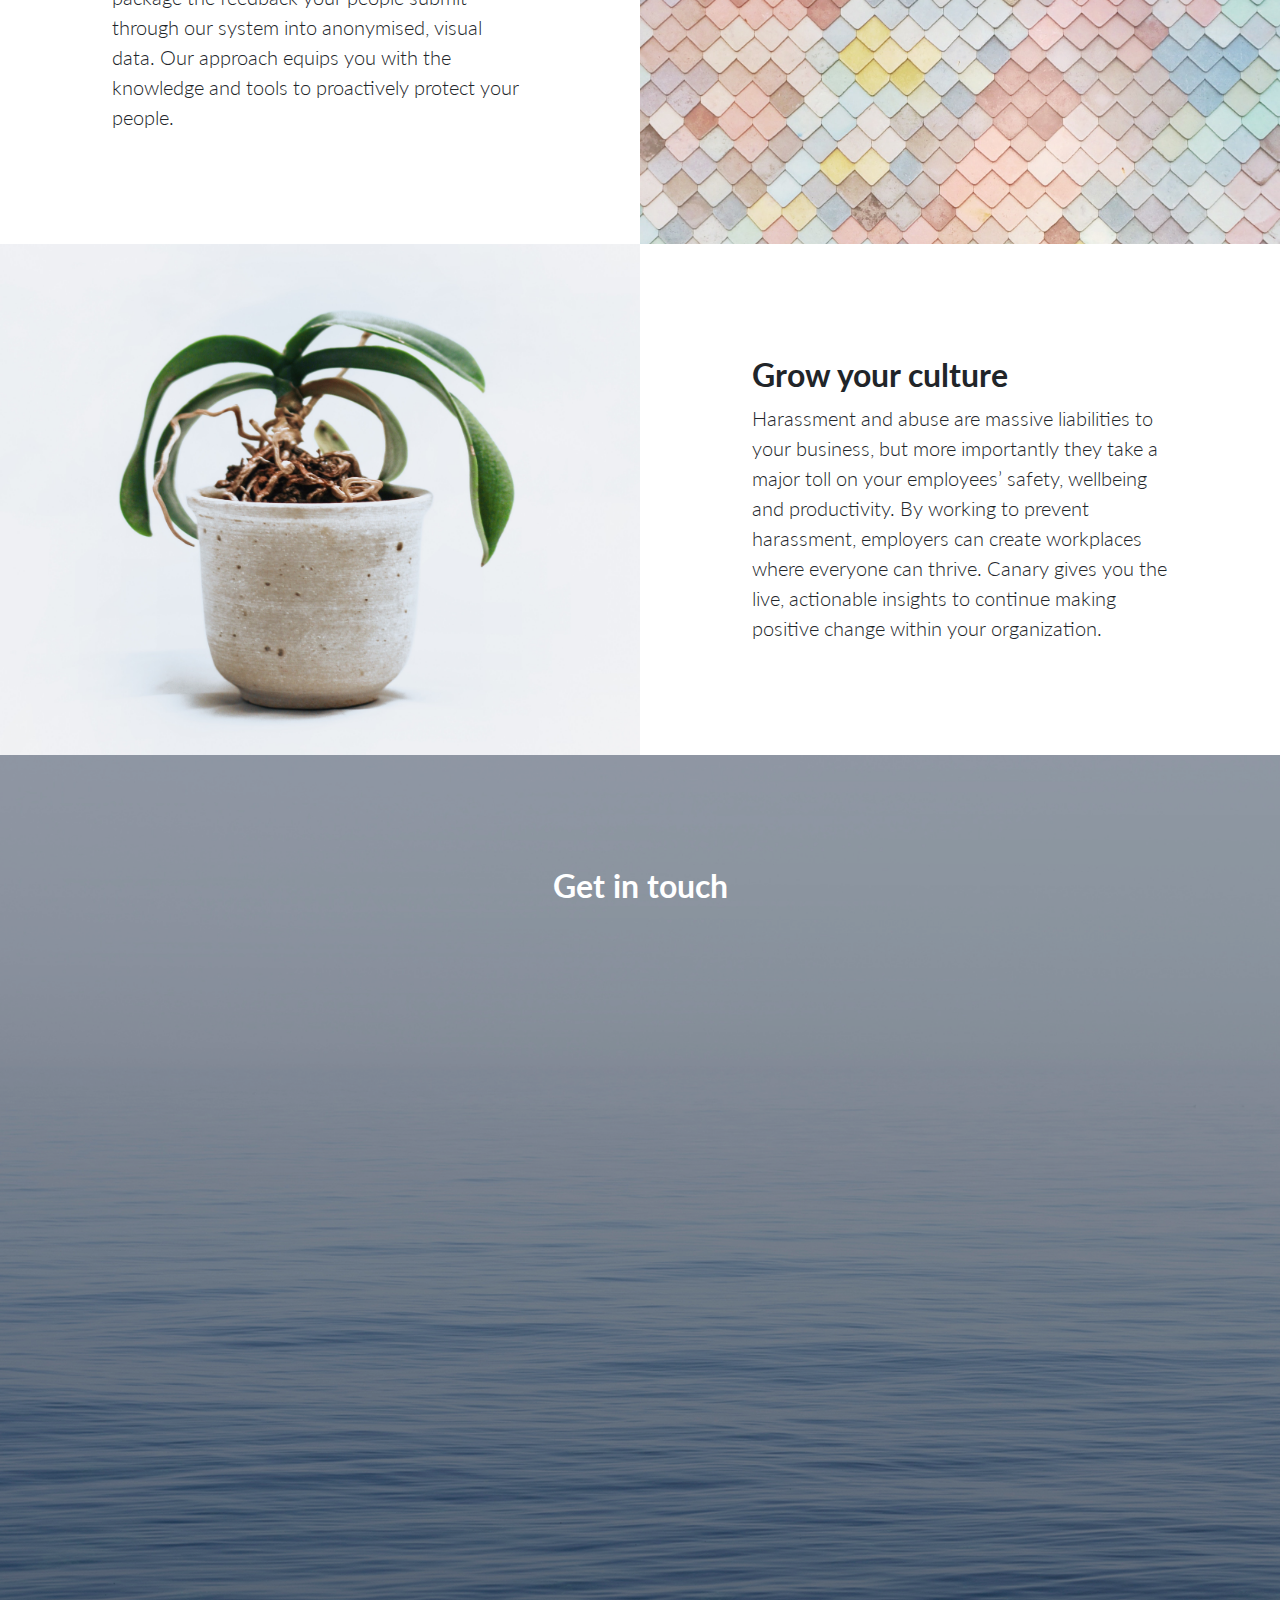
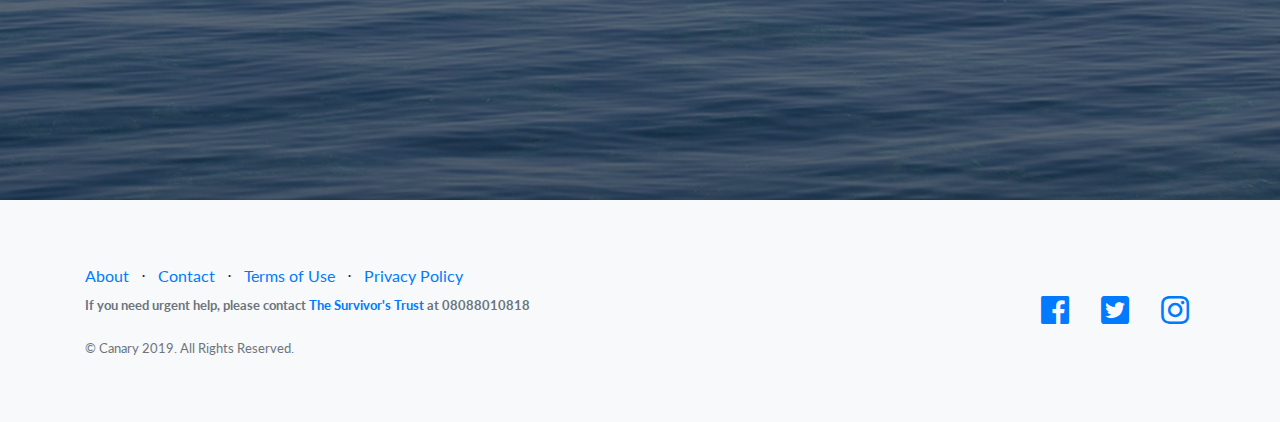
==== commit c5577f36: "embed typeform" ====
--- a/index.html
+++ b/index.html
@@ -39,16 +39,16 @@
       <div class="collapse navbar-collapse" id="navbarSupportedContent">
         <ul class="navbar-nav ml-auto">
           <li class="nav-item active">
-            <a class="nav-link" href="#about">About</a>
+            <a class="nav-link" href="#">About</a>
           </li>
           <li class="nav-item">
-            <a class="nav-link" href="#employees">For Employees</a>
+            <a class="nav-link" href="#">For Employees</a>
           </li>
           <li class="nav-item">
-              <a class="nav-link" href="#employers">For Employers</a>
+              <a class="nav-link" href="#">For Employers</a>
           </li>
           <li class="nav-item">
-            <a class="nav-link" href="#contactus">Contact Us</a>
+            <a class="nav-link" href="#">Contact Us</a>
         </li>
         </ul>
       </div>
@@ -72,17 +72,15 @@
 
   <!-- About Canary -->
   <section class="features-icons bg-light text-center">
-    <div id='about'>
-      <div class="container">
+    <div class="container">
         <div class="col-lg-12 order-lg-1 my-auto showcase-text">
-          <h2>About Canary</h2>
-          <p class="lead mb-0">
-            Canary is a digital confidant that helps you document time-stamped evidence of inappropriate and abusive behaviours in your workplace. We’re starting with sexual harassment, which affects over half of women and 1 in 5 men in the UK. Our team is working hard to make it safer and easier to speak up about harassment, whether you experience it first hand or you’re concerned that someone around you might be experiencing it in silence. 
-          </p>
-        </div>
-      </div>
-    </div>
-  </section>
+            <h2>About Canary</h2>
+            <p class="lead mb-0">
+              Canary is a digital confidant that helps you document time-stamped evidence of inappropriate and abusive behaviours in your workplace. We’re starting with sexual harassment, which affects over half of women and 1 in 5 men in the UK. Our team is working hard to make it safer and easier to speak up about harassment, whether you experience it first hand or you’re concerned that someone around you might be experiencing it in silence. 
+            </p>
+          </div>
+        </div>
+    </section>
 
   <!-- Reporting Tool Signup 
   <section class="call-to-action text-white text-center">
@@ -112,44 +110,31 @@
   <!-- Image Showcases -- 4 sections -->
   <section class="showcase">
     <div class="container-fluid p-0">
-      <div id='employees'>
-                <!-- Employers headiing -->
-        <section class="call-to-action text-white text-center">
-          <div class="overlay"></div>
-          <div class="container">
-            <div class="row">
-              <div class="col-xl-9 mx-auto">
-                <h2 class="mb-4">For Employees</h2>
-              </div>
-            </div>
-          </div>
-        </section>
-        
-        <div class="row no-gutters">
-
-          <!-- Canary makes it safer -->
-          <div class="col-lg-6 order-lg-2 text-white showcase-img" style="background-image: url('img/note.jpg');"></div>
-          <div class="col-lg-6 order-lg-1 my-auto showcase-text">
-            <h2>Canary makes it safer</h2>
-            <p class="lead mb-0">Our secure, private database collects your submissions, building a bank of evidence of what’s happening in your workplace. We let you decide how anonymous you want to be throughout the process, and give you full control of what to do with your story. If you want to report, just say the word when you’re ready and we’ll help you get the information to the right people using legal best practices.
-            </p>
-          </div>
-        </div>
-
-
+      <div class="row no-gutters">
+
+        <!-- Canary makes it safer -->
+        <div class="col-lg-6 order-lg-2 text-white showcase-img" style="background-image: url('img/note.jpg');"></div>
+        <div class="col-lg-6 order-lg-1 my-auto showcase-text">
+          <h1>For Employees</h1> <br>
+          <h2>Canary makes it safer</h2>
+          <p class="lead mb-0">Our secure, private database collects your submissions, building a bank of evidence of what’s happening in your workplace. We let you decide how anonymous you want to be throughout the process, and give you full control of what to do with your story. If you want to report, just say the word when you’re ready and we’ll help you get the information to the right people using legal best practices.
+          </p>
+        </div>
+      </div>
+      
         <!-- Speak up, Together -->
-        <div class="row no-gutters">
-          <div class="col-lg-6 text-white showcase-img" style="background-image: url('img/hands-circle.jpg');"></div>
-          <div class="col-lg-6 my-auto showcase-text">
-            <h2>Speak up, together</h2>
-            <p class="lead mb-0">Speaking up about harassment can be scary and confusing. We aim to create safety in numbers and make the process clear as day. Our system finds links between all submissions, and lets you know when others voice similar concerns. This way, you know that you’re not alone if you choose to report. 
-          </div>
-        </div>
-      </div>
-
-      <div id='employers'>
+      <div class="row no-gutters">
+        <div class="col-lg-6 text-white showcase-img" style="background-image: url('img/hands-circle.jpg');"></div>
+        <div class="col-lg-6 my-auto showcase-text">
+          <h2>Speak up, together</h2>
+          <p class="lead mb-0">Speaking up about harassment can be scary and confusing. We aim to create safety in numbers and make the process clear as day. Our system finds links between all submissions, and lets you know when others voice similar concerns. This way, you know that you’re not alone if you choose to report. 
+          </div>
+      </div>
+
+      <div class="typeform-widget" data-url="https://sarahamilton.typeform.com/to/h18sld" data-transparency="50" data-hide-headers=true data-hide-footer=true style="width: 100%; height: 500px;"></div> <script> (function() { var qs,js,q,s,d=document, gi=d.getElementById, ce=d.createElement, gt=d.getElementsByTagName, id="typef_orm", b="https://embed.typeform.com/"; if(!gi.call(d,id)) { js=ce.call(d,"script"); js.id=id; js.src=b+"embed.js"; q=gt.call(d,"script")[0]; q.parentNode.insertBefore(js,q) } })() </script> <div style="font-family: Sans-Serif;font-size: 12px;color: #999;opacity: 0.5; padding-top: 5px;"> powered by <a href="https://admin.typeform.com/signup?utm_campaign=h18sld&utm_source=typeform.com-13385430-Basic&utm_medium=typeform&utm_content=typeform-embedded-poweredbytypeform&utm_term=EN" style="color: #999" target="_blank">Typeform</a> </div>
+
         <!-- Employers headiing -->
-        <section class="call-to-action text-white text-center">
+      <section class="call-to-action text-white text-center">
           <div class="overlay"></div>
           <div class="container">
             <div class="row">
@@ -161,21 +146,20 @@
         </section>
      
        <!-- Identify patterns -->
-        <div class="row no-gutters">
-          <div class="col-lg-6 order-lg-2 text-white showcase-img" style="background-image: url('img/pattern.jpg');"></div>
-          <div class="col-lg-6 order-lg-1 my-auto showcase-text">
-            <h2>Identify patterns</h2>
-            <p class="lead mb-0">We make it easy for you to understand how and where harassment is affecting your workforce by identifying problematic behaviour patterns through the data we collect. We continuously package the feedback your people submit through our system into anonymised, visual data. Our approach equips you with the knowledge and tools to proactively protect your people.  </p>
-          </div>
-        </div>
+      <div class="row no-gutters">
+        <div class="col-lg-6 order-lg-2 text-white showcase-img" style="background-image: url('img/pattern.jpg');"></div>
+        <div class="col-lg-6 order-lg-1 my-auto showcase-text">
+          <h2>Identify patterns</h2>
+          <p class="lead mb-0">We make it easy for you to understand how and where harassment is affecting your workforce by identifying problematic behaviour patterns through the data we collect. We continuously package the feedback your people submit through our system into anonymised, visual data. Our approach equips you with the knowledge and tools to proactively protect your people.  </p>
+        </div>
+      </div>
 
        <!-- Culture change -->
-        <div class="row no-gutters">
-          <div class="col-lg-6 text-white showcase-img" style="background-image: url('img/plant.jpg');"></div>
-          <div class="col-lg-6 my-auto showcase-text">
-            <h2>Grow your culture</h2>
-            <p class="lead mb-0">Harassment and abuse are massive liabilities to your business, but more importantly they take a major toll on your employees’ safety, wellbeing and productivity. By working to prevent harassment, employers can create workplaces where everyone can thrive. Canary gives you the live, actionable insights to continue making positive change within your organization. </p>
-          </div>
+      <div class="row no-gutters">
+        <div class="col-lg-6 text-white showcase-img" style="background-image: url('img/plant.jpg');"></div>
+        <div class="col-lg-6 my-auto showcase-text">
+          <h2>Grow your culture</h2>
+          <p class="lead mb-0">Harassment and abuse are massive liabilities to your business, but more importantly they take a major toll on your employees’ safety, wellbeing and productivity. By working to prevent harassment, employers can create workplaces where everyone can thrive. Canary gives you the live, actionable insights to continue making positive change within your organization. </p>
         </div>
       </div>
     </div>
@@ -213,16 +197,13 @@
   </section> -->
 
    <!-- Contact Us -->
-  <section class="call-to-action text-white text-center">
-    <div id='contactus'>
-      <div class="overlay"></div>
-      <div class="container">
-        <div class="row">
-          <div class="col-xl-9 mx-auto">
-            <h2 class="mb-4">Get in touch</h2>
-            <iframe src="https://docs.google.com/forms/d/e/1FAIpQLScsoRsLa7KCPvJ593HIVhXwELz2qjq2Db52X56xwhgcPw1Wvg/viewform?embedded=true" width="640" height="753" frameborder="0" marginheight="0" marginwidth="0">Loading...</iframe>  
-          </div>
-        </div>
+   <section class="call-to-action text-white text-center">
+    <div class="overlay"></div>
+    <div class="container">
+      <div class="row">
+        <div class="col-xl-9 mx-auto">
+          <h2 class="mb-4">Get in touch</h2>
+          <iframe src="https://docs.google.com/forms/d/e/1FAIpQLScsoRsLa7KCPvJ593HIVhXwELz2qjq2Db52X56xwhgcPw1Wvg/viewform?embedded=true" width="640" height="753" frameborder="0" marginheight="0" marginwidth="0">Loading...</iframe>  </div>
       </div>
     </div>
   </section>
@@ -258,11 +239,11 @@
         <div class="col-lg-6 h-100 text-center text-lg-left my-auto">
           <ul class="list-inline mb-2">
             <li class="list-inline-item">
-              <a href="#about">About</a>
+              <a href="#">About</a>
             </li>
             <li class="list-inline-item">&sdot;</li>
             <li class="list-inline-item">
-              <a href="#contactus">Contact</a>
+              <a href="#">Contact</a>
             </li>
             <li class="list-inline-item">&sdot;</li>
             <li class="list-inline-item">
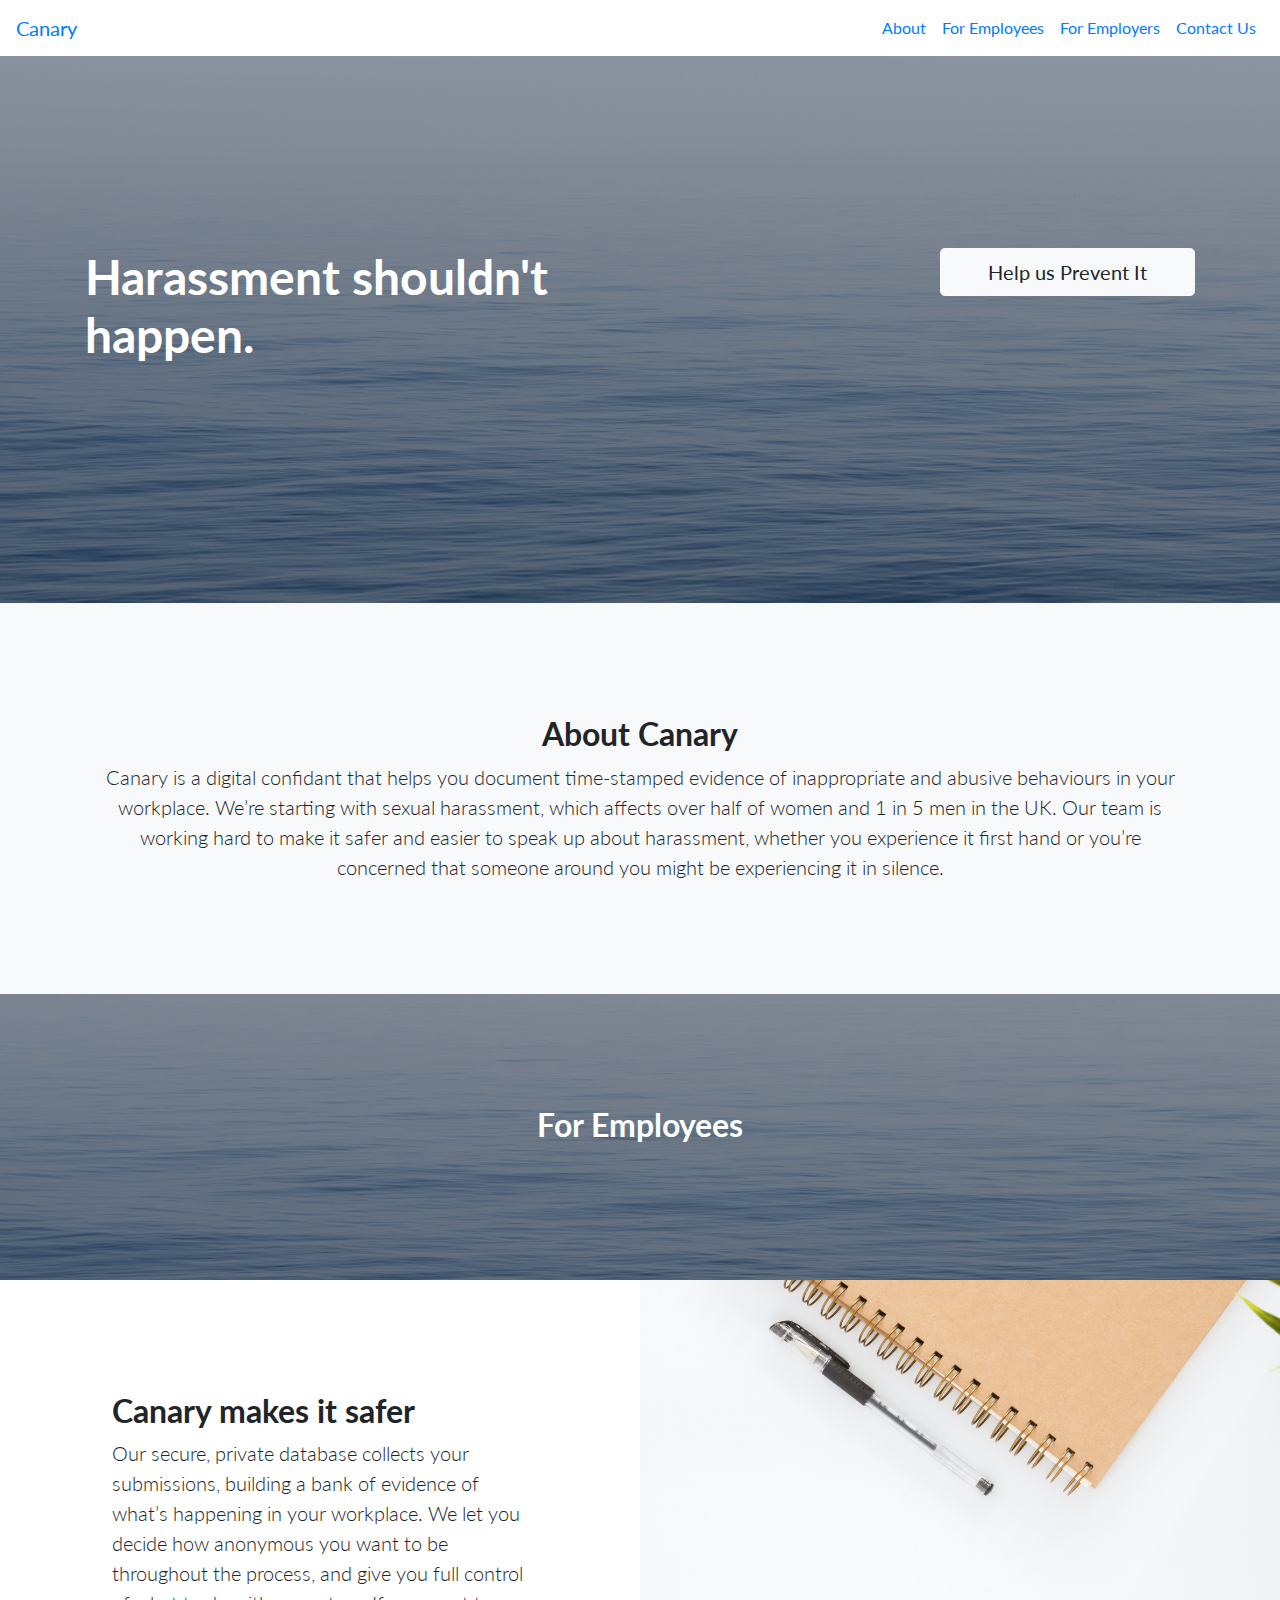
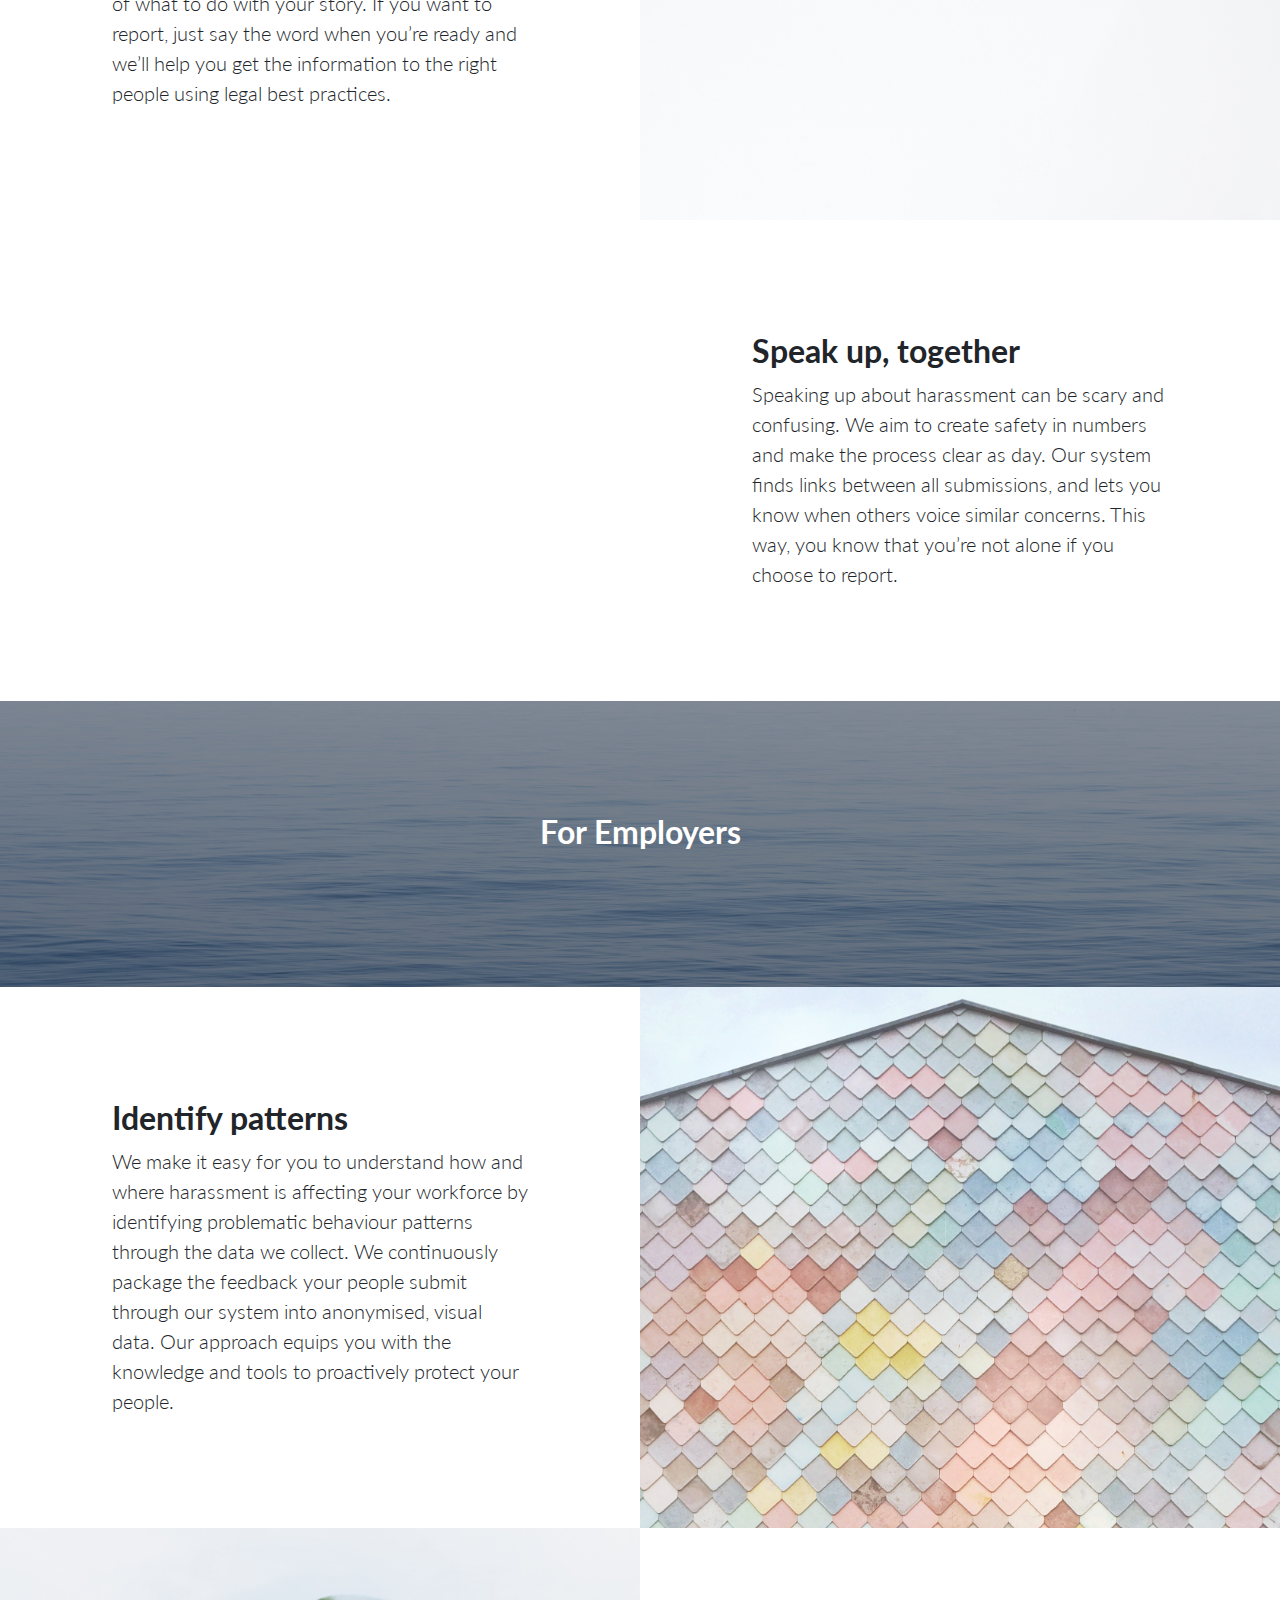
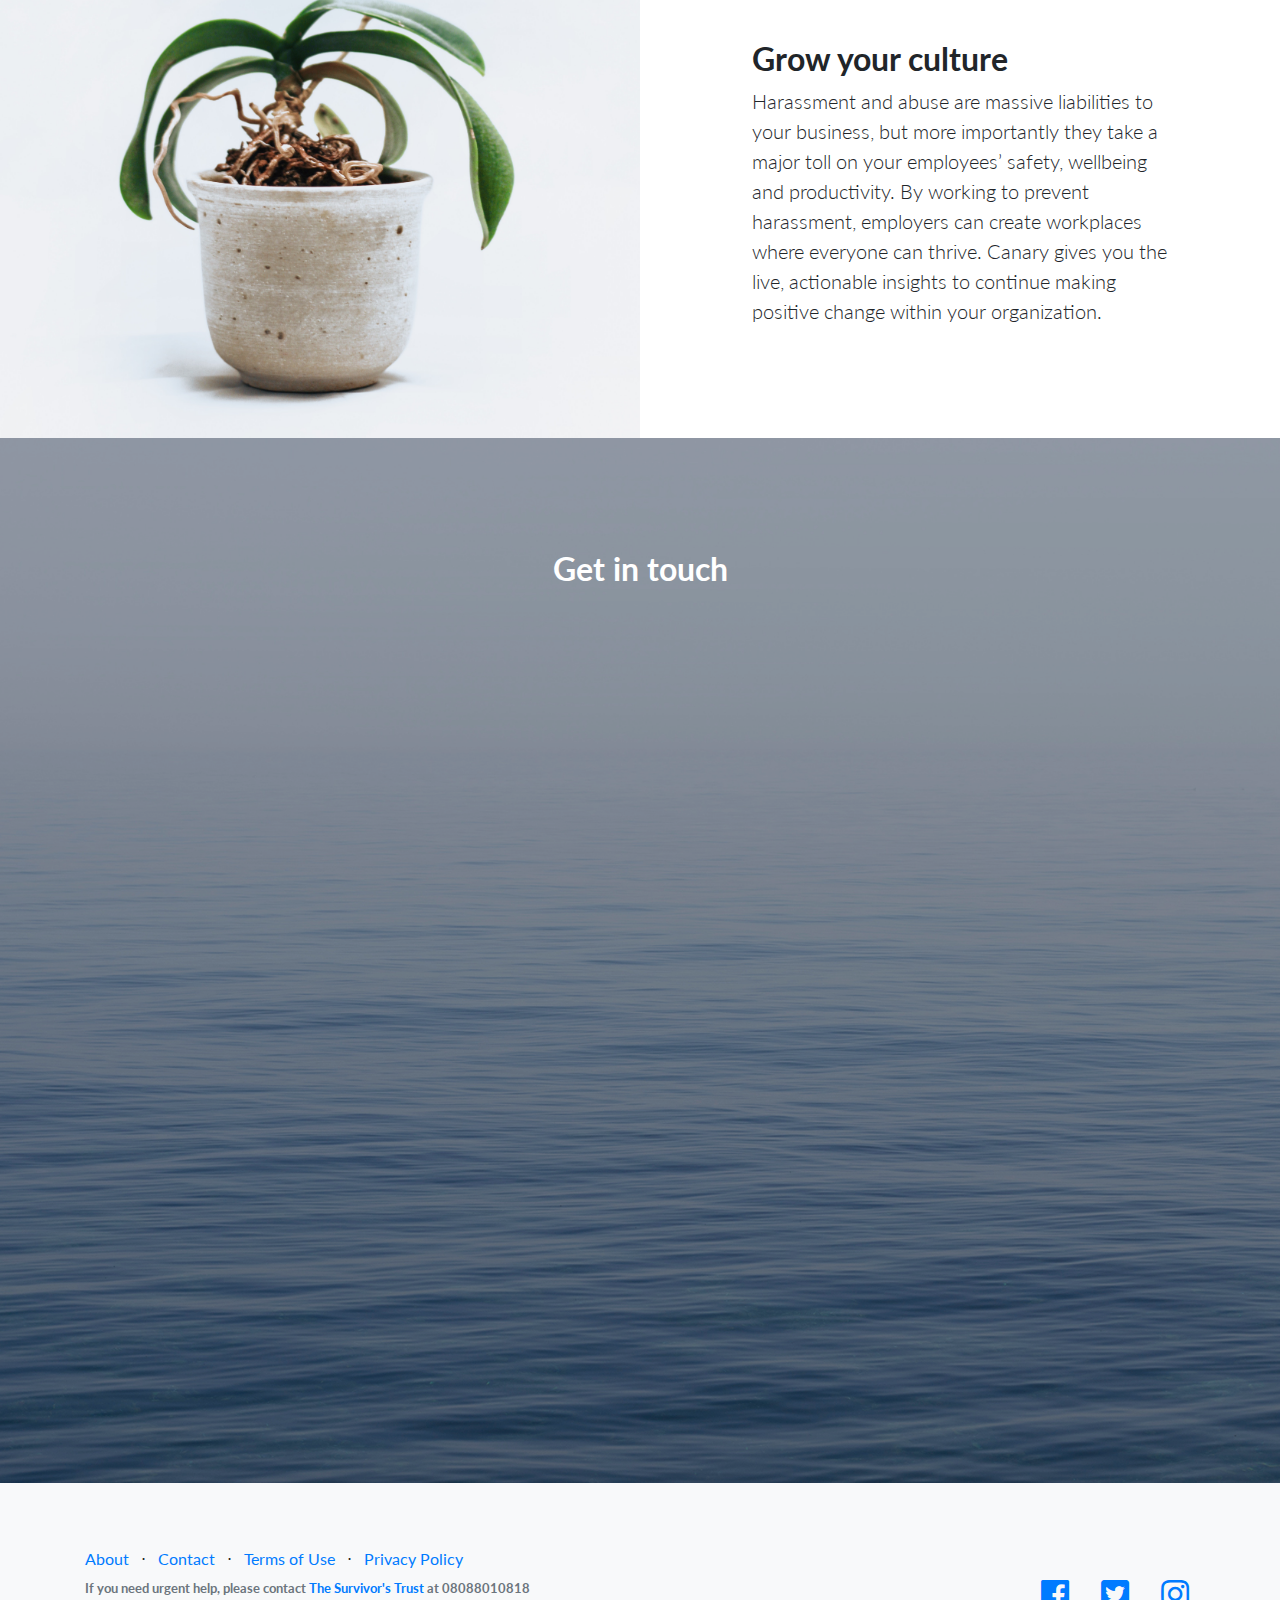
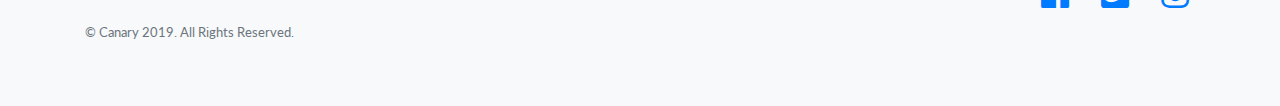
==== commit 0cbe74ea: "merge conflict" ====
--- a/index.html
+++ b/index.html
@@ -39,16 +39,16 @@
       <div class="collapse navbar-collapse" id="navbarSupportedContent">
         <ul class="navbar-nav ml-auto">
           <li class="nav-item active">
-            <a class="nav-link" href="#">About</a>
+            <a class="nav-link" href="#about">About</a>
           </li>
           <li class="nav-item">
-            <a class="nav-link" href="#">For Employees</a>
+            <a class="nav-link" href="#employees">For Employees</a>
           </li>
           <li class="nav-item">
-              <a class="nav-link" href="#">For Employers</a>
+              <a class="nav-link" href="#employers">For Employers</a>
           </li>
           <li class="nav-item">
-            <a class="nav-link" href="#">Contact Us</a>
+            <a class="nav-link" href="#contactus">Contact Us</a>
         </li>
         </ul>
       </div>
@@ -72,15 +72,17 @@
 
   <!-- About Canary -->
   <section class="features-icons bg-light text-center">
-    <div class="container">
+    <div id='about'>
+      <div class="container">
         <div class="col-lg-12 order-lg-1 my-auto showcase-text">
-            <h2>About Canary</h2>
-            <p class="lead mb-0">
-              Canary is a digital confidant that helps you document time-stamped evidence of inappropriate and abusive behaviours in your workplace. We’re starting with sexual harassment, which affects over half of women and 1 in 5 men in the UK. Our team is working hard to make it safer and easier to speak up about harassment, whether you experience it first hand or you’re concerned that someone around you might be experiencing it in silence. 
-            </p>
-          </div>
-        </div>
-    </section>
+          <h2>About Canary</h2>
+          <p class="lead mb-0">
+            Canary is a digital confidant that helps you document time-stamped evidence of inappropriate and abusive behaviours in your workplace. We’re starting with sexual harassment, which affects over half of women and 1 in 5 men in the UK. Our team is working hard to make it safer and easier to speak up about harassment, whether you experience it first hand or you’re concerned that someone around you might be experiencing it in silence. 
+          </p>
+        </div>
+      </div>
+    </div>
+  </section>
 
   <!-- Reporting Tool Signup 
   <section class="call-to-action text-white text-center">
@@ -110,31 +112,44 @@
   <!-- Image Showcases -- 4 sections -->
   <section class="showcase">
     <div class="container-fluid p-0">
-      <div class="row no-gutters">
-
-        <!-- Canary makes it safer -->
-        <div class="col-lg-6 order-lg-2 text-white showcase-img" style="background-image: url('img/note.jpg');"></div>
-        <div class="col-lg-6 order-lg-1 my-auto showcase-text">
-          <h1>For Employees</h1> <br>
-          <h2>Canary makes it safer</h2>
-          <p class="lead mb-0">Our secure, private database collects your submissions, building a bank of evidence of what’s happening in your workplace. We let you decide how anonymous you want to be throughout the process, and give you full control of what to do with your story. If you want to report, just say the word when you’re ready and we’ll help you get the information to the right people using legal best practices.
-          </p>
-        </div>
-      </div>
-      
+      <div id='employees'>
+                <!-- Employers headiing -->
+        <section class="call-to-action text-white text-center">
+          <div class="overlay"></div>
+          <div class="container">
+            <div class="row">
+              <div class="col-xl-9 mx-auto">
+                <h2 class="mb-4">For Employees</h2>
+              </div>
+            </div>
+          </div>
+        </section>
+        
+        <div class="row no-gutters">
+
+          <!-- Canary makes it safer -->
+          <div class="col-lg-6 order-lg-2 text-white showcase-img" style="background-image: url('img/note.jpg');"></div>
+          <div class="col-lg-6 order-lg-1 my-auto showcase-text">
+            <h2>Canary makes it safer</h2>
+            <p class="lead mb-0">Our secure, private database collects your submissions, building a bank of evidence of what’s happening in your workplace. We let you decide how anonymous you want to be throughout the process, and give you full control of what to do with your story. If you want to report, just say the word when you’re ready and we’ll help you get the information to the right people using legal best practices.
+            </p>
+          </div>
+        </div>
+
+
         <!-- Speak up, Together -->
-      <div class="row no-gutters">
-        <div class="col-lg-6 text-white showcase-img" style="background-image: url('img/hands-circle.jpg');"></div>
-        <div class="col-lg-6 my-auto showcase-text">
-          <h2>Speak up, together</h2>
-          <p class="lead mb-0">Speaking up about harassment can be scary and confusing. We aim to create safety in numbers and make the process clear as day. Our system finds links between all submissions, and lets you know when others voice similar concerns. This way, you know that you’re not alone if you choose to report. 
-          </div>
-      </div>
-
-      <div class="typeform-widget" data-url="https://sarahamilton.typeform.com/to/h18sld" data-transparency="50" data-hide-headers=true data-hide-footer=true style="width: 100%; height: 500px;"></div> <script> (function() { var qs,js,q,s,d=document, gi=d.getElementById, ce=d.createElement, gt=d.getElementsByTagName, id="typef_orm", b="https://embed.typeform.com/"; if(!gi.call(d,id)) { js=ce.call(d,"script"); js.id=id; js.src=b+"embed.js"; q=gt.call(d,"script")[0]; q.parentNode.insertBefore(js,q) } })() </script> <div style="font-family: Sans-Serif;font-size: 12px;color: #999;opacity: 0.5; padding-top: 5px;"> powered by <a href="https://admin.typeform.com/signup?utm_campaign=h18sld&utm_source=typeform.com-13385430-Basic&utm_medium=typeform&utm_content=typeform-embedded-poweredbytypeform&utm_term=EN" style="color: #999" target="_blank">Typeform</a> </div>
-
+        <div class="row no-gutters">
+          <div class="col-lg-6 text-white showcase-img" style="background-image: url('img/hands-circle.jpg');"></div>
+          <div class="col-lg-6 my-auto showcase-text">
+            <h2>Speak up, together</h2>
+            <p class="lead mb-0">Speaking up about harassment can be scary and confusing. We aim to create safety in numbers and make the process clear as day. Our system finds links between all submissions, and lets you know when others voice similar concerns. This way, you know that you’re not alone if you choose to report. 
+          </div>
+        </div>
+      </div>
+
+      <div id='employers'>
         <!-- Employers headiing -->
-      <section class="call-to-action text-white text-center">
+        <section class="call-to-action text-white text-center">
           <div class="overlay"></div>
           <div class="container">
             <div class="row">
@@ -146,20 +161,21 @@
         </section>
      
        <!-- Identify patterns -->
-      <div class="row no-gutters">
-        <div class="col-lg-6 order-lg-2 text-white showcase-img" style="background-image: url('img/pattern.jpg');"></div>
-        <div class="col-lg-6 order-lg-1 my-auto showcase-text">
-          <h2>Identify patterns</h2>
-          <p class="lead mb-0">We make it easy for you to understand how and where harassment is affecting your workforce by identifying problematic behaviour patterns through the data we collect. We continuously package the feedback your people submit through our system into anonymised, visual data. Our approach equips you with the knowledge and tools to proactively protect your people.  </p>
-        </div>
-      </div>
+        <div class="row no-gutters">
+          <div class="col-lg-6 order-lg-2 text-white showcase-img" style="background-image: url('img/pattern.jpg');"></div>
+          <div class="col-lg-6 order-lg-1 my-auto showcase-text">
+            <h2>Identify patterns</h2>
+            <p class="lead mb-0">We make it easy for you to understand how and where harassment is affecting your workforce by identifying problematic behaviour patterns through the data we collect. We continuously package the feedback your people submit through our system into anonymised, visual data. Our approach equips you with the knowledge and tools to proactively protect your people.  </p>
+          </div>
+        </div>
 
        <!-- Culture change -->
-      <div class="row no-gutters">
-        <div class="col-lg-6 text-white showcase-img" style="background-image: url('img/plant.jpg');"></div>
-        <div class="col-lg-6 my-auto showcase-text">
-          <h2>Grow your culture</h2>
-          <p class="lead mb-0">Harassment and abuse are massive liabilities to your business, but more importantly they take a major toll on your employees’ safety, wellbeing and productivity. By working to prevent harassment, employers can create workplaces where everyone can thrive. Canary gives you the live, actionable insights to continue making positive change within your organization. </p>
+        <div class="row no-gutters">
+          <div class="col-lg-6 text-white showcase-img" style="background-image: url('img/plant.jpg');"></div>
+          <div class="col-lg-6 my-auto showcase-text">
+            <h2>Grow your culture</h2>
+            <p class="lead mb-0">Harassment and abuse are massive liabilities to your business, but more importantly they take a major toll on your employees’ safety, wellbeing and productivity. By working to prevent harassment, employers can create workplaces where everyone can thrive. Canary gives you the live, actionable insights to continue making positive change within your organization. </p>
+          </div>
         </div>
       </div>
     </div>
@@ -197,13 +213,16 @@
   </section> -->
 
    <!-- Contact Us -->
-   <section class="call-to-action text-white text-center">
-    <div class="overlay"></div>
-    <div class="container">
-      <div class="row">
-        <div class="col-xl-9 mx-auto">
-          <h2 class="mb-4">Get in touch</h2>
-          <iframe src="https://docs.google.com/forms/d/e/1FAIpQLScsoRsLa7KCPvJ593HIVhXwELz2qjq2Db52X56xwhgcPw1Wvg/viewform?embedded=true" width="640" height="753" frameborder="0" marginheight="0" marginwidth="0">Loading...</iframe>  </div>
+  <section class="call-to-action text-white text-center">
+    <div id='contactus'>
+      <div class="overlay"></div>
+      <div class="container">
+        <div class="row">
+          <div class="col-xl-9 mx-auto">
+            <h2 class="mb-4">Get in touch</h2>
+            <iframe src="https://docs.google.com/forms/d/e/1FAIpQLScsoRsLa7KCPvJ593HIVhXwELz2qjq2Db52X56xwhgcPw1Wvg/viewform?embedded=true" width="640" height="753" frameborder="0" marginheight="0" marginwidth="0">Loading...</iframe>  
+          </div>
+        </div>
       </div>
     </div>
   </section>
@@ -239,11 +258,11 @@
         <div class="col-lg-6 h-100 text-center text-lg-left my-auto">
           <ul class="list-inline mb-2">
             <li class="list-inline-item">
-              <a href="#">About</a>
+              <a href="#about">About</a>
             </li>
             <li class="list-inline-item">&sdot;</li>
             <li class="list-inline-item">
-              <a href="#">Contact</a>
+              <a href="#contactus">Contact</a>
             </li>
             <li class="list-inline-item">&sdot;</li>
             <li class="list-inline-item">
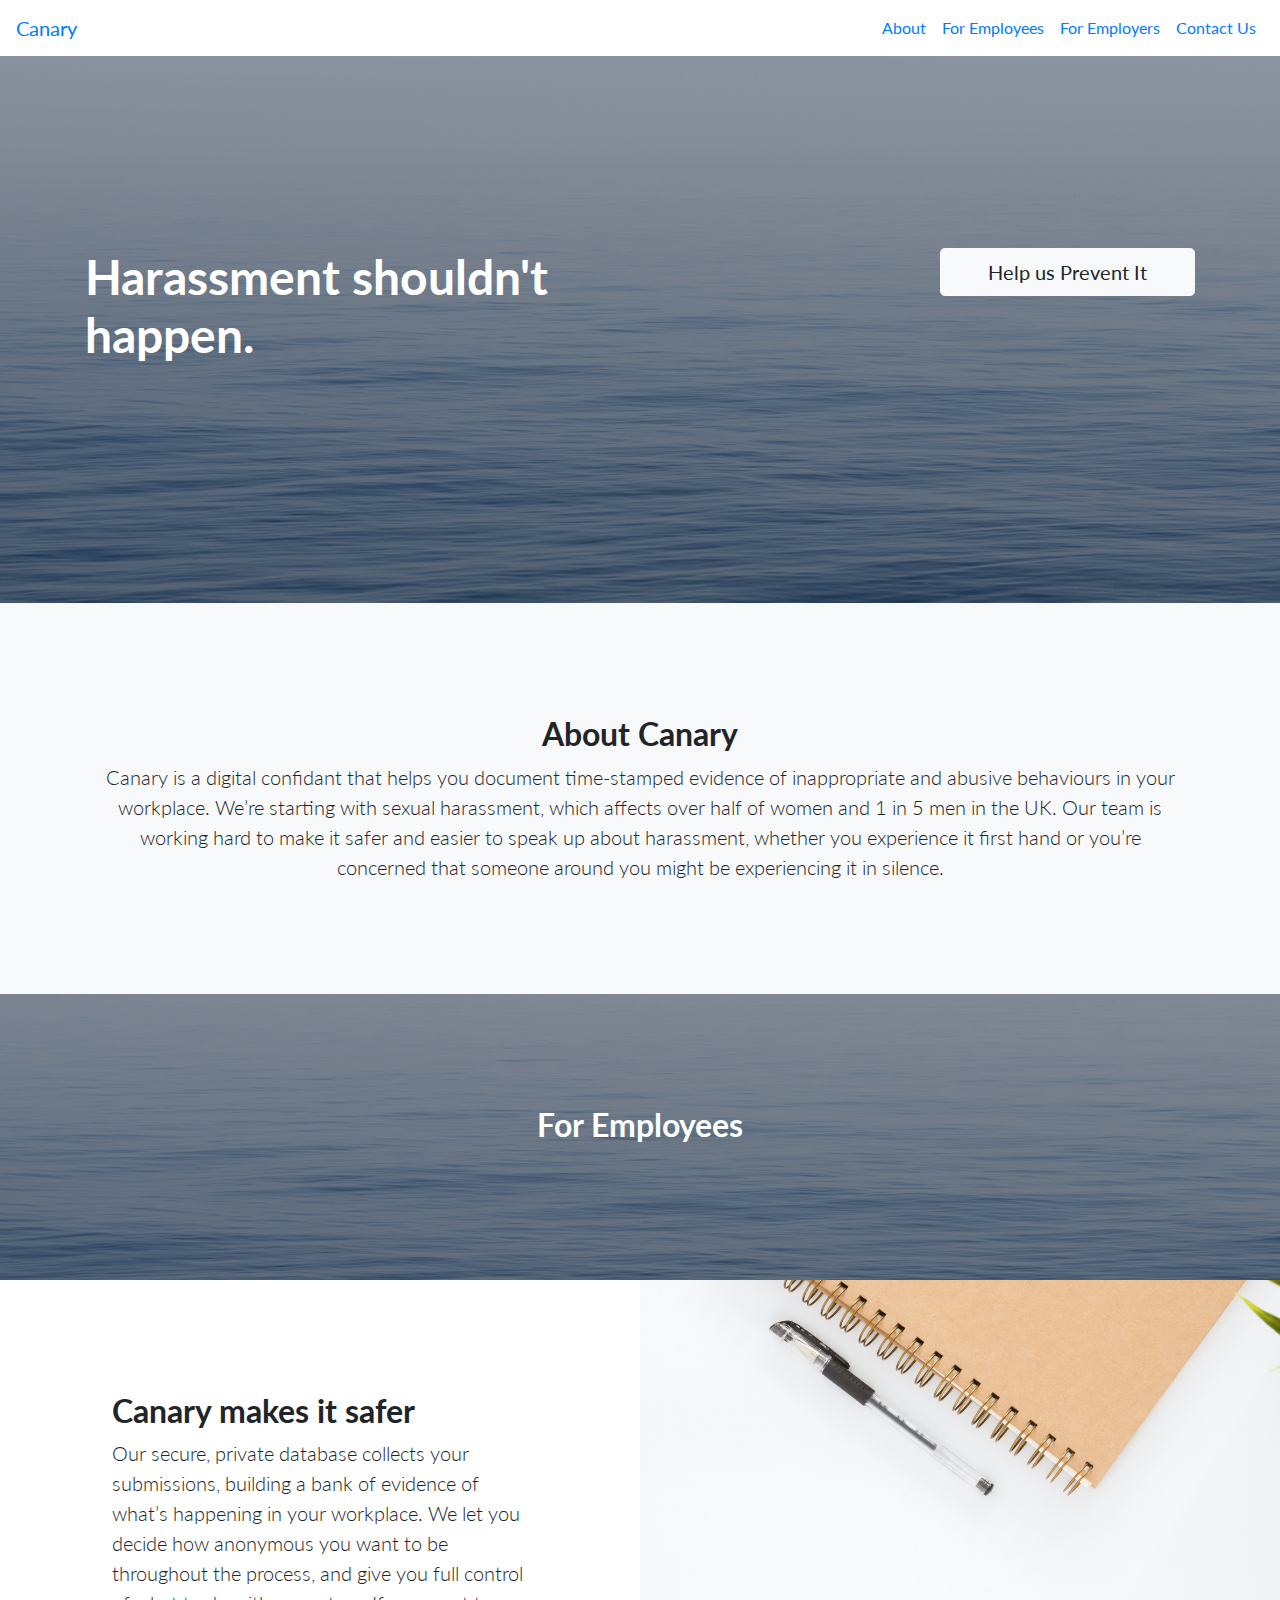
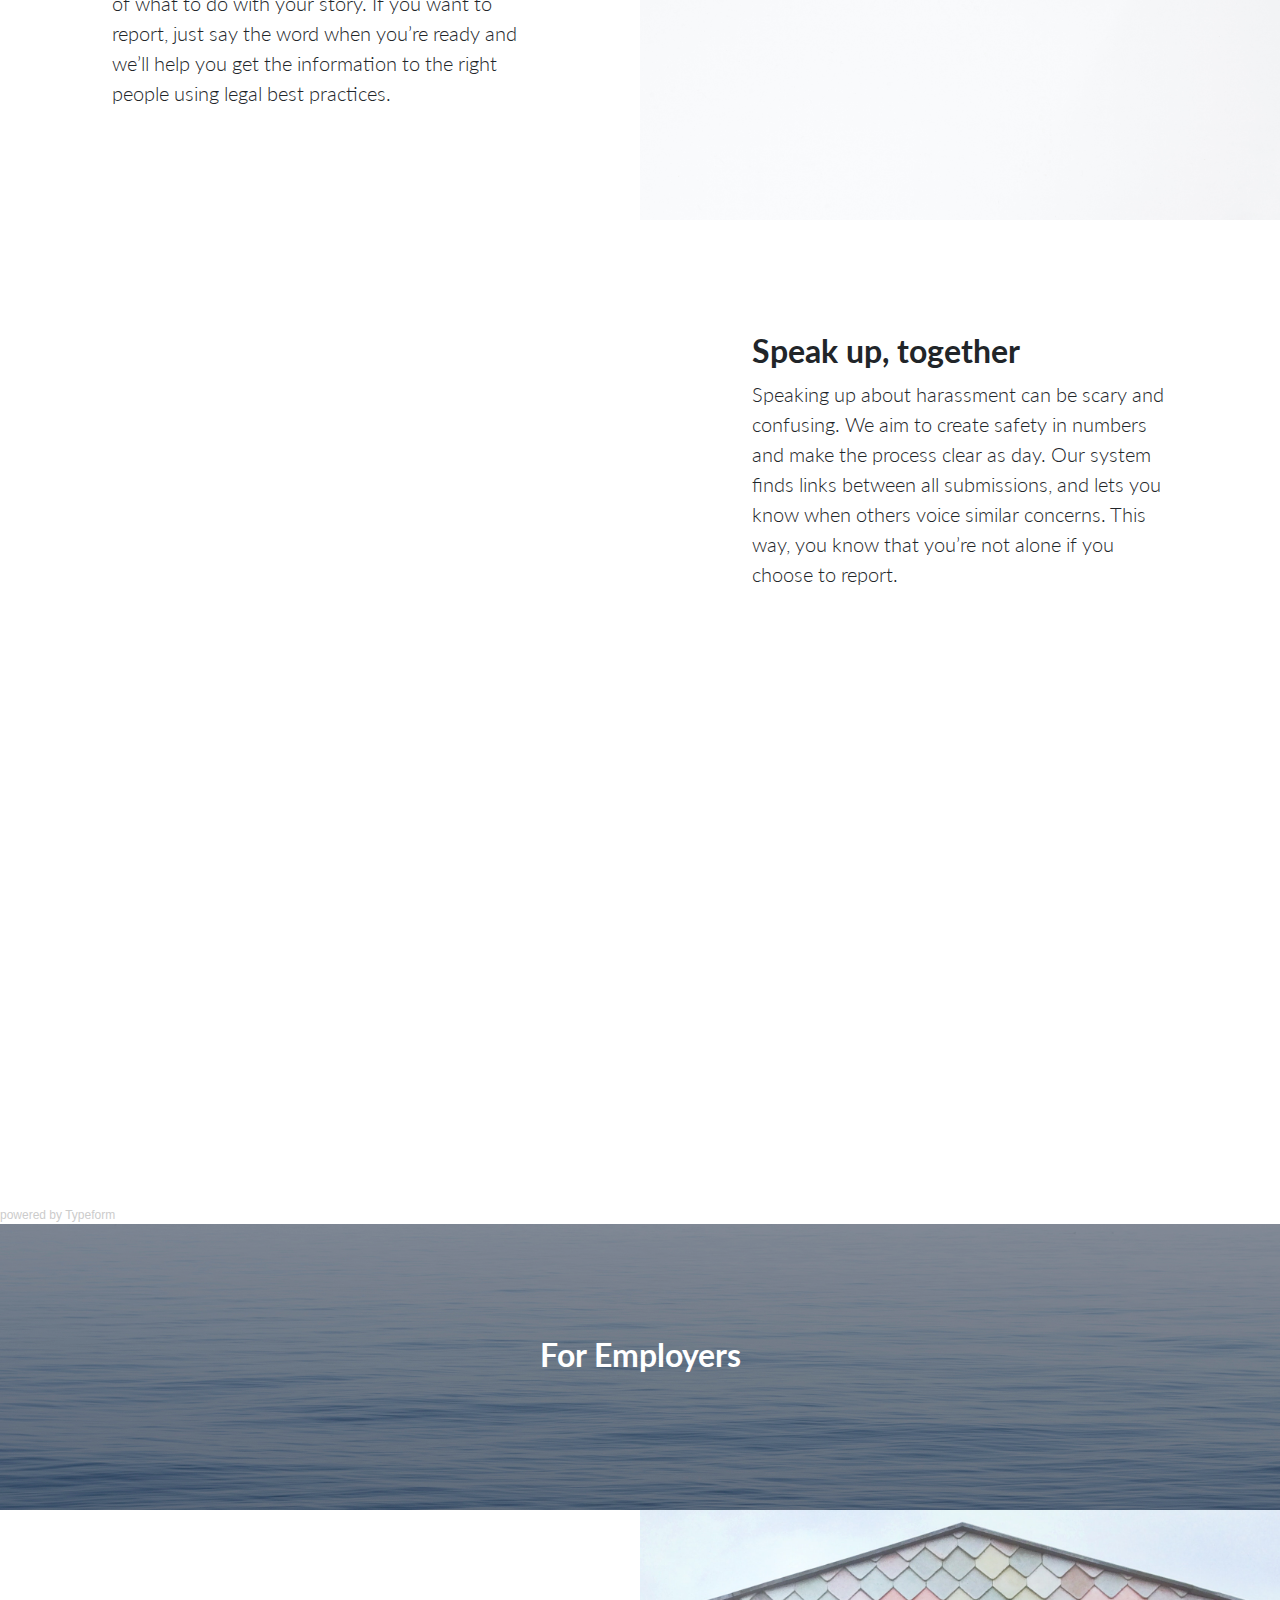
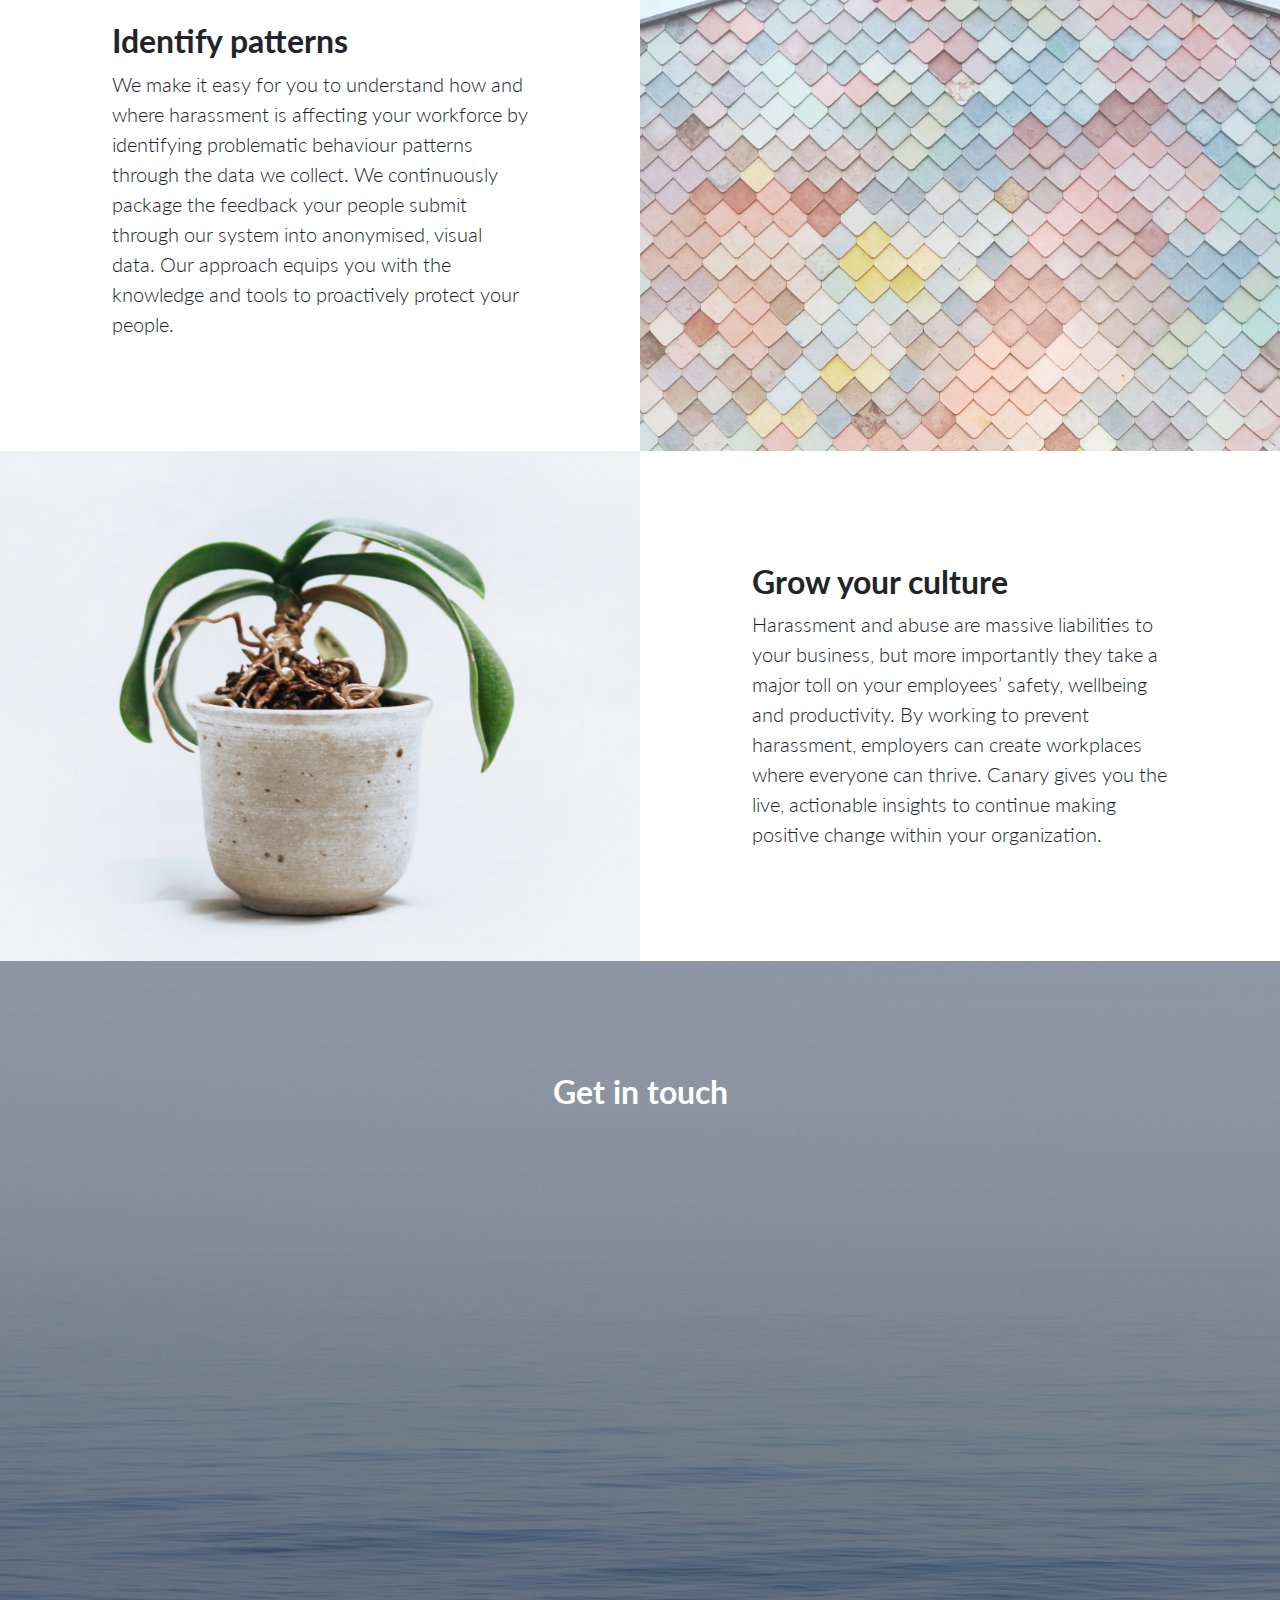
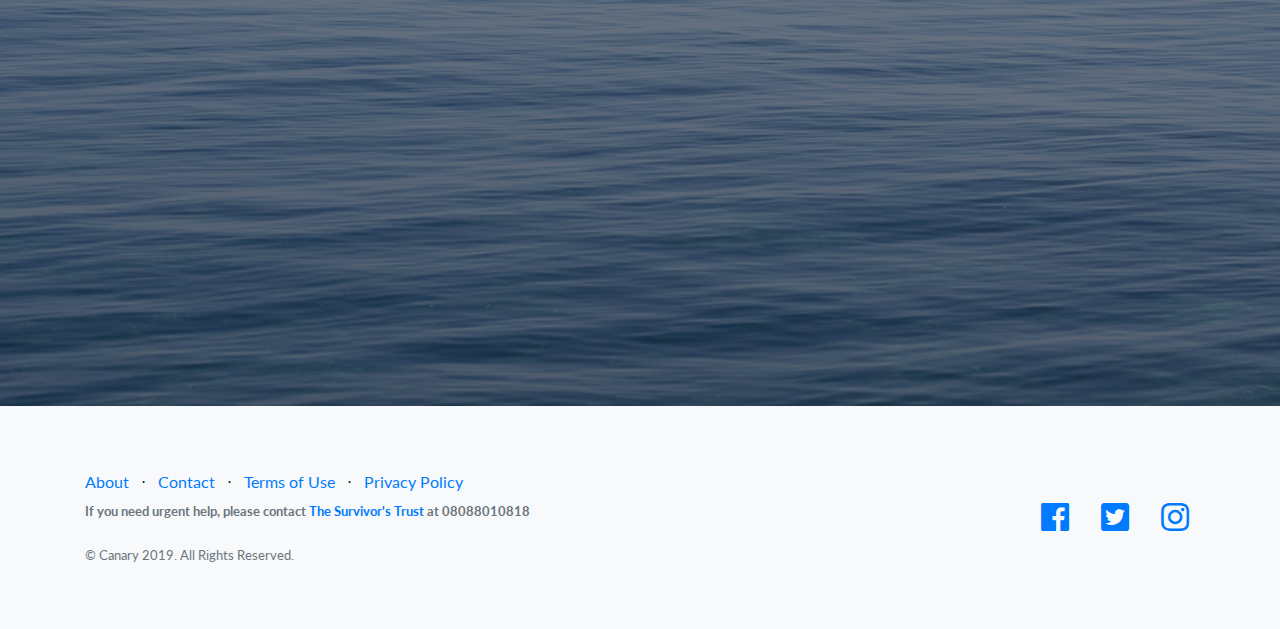
==== commit 2cd0a424: "typeform" ====
--- a/index.html
+++ b/index.html
@@ -147,6 +147,8 @@
         </div>
       </div>
 
+      <div class="typeform-widget" data-url="https://sarahamilton.typeform.com/to/h18sld" data-transparency="50" data-hide-headers=true data-hide-footer=true style="width: 100%; height: 500px;"></div> <script> (function() { var qs,js,q,s,d=document, gi=d.getElementById, ce=d.createElement, gt=d.getElementsByTagName, id="typef_orm", b="https://embed.typeform.com/"; if(!gi.call(d,id)) { js=ce.call(d,"script"); js.id=id; js.src=b+"embed.js"; q=gt.call(d,"script")[0]; q.parentNode.insertBefore(js,q) } })() </script> <div style="font-family: Sans-Serif;font-size: 12px;color: #999;opacity: 0.5; padding-top: 5px;"> powered by <a href="https://admin.typeform.com/signup?utm_campaign=h18sld&utm_source=typeform.com-13385430-Basic&utm_medium=typeform&utm_content=typeform-embedded-poweredbytypeform&utm_term=EN" style="color: #999" target="_blank">Typeform</a> </div>
+
       <div id='employers'>
         <!-- Employers headiing -->
         <section class="call-to-action text-white text-center">
